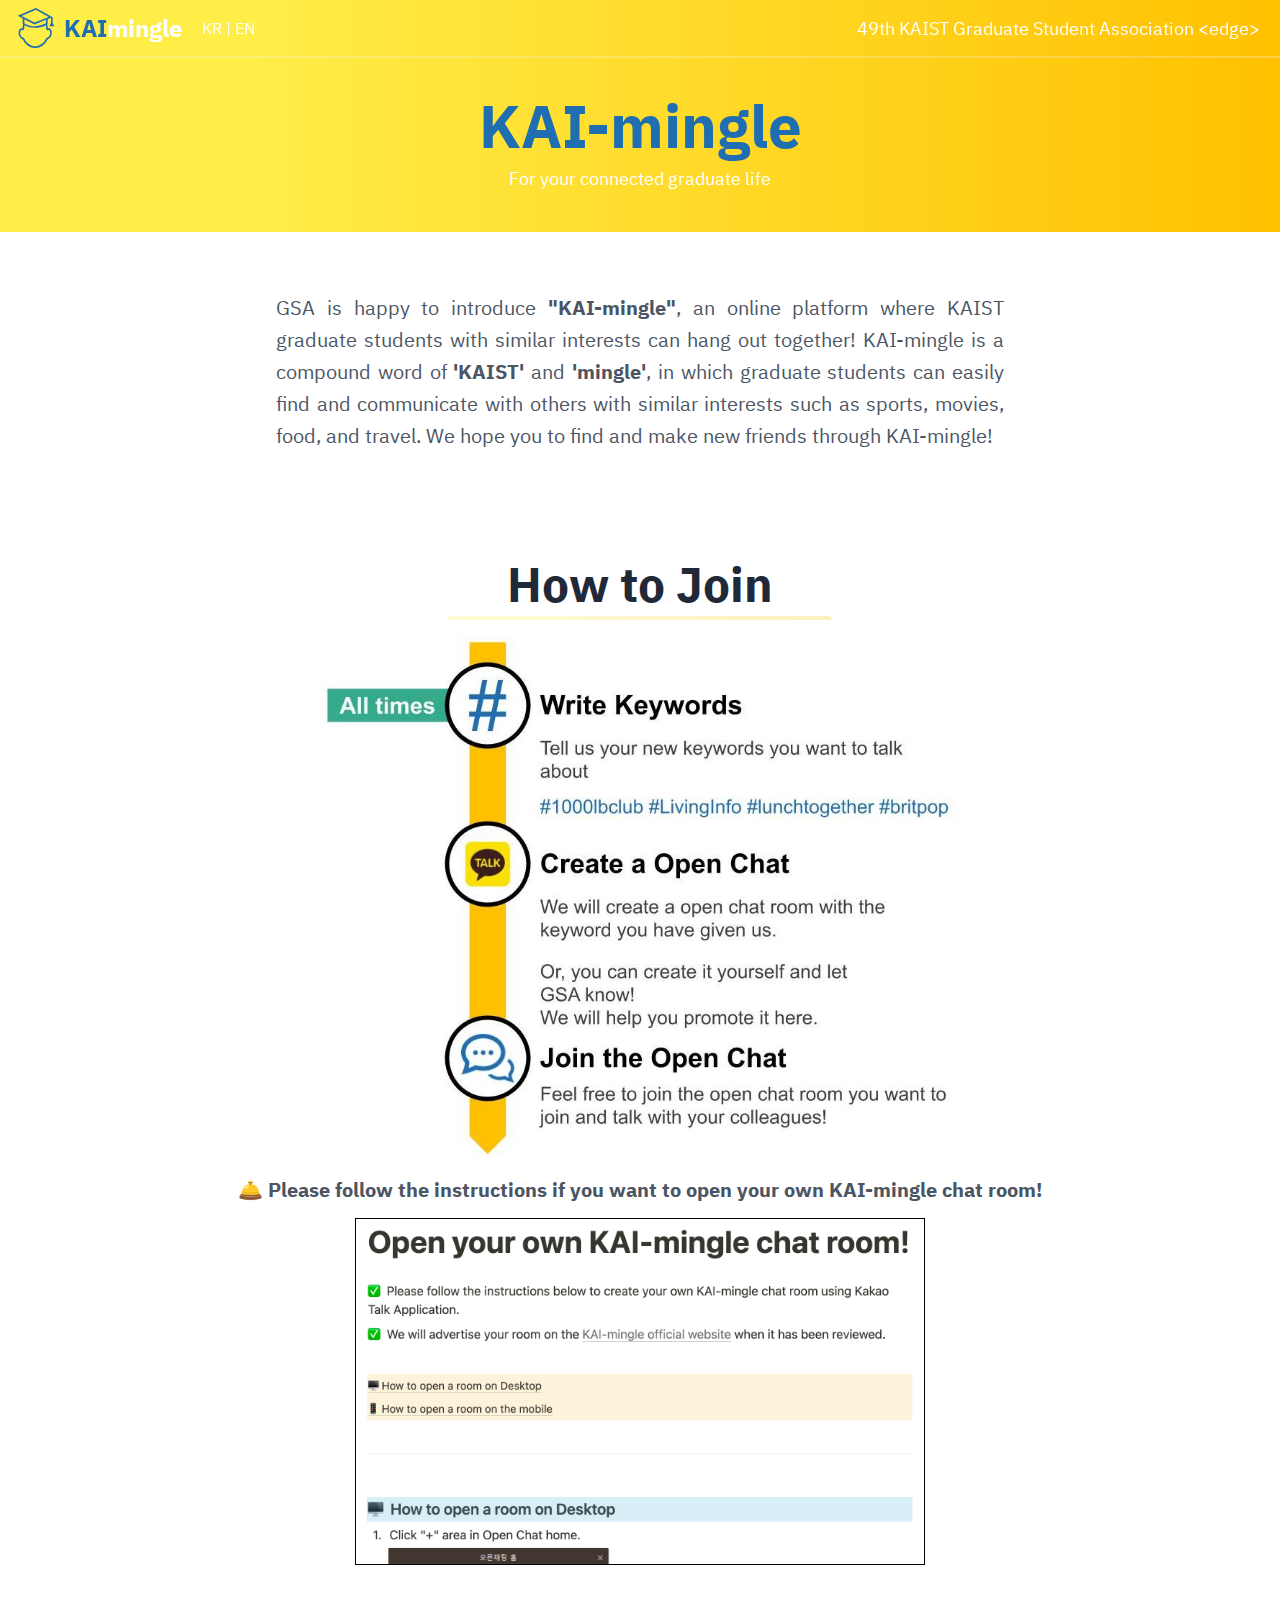
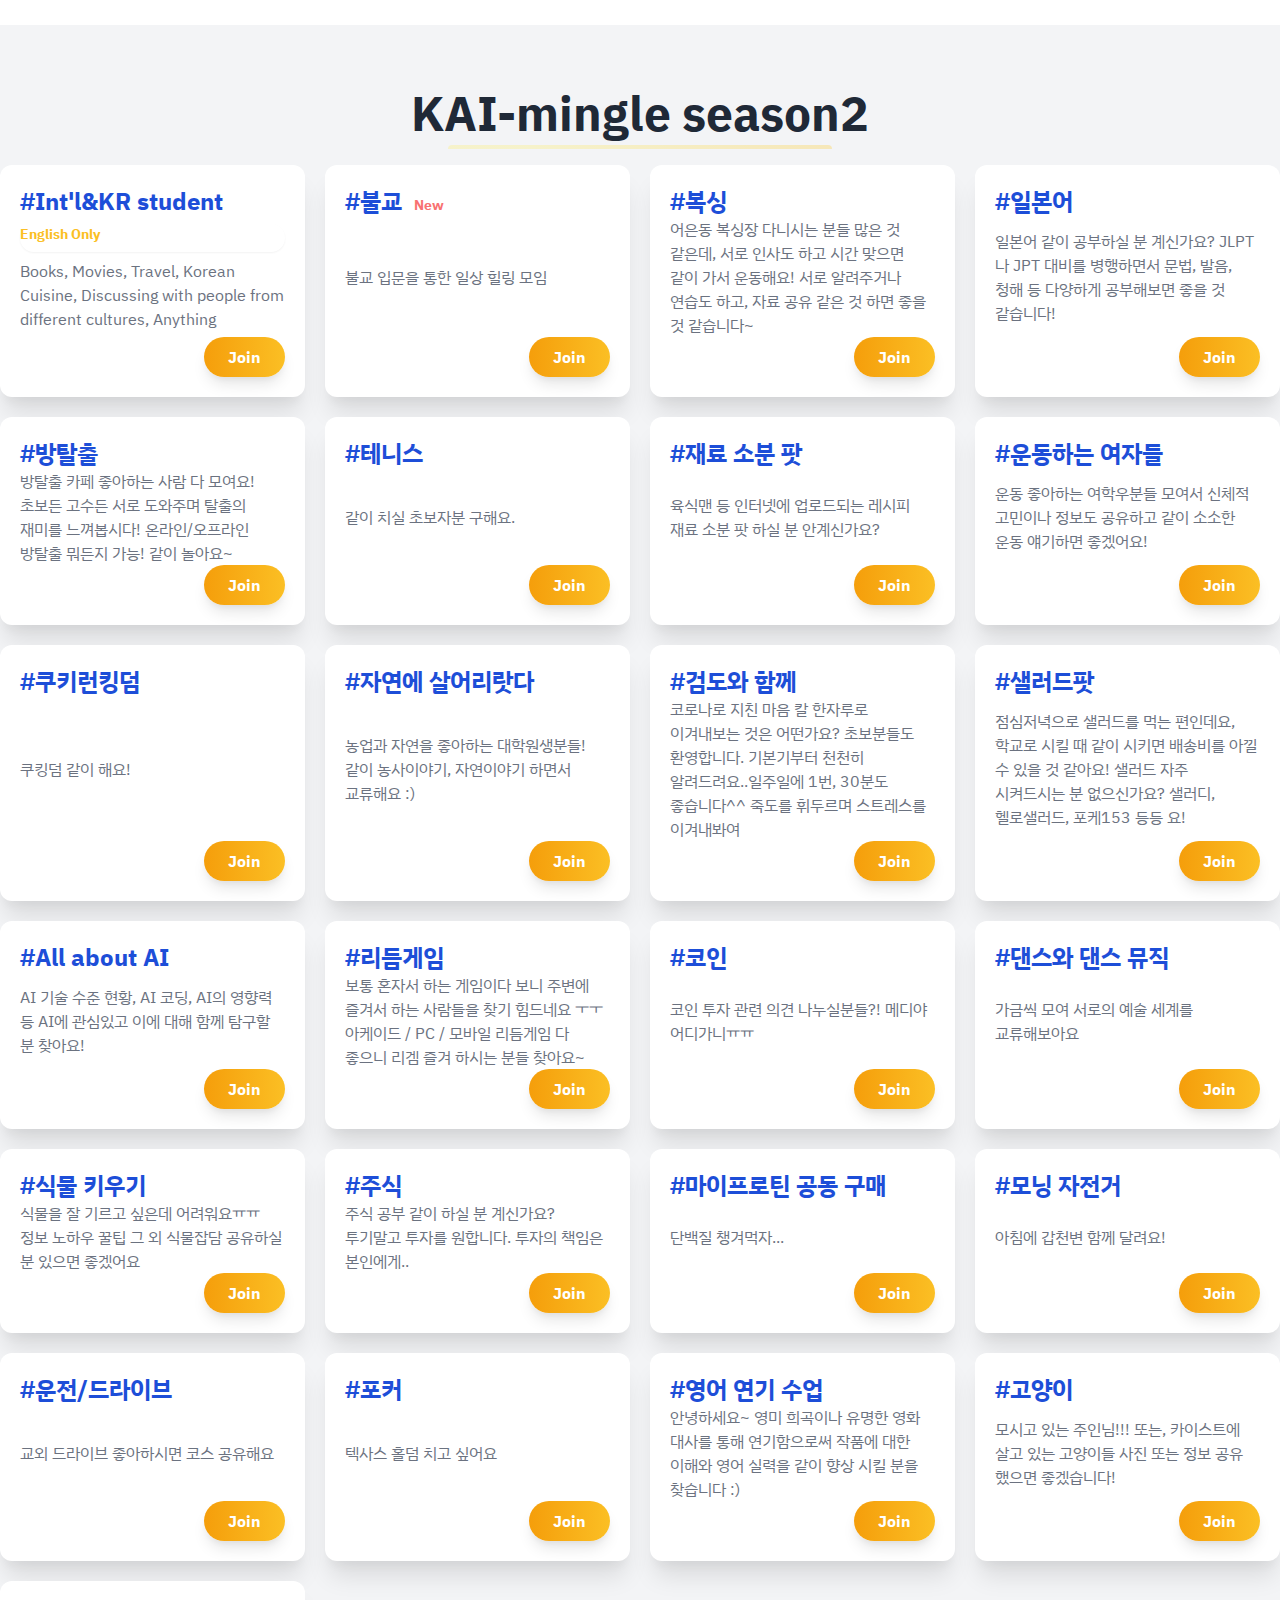
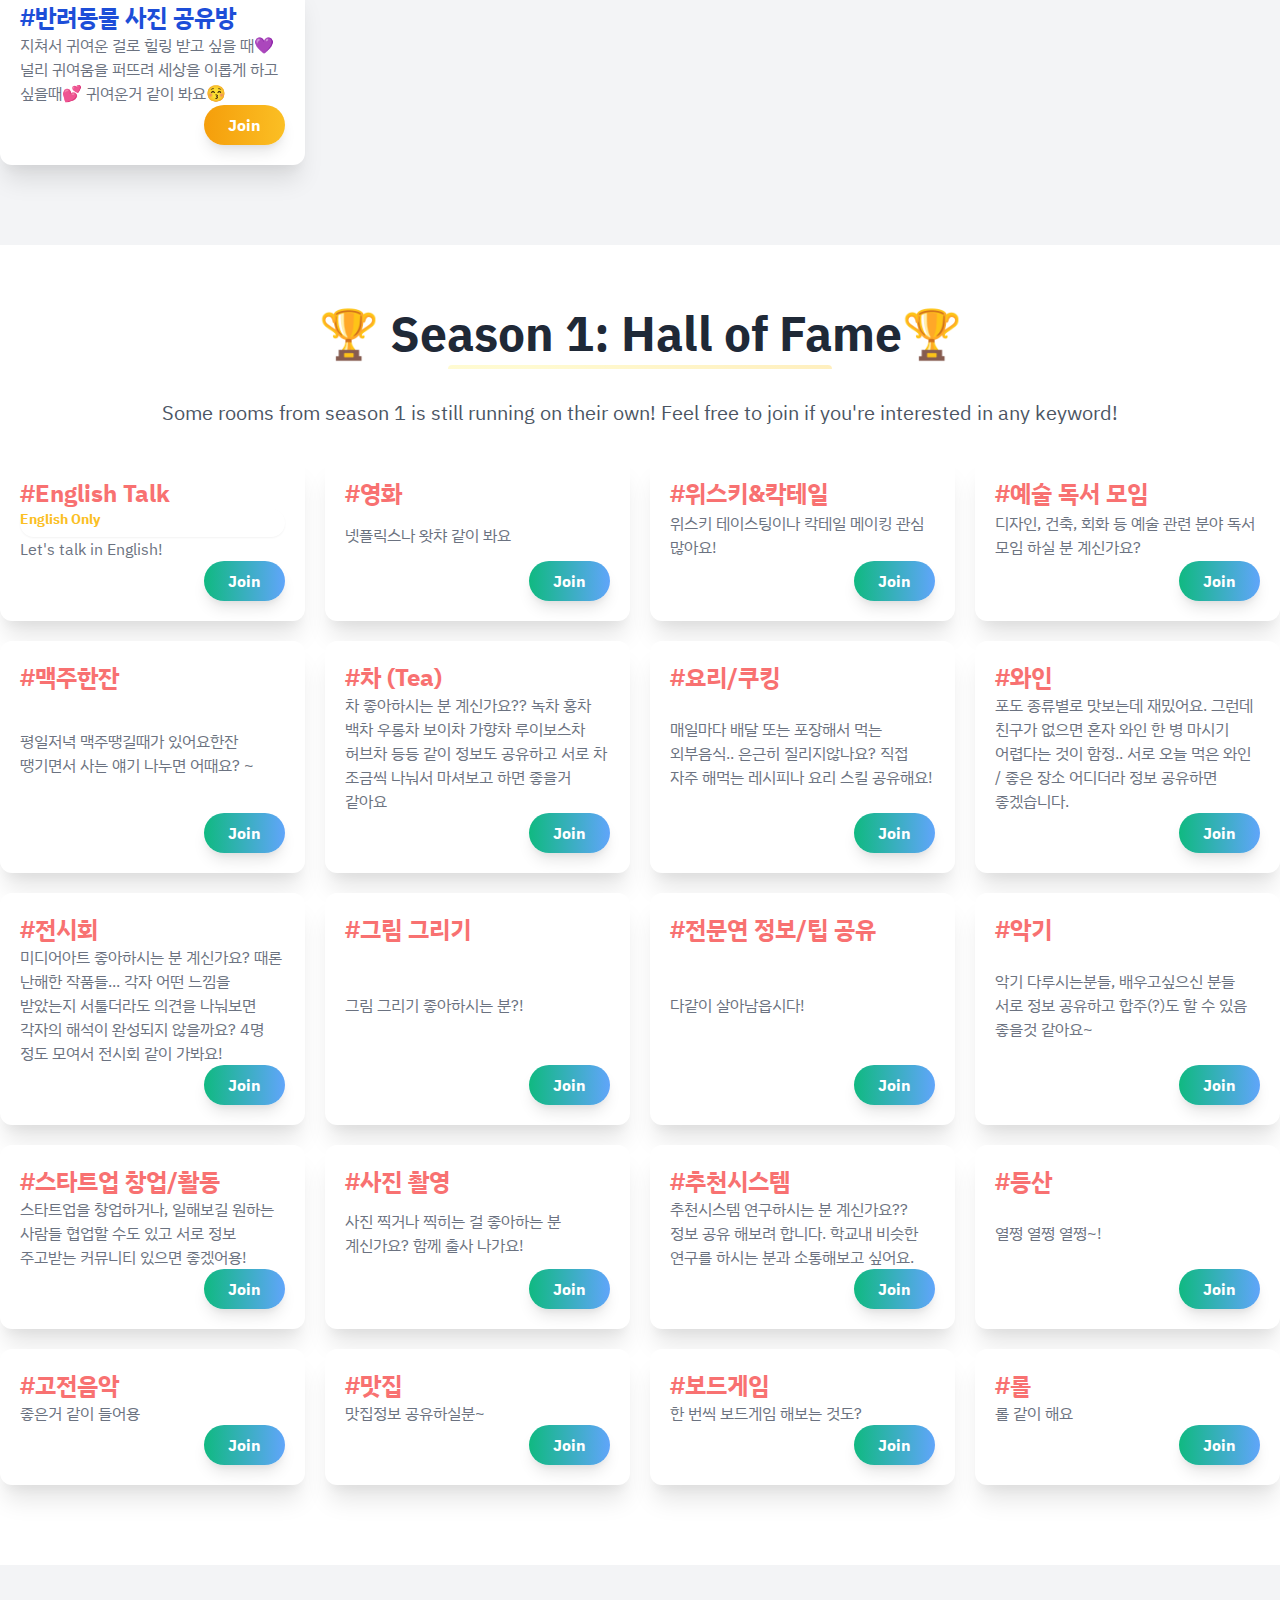
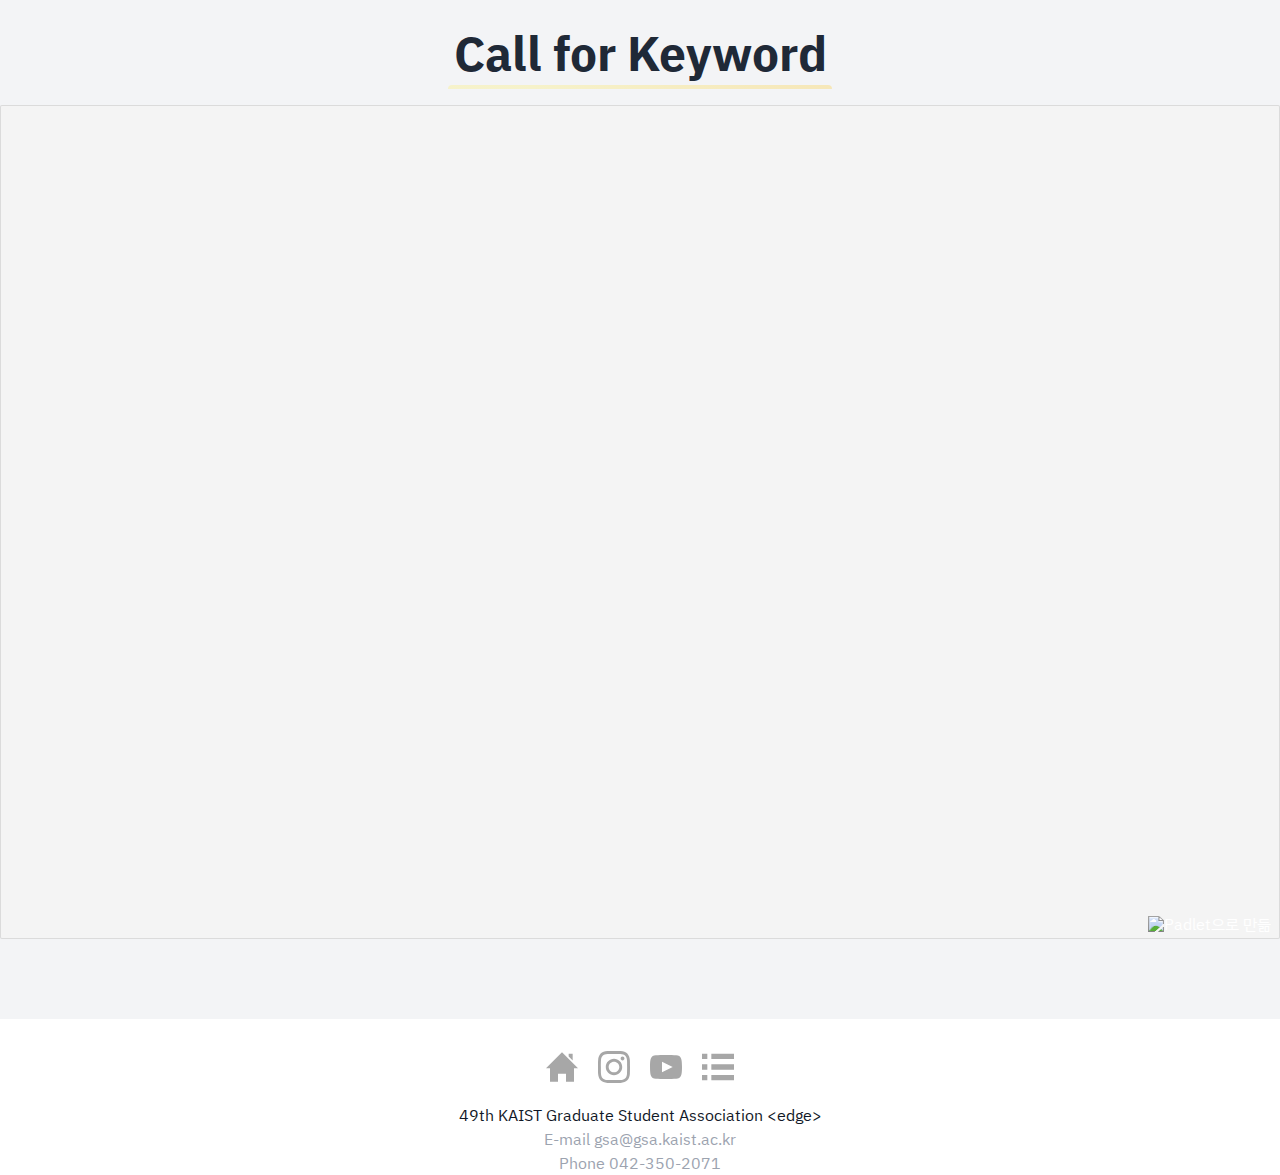
==== web/en/index.html @ 22d8f1b8 "initial commit" ====
<!DOCTYPE html>
<html lang="ko">

<head>
    <meta charset="UTF-8" />
    <meta name="viewport" content="width=device-width, initial-scale=1.0" />
    <meta http-equiv="X-UA-Compatible" content="ie=edge" />
    <title>
        KAI-mingle
    </title>
    <meta name="description" content="" />
    <meta name="keywords" content="" />
    <meta name="author" content="" />

    <meta property="og:url" content="https://gsa.kaist.ac.kr/kai-mingle/en" />
    <meta property="og:title" content="카이밍글" />
    <meta property="og:description" content="여러분의 연결된 대학원 생활을 위하여" />
    <meta property="og:image" content="./static/images/thumb.jpg" />

    <link rel="stylesheet" href="../static/tailwind.min.css" />
    <link href="../static/ibm-plex-sans-kr.min.css" rel="stylesheet" />
    <!-- Define your gradient here - use online tools to find a gradient matching your branding-->
    <style>
        .gradient {
            background: linear-gradient(90deg, #ffed48 20%, #ffc100 100%);
        }
    </style>
</head>

<body class="leading-normal tracking-normal text-white gradient"
    style="font-family: 'IBM Plex Sans KR', 'Helvetica Neue', Arial, sans-serif; word-break: keep-all;">
    <!--Nav-->
    <nav id="header" class="fixed w-full z-30 top-0 text-white">
        <div class="w-full flex flex-wrap items-center justify-between mt-0 py-2">
            <div class="flex flex-row text-center pl-4 items-center">
                <div class="flex items-center">
                    <embed src="../static/images/graduate-icon.svg" type="image/svg+xml" class="mr-2" />
                    <a class="toggleColour text-white no-underline hover:no-underline font-bold text-2xl lg:text-2xl"
                        href="#">
                        <span style="color: #1e6eb1;">KAI</span>mingle
                    </a>
                </div>
                <div class="hidden sm:block toggleColour text-white pl-5">
                    <a href="../">KR</a> | <a href="../en/">EN</a>
                </div>
            </div>
    
            <div class="hidden sm:block pr-5">
                <span class="toggleColour text-white text-lg">
                    49th KAIST Graduate Student Association &lt;edge&gt;
                </span>
            </div>
            <div class="block sm:hidden toggleColour text-white pr-5"><a href="../">KR</a> | <a href="../en/">EN</a></div>
        </div>
        <hr class="border-b border-gray-100 opacity-25 my-0 py-0" />
    </nav>
    <!--Hero-->
    <div class="pt-24">
        <div class="container px-3 mx-auto flex flex-wrap flex-col md:flex-row items-center">
            <!--Left Col-->
            <div class="flex flex-col w-full justify-center items-start text-center">
                <h1 style="color:#1e6eb1;" class="w-full text-3xl sm:text-6xl font-bold leading-tight">KAI-mingle</h1>
                <p class="my-2 text-lg tracking-loose w-full">For your connected graduate life</p>
                <p class="leading-normal text-2xl mb-8"></p>
            </div>
        </div>
    </div>

    <section class="bg-white py-8 sm:py-10">
        <div class="max-w-3xl container mx-auto w-full sm:w-3/4 p-5 justify-center">
            <p class="text-gray-600 text-l sm:text-xl leading-7 sm:leading-8 text-justify">
                GSA is happy to introduce <b>"KAI-mingle"</b>, an online platform where KAIST graduate students with similar interests can hang
                out together! KAI-mingle is a compound word of <b>'KAIST'</b> and <b>'mingle'</b>, in which graduate students can easily find and
                communicate with others with similar interests such as sports, movies, food, and travel. We hope you to find and make
                new friends through KAI-mingle!
            </p>
        </div>
    </section>

    <section class="bg-white py-8 sm:py-10">
        <h1 class="w-full my-2 text-3xl md:text-5xl font-bold leading-tight text-center text-gray-800">
            How to Join
        </h1>
        <div class="w-full mb-4">
            <div class="h-1 mx-auto gradient w-60 md:w-96 opacity-25 my-0 py-0 rounded-t"></div>
        </div>
        <img class="max-w-screen-sm	w-full sm:w-2/3 px-3 sm:px-0 mx-auto" src="../static/images/pipeline-en.jpg">
        <div class="max-w-4xl container mx-auto w-full sm:w-3/4 p-5 justify-center">
            <p class="text-gray-600 font-bold text-sm sm:text-xl leading-7 sm:leading-8 text-center">
                🛎️ Please follow the instructions if you want to open your own KAI-mingle chat room!
            </p>
            <a href="https://kaist-gsa.notion.site/Open-your-own-Kai-mingle-chat-room-e67f838c090e482ca1e36818be905b41">
                <img class="max-w-screen-sm	w-full sm:w-2/3 mx-auto border border-black mt-3 filter drop-shadow-lg"
                    src="../static/images/direct-apply-en.png">
            </a>
            </p>
        </div>
    </section>

    <section class="bg-gray-100 py-8 sm:py-10">
        <div class="container mx-auto flex flex-wrap pt-4 pb-10">
            <h1 class="w-full my-2 text-3xl md:text-5xl font-bold leading-tight text-center text-gray-800">
                KAI-mingle season2
            </h1>
            <div class="w-full mb-4">
                <div class="h-1 mx-auto gradient w-60 md:w-96 opacity-25 my-0 py-0 rounded-t"></div>
            </div>

            <div class="grid grid-cols-1 md:grid-cols-4 w-full mb-4 gap-5 m-5 md:m-0">

                <div class="bg-white rounded-xl p-5 w-full mx-auto shadow-xl text-left flex flex-col justify-between">
                    <h1><span class="text-2xl font-bold text-blue-700 pr-4">#Int'l&KR student</span></h1>
                    <span class=" text-yellow-400 font-bold pb-2 rounded-full shadow-sm text-sm">English Only</span>
                    <blockquote>
                        <p class="text-md text-gray-500">
                            Books, Movies, Travel, Korean Cuisine, Discussing with people from different cultures,
                            Anything
                        </p>
                    </blockquote>
                    <!-- <div class="flex flex-row justify-between items-center"> -->
                        <button formtarget="_blank" onclick='window.open("https://open.kakao.com/o/g4bCooqd");'
                        class="self-end hover:underline bg-gradient-to-r from-yellow-500 to-yellow-400  text-white font-bold text-base rounded-full py-2 px-6 shadow-lg focus:outline-none focus:shadow-outline transform transition hover:scale-105 duration-300 ease-in-out">Join</button>
                    <!-- </div> -->
                </div>

                <div class="bg-white rounded-xl p-5 w-full mx-auto shadow-xl text-left flex flex-col justify-between">
                    <h1><span class="text-2xl font-bold text-blue-700 pr-2">#불교</span>
                    <span class=" text-red-400 font-bold text-sm">New</span>
                    </h1>
                    <blockquote>
                        <p class="text-md text-gray-500">
                            불교 입문을 통한 일상 힐링 모임
                        </p>
                    </blockquote>
                    <button formtarget="_blank" onclick='window.open("https://open.kakao.com/o/g9k6kzwd");'
                        class="self-end hover:underline bg-gradient-to-r from-yellow-500 to-yellow-400  text-white font-bold text-base rounded-full py-2 px-6 shadow-lg focus:outline-none focus:shadow-outline transform transition hover:scale-105 duration-300 ease-in-out">Join</button>
                </div>

                <div class="bg-white rounded-xl p-5 w-full mx-auto shadow-xl text-left flex flex-col justify-between">
                    <h1><span class="text-2xl font-bold text-blue-700 pr-4">#복싱</span></h1>
                    <blockquote>
                        <p class="text-md text-gray-500">
                            어은동 복싱장 다니시는 분들 많은 것 같은데, 서로 인사도 하고 시간 맞으면 같이 가서 운동해요! 서로 알려주거나 연습도 하고, 자료 공유 같은 것 하면 좋을 것
                            같습니다~
                        </p>
                    </blockquote>
                    <button formtarget="_blank" onclick='window.open("https://open.kakao.com/o/ghcCgHpd");'
                        class="self-end hover:underline bg-gradient-to-r from-yellow-500 to-yellow-400  text-white font-bold text-base rounded-full py-2 px-6 shadow-lg focus:outline-none focus:shadow-outline transform transition hover:scale-105 duration-300 ease-in-out">Join</button>
                </div>

                <div class="bg-white rounded-xl p-5 w-full mx-auto shadow-xl text-left flex flex-col justify-between">
                    <h1><span class="text-2xl font-bold text-blue-700 pr-4">#일본어</span></h1>
                    <blockquote>
                        <p class="text-md text-gray-500">
                            일본어 같이 공부하실 분 계신가요? JLPT 나 JPT 대비를 병행하면서 문법, 발음, 청해 등 다양하게 공부해보면 좋을 것 같습니다!
                        </p>
                    </blockquote>
                    <button formtarget="_blank" onclick='window.open("https://open.kakao.com/o/gU9hhHpd");'
                        class="self-end hover:underline bg-gradient-to-r from-yellow-500 to-yellow-400  text-white font-bold text-base rounded-full py-2 px-6 shadow-lg focus:outline-none focus:shadow-outline transform transition hover:scale-105 duration-300 ease-in-out">Join</button>
                </div>

                <div class="bg-white rounded-xl p-5 w-full mx-auto shadow-xl text-left flex flex-col justify-between">
                    <h1><span class="text-2xl font-bold text-blue-700 pr-4">#방탈출</span></h1>
                    <blockquote>
                        <p class="text-md text-gray-500">
                            방탈출 카페 좋아하는 사람 다 모여요! 초보든 고수든 서로 도와주며 탈출의 재미를 느껴봅시다! 온라인/오프라인 방탈출 뭐든지 가능! 같이 놀아요~
                        </p>
                    </blockquote>
                    <button formtarget="_blank" onclick='window.open("https://open.kakao.com/o/gmv2hHpd");'
                        class="self-end hover:underline bg-gradient-to-r from-yellow-500 to-yellow-400  text-white font-bold text-base rounded-full py-2 px-6 shadow-lg focus:outline-none focus:shadow-outline transform transition hover:scale-105 duration-300 ease-in-out">Join</button>
                </div>

                <div class="bg-white rounded-xl p-5 w-full mx-auto shadow-xl text-left flex flex-col justify-between">
                    <h1><span class="text-2xl font-bold text-blue-700 pr-4">#테니스</span></h1>
                    <blockquote>
                        <p class="text-md text-gray-500">
                            같이 치실 초보자분 구해요.
                        </p>
                    </blockquote>
                    <button formtarget="_blank" onclick='window.open("https://open.kakao.com/o/gWGZiHpd");'
                        class="self-end hover:underline bg-gradient-to-r from-yellow-500 to-yellow-400  text-white font-bold text-base rounded-full py-2 px-6 shadow-lg focus:outline-none focus:shadow-outline transform transition hover:scale-105 duration-300 ease-in-out">Join</button>
                </div>

                <div class="bg-white rounded-xl p-5 w-full mx-auto shadow-xl text-left flex flex-col justify-between">
                    <h1><span class="text-2xl font-bold text-blue-700 pr-4">#재료 소분 팟</span></h1>
                    <blockquote>
                        <p class="text-md text-gray-500">
                            육식맨 등 인터넷에 업로드되는 레시피 재료 소분 팟 하실 분 안계신가요?
                        </p>
                    </blockquote>
                    <button formtarget="_blank" onclick='window.open("https://open.kakao.com/o/gRdXjHpd");'
                        class="self-end hover:underline bg-gradient-to-r from-yellow-500 to-yellow-400  text-white font-bold text-base rounded-full py-2 px-6 shadow-lg focus:outline-none focus:shadow-outline transform transition hover:scale-105 duration-300 ease-in-out">Join</button>
                </div>

                <div class="bg-white rounded-xl p-5 w-full mx-auto shadow-xl text-left flex flex-col justify-between">
                    <h1><span class="text-2xl font-bold text-blue-700 pr-4">#운동하는 여자들</span></h1>
                    <blockquote>
                        <p class="text-md text-gray-500">
                            운동 좋아하는 여학우분들 모여서 신체적 고민이나 정보도 공유하고 같이 소소한 운동 얘기하면 좋겠어요!
                        </p>
                    </blockquote>
                    <button formtarget="_blank" onclick='window.open("https://open.kakao.com/o/gUU0kHpd");'
                        class="self-end hover:underline bg-gradient-to-r from-yellow-500 to-yellow-400  text-white font-bold text-base rounded-full py-2 px-6 shadow-lg focus:outline-none focus:shadow-outline transform transition hover:scale-105 duration-300 ease-in-out">Join</button>
                </div>

                <div class="bg-white rounded-xl p-5 w-full mx-auto shadow-xl text-left flex flex-col justify-between">
                    <h1><span class="text-2xl font-bold text-blue-700 pr-4">#쿠키런킹덤</span></h1>
                    <blockquote>
                        <p class="text-md text-gray-500">
                            쿠킹덤 같이 해요!
                        </p>
                    </blockquote>
                    <button formtarget="_blank" onclick='window.open("https://open.kakao.com/o/gyWZDMpd");'
                        class="self-end hover:underline bg-gradient-to-r from-yellow-500 to-yellow-400  text-white font-bold text-base rounded-full py-2 px-6 shadow-lg focus:outline-none focus:shadow-outline transform transition hover:scale-105 duration-300 ease-in-out">Join</button>
                </div>

                <div class="bg-white rounded-xl p-5 w-full mx-auto shadow-xl text-left flex flex-col justify-between">
                    <h1><span class="text-2xl font-bold text-blue-700 pr-4">#자연에 살어리랏다</span></h1>
                    <blockquote>
                        <p class="text-md text-gray-500">
                            농업과 자연을 좋아하는 대학원생분들! 같이 농사이야기, 자연이야기 하면서 교류해요 :)
                        </p>
                    </blockquote>
                    <button formtarget="_blank" onclick='window.open("https://open.kakao.com/o/gXzaEMpd");'
                        class="self-end hover:underline bg-gradient-to-r from-yellow-500 to-yellow-400  text-white font-bold text-base rounded-full py-2 px-6 shadow-lg focus:outline-none focus:shadow-outline transform transition hover:scale-105 duration-300 ease-in-out">Join</button>
                </div>

                <div class="bg-white rounded-xl p-5 w-full mx-auto shadow-xl text-left flex flex-col justify-between">
                    <h1><span class="text-2xl font-bold text-blue-700 pr-4">#검도와 함께</span></h1>
                    <blockquote>
                        <p class="text-md text-gray-500">
                            코로나로 지친 마음 칼 한자루로 이겨내보는 것은 어떤가요? 초보분들도 환영합니다. 기본기부터 천천히 알려드려요..일주일에 1번, 30분도 좋습니다^^ 죽도를 휘두르며
                            스트레스를 이겨내봐여
                        </p>
                    </blockquote>
                    <button formtarget="_blank" onclick='window.open("https://open.kakao.com/o/gs5VMLsd");'
                        class="self-end hover:underline bg-gradient-to-r from-yellow-500 to-yellow-400  text-white font-bold text-base rounded-full py-2 px-6 shadow-lg focus:outline-none focus:shadow-outline transform transition hover:scale-105 duration-300 ease-in-out">Join</button>
                </div>

                <div class="bg-white rounded-xl p-5 w-full mx-auto shadow-xl text-left flex flex-col justify-between">
                    <h1><span class="text-2xl font-bold text-blue-700 pr-4">#샐러드팟</span></h1>
                    <blockquote>
                        <p class="text-md text-gray-500">
                            점심저녁으로 샐러드를 먹는 편인데요, 학교로 시킬 때 같이 시키면 배송비를 아낄 수 있을 것 같아요! 샐러드 자주 시켜드시는 분 없으신가요? 샐러디, 헬로샐러드,
                            포케153 등등 요! 
                        </p>
                    </blockquote>
                    <button formtarget="_blank" onclick='window.open("https://open.kakao.com/o/gLPBEMpd");'
                        class="self-end hover:underline bg-gradient-to-r from-yellow-500 to-yellow-400  text-white font-bold text-base rounded-full py-2 px-6 shadow-lg focus:outline-none focus:shadow-outline transform transition hover:scale-105 duration-300 ease-in-out">Join</button>
                </div>

                <div class="bg-white rounded-xl p-5 w-full mx-auto shadow-xl text-left flex flex-col justify-between">
                    <h1><span class="text-2xl font-bold text-blue-700 pr-4">#All about AI</span></h1>
                    <blockquote>
                        <p class="text-md text-gray-500">
                            AI 기술 수준 현황, AI 코딩, AI의 영향력 등 AI에 관심있고 이에 대해 함께 탐구할 분 찾아요!
                        </p>
                    </blockquote>
                    <button formtarget="_blank" onclick='window.open("https://open.kakao.com/o/gFnlFMpd");'
                        class="self-end hover:underline bg-gradient-to-r from-yellow-500 to-yellow-400  text-white font-bold text-base rounded-full py-2 px-6 shadow-lg focus:outline-none focus:shadow-outline transform transition hover:scale-105 duration-300 ease-in-out">Join</button>
                </div>

                <div class="bg-white rounded-xl p-5 w-full mx-auto shadow-xl text-left flex flex-col justify-between">
                    <h1><span class="text-2xl font-bold text-blue-700 pr-4">#리듬게임</span></h1>
                    <blockquote>
                        <p class="text-md text-gray-500">
                            보통 혼자서 하는 게임이다 보니 주변에 즐겨서 하는 사람들을 찾기 힘드네요 ㅜㅜ 아케이드 / PC / 모바일 리듬게임 다 좋으니 리겜 즐겨 하시는 분들 찾아요~
                        </p>
                    </blockquote>
                    <button formtarget="_blank" onclick='window.open("https://open.kakao.com/o/gthQFMpd");'
                        class="self-end hover:underline bg-gradient-to-r from-yellow-500 to-yellow-400  text-white font-bold text-base rounded-full py-2 px-6 shadow-lg focus:outline-none focus:shadow-outline transform transition hover:scale-105 duration-300 ease-in-out">Join</button>
                </div>

                <div class="bg-white rounded-xl p-5 w-full mx-auto shadow-xl text-left flex flex-col justify-between">
                    <h1><span class="text-2xl font-bold text-blue-700 pr-4">#코인</span></h1>
                    <blockquote>
                        <p class="text-md text-gray-500">
                            코인 투자 관련 의견 나누실분들?! 메디야 어디가니ㅠㅠ
                        </p>
                    </blockquote>
                    <button formtarget="_blank" onclick='window.open("https://open.kakao.com/o/gFahNUpd");'
                        class="self-end hover:underline bg-gradient-to-r from-yellow-500 to-yellow-400  text-white font-bold text-base rounded-full py-2 px-6 shadow-lg focus:outline-none focus:shadow-outline transform transition hover:scale-105 duration-300 ease-in-out">Join</button>
                </div>

                <div class="bg-white rounded-xl p-5 w-full mx-auto shadow-xl text-left flex flex-col justify-between">
                    <h1><span class="text-2xl font-bold text-blue-700 pr-4">#댄스와 댄스 뮤직</span></h1>
                    <blockquote>
                        <p class="text-md text-gray-500">
                            가금씩 모여 서로의 예술 세계를 교류해보아요
                        </p>
                    </blockquote>
                    <button formtarget="_blank" onclick='window.open("https://open.kakao.com/o/g2ryNUpd");'
                        class="self-end hover:underline bg-gradient-to-r from-yellow-500 to-yellow-400  text-white font-bold text-base rounded-full py-2 px-6 shadow-lg focus:outline-none focus:shadow-outline transform transition hover:scale-105 duration-300 ease-in-out">Join</button>
                </div>

                <div class="bg-white rounded-xl p-5 w-full mx-auto shadow-xl text-left flex flex-col justify-between">
                    <h1><span class="text-2xl font-bold text-blue-700 pr-4">#식물 키우기</span></h1>
                    <blockquote>
                        <p class="text-md text-gray-500">
                            식물을 잘 기르고 싶은데 어려워요ㅠㅠ 정보 노하우 꿀팁 그 외 식물잡담 공유하실 분 있으면 좋겠어요
                        </p>
                    </blockquote>
                    <button formtarget="_blank" onclick='window.open("https://open.kakao.com/o/g70GNUpd");'
                        class="self-end hover:underline bg-gradient-to-r from-yellow-500 to-yellow-400  text-white font-bold text-base rounded-full py-2 px-6 shadow-lg focus:outline-none focus:shadow-outline transform transition hover:scale-105 duration-300 ease-in-out">Join</button>
                </div>

                <div class="bg-white rounded-xl p-5 w-full mx-auto shadow-xl text-left flex flex-col justify-between">
                    <h1><span class="text-2xl font-bold text-blue-700 pr-4">#주식</span></h1>
                    <blockquote>
                        <p class="text-md text-gray-500">
                            주식 공부 같이 하실 분 계신가요? 투기말고 투자를 원합니다. 투자의 책임은 본인에게..
                        </p>
                    </blockquote>
                    <button formtarget="_blank" onclick='window.open("https://open.kakao.com/o/gV4WNUpd");'
                        class="self-end hover:underline bg-gradient-to-r from-yellow-500 to-yellow-400  text-white font-bold text-base rounded-full py-2 px-6 shadow-lg focus:outline-none focus:shadow-outline transform transition hover:scale-105 duration-300 ease-in-out">Join</button>
                </div>

                <div class="bg-white rounded-xl p-5 w-full mx-auto shadow-xl text-left flex flex-col justify-between">
                    <h1><span class="text-2xl font-bold text-blue-700 pr-4">#마이프로틴 공동 구매</span></h1>
                    <blockquote>
                        <p class="text-md text-gray-500">
                            단백질 챙겨먹자...
                        </p>
                    </blockquote>
                    <button formtarget="_blank" onclick='window.open("https://open.kakao.com/o/gvU5NUpd");'
                        class="self-end hover:underline bg-gradient-to-r from-yellow-500 to-yellow-400  text-white font-bold text-base rounded-full py-2 px-6 shadow-lg focus:outline-none focus:shadow-outline transform transition hover:scale-105 duration-300 ease-in-out">Join</button>
                </div>

                <div class="bg-white rounded-xl p-5 w-full mx-auto shadow-xl text-left flex flex-col justify-between">
                    <h1><span class="text-2xl font-bold text-blue-700 pr-4">#모닝 자전거</span></h1>
                    <blockquote>
                        <p class="text-md text-gray-500">
                            아침에 갑천변 함께 달려요!
                        </p>
                    </blockquote>
                    <button formtarget="_blank" onclick='window.open("https://open.kakao.com/o/gM1lOUpd");'
                        class="self-end hover:underline bg-gradient-to-r from-yellow-500 to-yellow-400  text-white font-bold text-base rounded-full py-2 px-6 shadow-lg focus:outline-none focus:shadow-outline transform transition hover:scale-105 duration-300 ease-in-out">Join</button>
                </div>

                <div class="bg-white rounded-xl p-5 w-full mx-auto shadow-xl text-left flex flex-col justify-between">
                    <h1><span class="text-2xl font-bold text-blue-700 pr-4">#운전/드라이브</span></h1>
                    <blockquote>
                        <p class="text-md text-gray-500">
                            교외 드라이브 좋아하시면 코스 공유해요
                        </p>
                    </blockquote>
                    <button formtarget="_blank" onclick='window.open("https://open.kakao.com/o/g8dakoqd");'
                        class="self-end hover:underline bg-gradient-to-r from-yellow-500 to-yellow-400  text-white font-bold text-base rounded-full py-2 px-6 shadow-lg focus:outline-none focus:shadow-outline transform transition hover:scale-105 duration-300 ease-in-out">Join</button>
                </div>

                <div class="bg-white rounded-xl p-5 w-full mx-auto shadow-xl text-left flex flex-col justify-between">
                    <h1><span class="text-2xl font-bold text-blue-700 pr-4">#포커</span></h1>
                    <blockquote>
                        <p class="text-md text-gray-500">
                            텍사스 홀덤 치고 싶어요
                        </p>
                    </blockquote>
                    <button formtarget="_blank" onclick='window.open("https://open.kakao.com/o/gYkzloqd");'
                        class="self-end hover:underline bg-gradient-to-r from-yellow-500 to-yellow-400  text-white font-bold text-base rounded-full py-2 px-6 shadow-lg focus:outline-none focus:shadow-outline transform transition hover:scale-105 duration-300 ease-in-out">Join</button>
                </div>

                <div class="bg-white rounded-xl p-5 w-full mx-auto shadow-xl text-left flex flex-col justify-between">
                    <h1><span class="text-2xl font-bold text-blue-700 pr-4">#영어 연기 수업</span></h1>
                    <blockquote>
                        <p class="text-md text-gray-500">
                            안녕하세요~ 영미 희곡이나 유명한 영화 대사를 통해 연기함으로써 작품에 대한 이해와 영어 실력을 같이 향상 시킬 분을 찾습니다 :)
                        </p>
                    </blockquote>
                    <button formtarget="_blank" onclick='window.open("https://open.kakao.com/o/g1lvmoqd");'
                        class="self-end hover:underline bg-gradient-to-r from-yellow-500 to-yellow-400  text-white font-bold text-base rounded-full py-2 px-6 shadow-lg focus:outline-none focus:shadow-outline transform transition hover:scale-105 duration-300 ease-in-out">Join</button>
                </div>

                <div class="bg-white rounded-xl p-5 w-full mx-auto shadow-xl text-left flex flex-col justify-between">
                    <h1><span class="text-2xl font-bold text-blue-700 pr-4">#고양이</span></h1>
                    <blockquote>
                        <p class="text-md text-gray-500">
                            모시고 있는 주인님!!! 또는, 카이스트에 살고 있는 고양이들 사진 또는 정보 공유 했으면 좋겠습니다!
                        </p>
                    </blockquote>
                    <button formtarget="_blank" onclick='window.open("https://open.kakao.com/o/gj45poqd");'
                        class="self-end hover:underline bg-gradient-to-r from-yellow-500 to-yellow-400  text-white font-bold text-base rounded-full py-2 px-6 shadow-lg focus:outline-none focus:shadow-outline transform transition hover:scale-105 duration-300 ease-in-out">Join</button>
                </div>

                <div class="bg-white rounded-xl p-5 w-full mx-auto shadow-xl text-left flex flex-col justify-between">
                    <h1><span class="text-2xl font-bold text-blue-700 pr-4">#반려동물 사진 공유방</span></h1>
                    <blockquote>
                        <p class="text-md text-gray-500">
                            지쳐서 귀여운 걸로 힐링 받고 싶을 때💜 널리 귀여움을 퍼뜨려 세상을 이롭게 하고 싶을때💕 귀여운거 같이 봐요😚
                        </p>
                    </blockquote>
                    <button formtarget="_blank" onclick='window.open("https://open.kakao.com/o/gLgPqoqd");'
                        class="self-end hover:underline bg-gradient-to-r from-yellow-500 to-yellow-400  text-white font-bold text-base rounded-full py-2 px-6 shadow-lg focus:outline-none focus:shadow-outline transform transition hover:scale-105 duration-300 ease-in-out">Join</button>
                </div>

            </div>
        </div>
    </section>


    <section class="bg-white py-8 sm:py-10">
        <div class="container mx-auto flex flex-wrap pt-4 pb-10">
            <h1 class="w-full my-2 text-2xl md:text-5xl font-bold leading-tight text-center text-gray-800">
                🏆 Season 1: Hall of Fame🏆
            </h1>
            <div class="w-full mb-4">
                <div class="h-1 mx-auto gradient w-60 md:w-96 opacity-25 my-0 py-0 rounded-t"></div>
            </div>
            <div class="w-full mx-7 mt-3 mb-7 justify-center">
                <p class="text-gray-600 text-l sm:text-xl leading-7 sm:leading-8 sm:text-center">
                    Some rooms from season 1 is still running on their own! Feel free to join if you're interested in any keyword!
                </p>
            </div>
            <div class="grid grid-cols-1 md:grid-cols-4 w-full mb-4 gap-5 m-5 md:m-0">
                <div class="bg-white rounded-xl p-5 w-full mx-auto shadow-xl text-left flex flex-col justify-between">
                    <h1><span class="text-2xl font-bold text-red-400 pr-4">#English Talk</span></h1>
                    <span class=" text-yellow-400 font-bold pb-2 rounded-full shadow-sm text-sm">English Only</span>
                    <blockquote>
                        <p class="text-md text-gray-500">
                            Let's talk in English!
                        </p>
                    </blockquote>
                    <button onclick='window.open("https://open.kakao.com/o/gdOPpBdd")' formtarget="_blank"
                        class="self-end hover:underline bg-gradient-to-r from-green-500 to-blue-400 text-white font-bold text-base rounded-full py-2 px-6 shadow-lg focus:outline-none focus:shadow-outline transform transition hover:scale-105 duration-300 ease-in-out">Join</button>
                </div>

                <div class="bg-white rounded-xl p-5 w-full mx-auto shadow-xl text-left flex flex-col justify-between">
                    <h1><span class="text-2xl font-bold text-red-400 pr-4">#영화</span></h1>
                    <blockquote>
                        <p class="text-md text-gray-500">
                            넷플릭스나 왓챠 같이 봐요
                        </p>
                    </blockquote>
                    <button onclick='window.open("https://open.kakao.com/o/g3uWoBdd")' formtarget="_blank"
                        class="self-end hover:underline bg-gradient-to-r from-green-500 to-blue-400 text-white font-bold text-base rounded-full py-2 px-6 shadow-lg focus:outline-none focus:shadow-outline transform transition hover:scale-105 duration-300 ease-in-out">Join</button>
                </div>

                <div class="bg-white rounded-xl p-5 w-full mx-auto shadow-xl text-left flex flex-col justify-between">
                    <h1><span class="text-2xl font-bold text-red-400 pr-4">#위스키&칵테일</span></h1>
                    <blockquote>
                        <p class="text-md text-gray-500">
                            위스키 테이스팅이나 칵테일 메이킹 관심 많아요!
                        </p>
                    </blockquote>
                    <button onclick='window.open("https://open.kakao.com/o/gV08oBdd")' formtarget="_blank"
                        class="self-end hover:underline bg-gradient-to-r from-green-500 to-blue-400 text-white font-bold text-base rounded-full py-2 px-6 shadow-lg focus:outline-none focus:shadow-outline transform transition hover:scale-105 duration-300 ease-in-out">Join</button>
                </div>

                <div class="bg-white rounded-xl p-5 w-full mx-auto shadow-xl text-left flex flex-col justify-between">
                    <h1><span class="text-2xl font-bold text-red-400 pr-4">#예술 독서 모임</span></h1>
                    <blockquote>
                        <p class="text-md text-gray-500">
                            디자인, 건축, 회화 등 예술 관련 분야 독서 모임 하실 분 계신가요?
                        </p>
                    </blockquote>
                    <button onclick='window.open("https://open.kakao.com/o/gETmpBdd")' formtarget="_blank"
                        class="self-end hover:underline bg-gradient-to-r from-green-500 to-blue-400 text-white font-bold text-base rounded-full py-2 px-6 shadow-lg focus:outline-none focus:shadow-outline transform transition hover:scale-105 duration-300 ease-in-out">Join</button>
                </div>

                <div class="bg-white rounded-xl p-5 w-full mx-auto shadow-xl text-left flex flex-col justify-between">
                    <h1><span class="text-2xl font-bold text-red-400 pr-4">#맥주한잔</span></h1>
                    <blockquote>
                        <p class="text-md text-gray-500">
                            평일저녁 맥주땡길때가 있어요한잔 땡기면서 사는 얘기 나누면 어때요? ~
                        </p>
                    </blockquote>
                    <button onclick='window.open("https://open.kakao.com/o/gJL1pBdd")' formtarget="_blank"
                        class="self-end hover:underline bg-gradient-to-r from-green-500 to-blue-400 text-white font-bold text-base rounded-full py-2 px-6 shadow-lg focus:outline-none focus:shadow-outline transform transition hover:scale-105 duration-300 ease-in-out">Join</button>
                </div>

                <div class="bg-white rounded-xl p-5 w-full mx-auto shadow-xl text-left flex flex-col justify-between">
                    <h1><span class="text-2xl font-bold text-red-400 pr-4">#차 (Tea)</span></h1>
                    <blockquote>
                        <p class="text-md text-gray-500">
                            차 좋아하시는 분 계신가요?? 녹차 홍차 백차 우롱차 보이차 가향차 루이보스차 허브차 등등 같이 정보도 공유하고 서로 차 조금씩 나눠서 마셔보고 하면 좋을거 같아요
                        </p>
                    </blockquote>
                    <button onclick='window.open("https://open.kakao.com/o/gVRrrBdd")' formtarget="_blank"
                        class="self-end hover:underline bg-gradient-to-r from-green-500 to-blue-400 text-white font-bold text-base rounded-full py-2 px-6 shadow-lg focus:outline-none focus:shadow-outline transform transition hover:scale-105 duration-300 ease-in-out">Join</button>
                </div>

                <div class="bg-white rounded-xl p-5 w-full mx-auto shadow-xl text-left flex flex-col justify-between">
                    <h1><span class="text-2xl font-bold text-red-400 pr-4">#요리/쿠킹</span></h1>
                    <blockquote>
                        <p class="text-md text-gray-500">
                            매일마다 배달 또는 포장해서 먹는 외부음식.. 은근히 질리지않나요? 직접 자주 해먹는 레시피나 요리 스킬 공유해요!
                        </p>
                    </blockquote>
                    <button onclick='window.open("https://open.kakao.com/o/g3CosBdd")' formtarget="_blank"
                        class="self-end hover:underline bg-gradient-to-r from-green-500 to-blue-400 text-white font-bold text-base rounded-full py-2 px-6 shadow-lg focus:outline-none focus:shadow-outline transform transition hover:scale-105 duration-300 ease-in-out">Join</button>
                </div>

                <div class="bg-white rounded-xl p-5 w-full mx-auto shadow-xl text-left flex flex-col justify-between">
                    <h1><span class="text-2xl font-bold text-red-400 pr-4">#와인</span></h1>
                    <blockquote>
                        <p class="text-md text-gray-500">
                            포도 종류별로 맛보는데 재밌어요. 그런데 친구가 없으면 혼자 와인 한 병 마시기 어렵다는 것이 함정.. 서로 오늘 먹은 와인 / 좋은 장소 어디더라 정보 공유하면
                            좋겠습니다.
                        </p>
                    </blockquote>
                    <button onclick='window.open("https://open.kakao.com/o/gNZCsBdd")' formtarget="_blank"
                        class="self-end hover:underline bg-gradient-to-r from-green-500 to-blue-400 text-white font-bold text-base rounded-full py-2 px-6 shadow-lg focus:outline-none focus:shadow-outline transform transition hover:scale-105 duration-300 ease-in-out">Join</button>
                </div>

                <div class="bg-white rounded-xl p-5 w-full mx-auto shadow-xl text-left flex flex-col justify-between">
                    <h1><span class="text-2xl font-bold text-red-400 pr-4">#전시회</span></h1>
                    <blockquote>
                        <p class="text-md text-gray-500">
                            미디어아트 좋아하시는 분 계신가요? 때론 난해한 작품들... 각자 어떤 느낌을 받았는지 서툴더라도 의견을 나눠보면 각자의 해석이 완성되지 않을까요? 4명 정도 모여서
                            전시회
                            같이 가봐요!
                        </p>
                    </blockquote>
                    <button onclick='window.open("https://open.kakao.com/o/g3j4rBdd")' formtarget="_blank"
                        class="self-end hover:underline bg-gradient-to-r from-green-500 to-blue-400 text-white font-bold text-base rounded-full py-2 px-6 shadow-lg focus:outline-none focus:shadow-outline transform transition hover:scale-105 duration-300 ease-in-out">Join</button>
                </div>

                <div class="bg-white rounded-xl p-5 w-full mx-auto shadow-xl text-left flex flex-col justify-between">
                    <h1><span class="text-2xl font-bold text-red-400 pr-4">#그림 그리기</span></h1>
                    <blockquote>
                        <p class="text-md text-gray-500">
                            그림 그리기 좋아하시는 분?!
                        </p>
                    </blockquote>
                    <button onclick='window.open("https://open.kakao.com/o/g7wOeBdd")' formtarget="_blank"
                        class="self-end hover:underline bg-gradient-to-r from-green-500 to-blue-400 text-white font-bold text-base rounded-full py-2 px-6 shadow-lg focus:outline-none focus:shadow-outline transform transition hover:scale-105 duration-300 ease-in-out">Join</button>
                </div>

                <div class="bg-white rounded-xl p-5 w-full mx-auto shadow-xl text-left flex flex-col justify-between">
                    <h1><span class="text-2xl font-bold text-red-400 pr-4">#전문연 정보/팁 공유</span></h1>
                    <blockquote>
                        <p class="text-md text-gray-500">
                            다같이 살아남읍시다!
                        </p>
                    </blockquote>
                    <button onclick='window.open("https://open.kakao.com/o/ggHUbBdd")' formtarget="_blank"
                        class="self-end hover:underline bg-gradient-to-r from-green-500 to-blue-400 text-white font-bold text-base rounded-full py-2 px-6 shadow-lg focus:outline-none focus:shadow-outline transform transition hover:scale-105 duration-300 ease-in-out">Join</button>
                </div>

                <div class="bg-white rounded-xl p-5 w-full mx-auto shadow-xl text-left flex flex-col justify-between">
                    <h1><span class="text-2xl font-bold text-red-400 pr-4">#악기</span></h1>
                    <blockquote>
                        <p class="text-md text-gray-500">
                            악기 다루시는분들, 배우고싶으신 분들 서로 정보 공유하고 합주(?)도 할 수 있음 좋을것 같아요~
                        </p>
                    </blockquote>
                    <button onclick='window.open("https://open.kakao.com/o/gCkQkBdd")' formtarget="_blank"
                        class="self-end hover:underline bg-gradient-to-r from-green-500 to-blue-400 text-white font-bold text-base rounded-full py-2 px-6 shadow-lg focus:outline-none focus:shadow-outline transform transition hover:scale-105 duration-300 ease-in-out">Join</button>
                </div>

                <div class="bg-white rounded-xl p-5 w-full mx-auto shadow-xl text-left flex flex-col justify-between">
                    <h1><span class="text-2xl font-bold text-red-400 pr-4">#스타트업 창업/활동</span></h1>
                    <blockquote>
                        <p class="text-md text-gray-500">
                            스타트업을 창업하거나, 일해보길 원하는 사람들 협업할 수도 있고 서로 정보 주고받는 커뮤니티 있으면 좋겠어용!
                        </p>
                    </blockquote>
                    <button onclick='window.open("https://open.kakao.com/o/gTpxoBdd")' formtarget="_blank"
                        class="self-end hover:underline bg-gradient-to-r from-green-500 to-blue-400 text-white font-bold text-base rounded-full py-2 px-6 shadow-lg focus:outline-none focus:shadow-outline transform transition hover:scale-105 duration-300 ease-in-out">Join</button>
                </div>

                <div class="bg-white rounded-xl p-5 w-full mx-auto shadow-xl text-left flex flex-col justify-between">
                    <h1><span class="text-2xl font-bold text-red-400 pr-4">#사진 촬영</span></h1>
                    <blockquote>
                        <p class="text-md text-gray-500">
                            사진 찍거나 찍히는 걸 좋아하는 분 계신가요? 함께 출사 나가요!
                        </p>
                    </blockquote>
                    <button onclick='window.open("https://open.kakao.com/o/gLLFpCdd")' formtarget="_blank"
                        class="self-end hover:underline bg-gradient-to-r from-green-500 to-blue-400 text-white font-bold text-base rounded-full py-2 px-6 shadow-lg focus:outline-none focus:shadow-outline transform transition hover:scale-105 duration-300 ease-in-out">Join</button>
                </div>

                <div class="bg-white rounded-xl p-5 w-full mx-auto shadow-xl text-left flex flex-col justify-between">
                    <h1><span class="text-2xl font-bold text-red-400 pr-4">#추천시스템</span></h1>
                    <blockquote>
                        <p class="text-md text-gray-500">
                            추천시스템 연구하시는 분 계신가요?? 정보 공유 해보려 합니다. 학교내 비슷한 연구를 하시는 분과 소통해보고 싶어요.
                        </p>
                    </blockquote>
                    <button onclick='window.open("https://open.kakao.com/o/gzO1pCdd")' formtarget="_blank"
                        class="self-end hover:underline bg-gradient-to-r from-green-500 to-blue-400 text-white font-bold text-base rounded-full py-2 px-6 shadow-lg focus:outline-none focus:shadow-outline transform transition hover:scale-105 duration-300 ease-in-out">Join</button>
                </div>

                <div class="bg-white rounded-xl p-5 w-full mx-auto shadow-xl text-left flex flex-col justify-between">
                    <h1><span class="text-2xl font-bold text-red-400 pr-4">#등산</span></h1>
                    <blockquote>
                        <p class="text-md text-gray-500">
                            열쩡 열쩡 열쩡~!
                        </p>
                    </blockquote>
                    <button onclick='window.open("https://open.kakao.com/o/gxA1sCdd")' formtarget="_blank"
                        class="self-end hover:underline bg-gradient-to-r from-green-500 to-blue-400 text-white font-bold text-base rounded-full py-2 px-6 shadow-lg focus:outline-none focus:shadow-outline transform transition hover:scale-105 duration-300 ease-in-out">Join</button>
                </div>

                <div class="bg-white rounded-xl p-5 w-full mx-auto shadow-xl text-left flex flex-col justify-between">
                    <h1><span class="text-2xl font-bold text-red-400 pr-4">#고전음악</span></h1>
                    <blockquote>
                        <p class="text-md text-gray-500">
                            좋은거 같이 들어용
                        </p>
                    </blockquote>
                    <button onclick='window.open("https://open.kakao.com/o/gHmH7Gdd")' formtarget="_blank"
                        class="self-end hover:underline bg-gradient-to-r from-green-500 to-blue-400 text-white font-bold text-base rounded-full py-2 px-6 shadow-lg focus:outline-none focus:shadow-outline transform transition hover:scale-105 duration-300 ease-in-out">Join</button>
                </div>

                <div class="bg-white rounded-xl p-5 w-full mx-auto shadow-xl text-left flex flex-col justify-between">
                    <h1><span class="text-2xl font-bold text-red-400 pr-4">#맛집</span></h1>
                    <blockquote>
                        <p class="text-md text-gray-500">
                            맛집정보 공유하실분~
                        </p>
                    </blockquote>
                    <button onclick='window.open("https://open.kakao.com/o/g8II7Gdd")' formtarget="_blank"
                        class="self-end hover:underline bg-gradient-to-r from-green-500 to-blue-400 text-white font-bold text-base rounded-full py-2 px-6 shadow-lg focus:outline-none focus:shadow-outline transform transition hover:scale-105 duration-300 ease-in-out">Join</button>
                </div>

                <div class="bg-white rounded-xl p-5 w-full mx-auto shadow-xl text-left flex flex-col justify-between">
                    <h1><span class="text-2xl font-bold text-red-400 pr-4">#보드게임</span></h1>
                    <blockquote>
                        <p class="text-md text-gray-500">
                            한 번씩 보드게임 해보는 것도?
                        </p>
                    </blockquote>
                    <button onclick='window.open("https://open.kakao.com/o/g20R7Gdd")' formtarget="_blank"
                        class="self-end hover:underline bg-gradient-to-r from-green-500 to-blue-400 text-white font-bold text-base rounded-full py-2 px-6 shadow-lg focus:outline-none focus:shadow-outline transform transition hover:scale-105 duration-300 ease-in-out">Join</button>
                </div>

                <div class="bg-white rounded-xl p-5 w-full mx-auto shadow-xl text-left flex flex-col justify-between">
                    <h1><span class="text-2xl font-bold text-red-400 pr-4">#롤</span></h1>
                    <blockquote>
                        <p class="text-md text-gray-500">
                            롤 같이 해요
                        </p>
                    </blockquote>
                    <button onclick='window.open("https://open.kakao.com/o/gnZn8Gdd")' formtarget="_blank"
                        class="self-end hover:underline bg-gradient-to-r from-green-500 to-blue-400 text-white font-bold text-base rounded-full py-2 px-6 shadow-lg focus:outline-none focus:shadow-outline transform transition hover:scale-105 duration-300 ease-in-out">Join</button>
                </div>
            </div>
        </div>
    </section>

    <section class="bg-gray-100 py-8 sm:py-10">
        <div class="container mx-auto flex flex-wrap pt-4 pb-10">
            <h1 class="w-full my-2 text-3xl md:text-5xl font-bold leading-tight text-center text-gray-800">
                Call for Keyword 
            </h1>
            <div class="w-full mb-4">
                <div class="h-1 mx-auto gradient w-60 md:w-96 opacity-25 my-0 py-0 rounded-t"></div>
            </div>
            <div class="padlet-embed"
                style="border:1px solid rgba(0,0,0,0.1);border-radius:2px;box-sizing:border-box;overflow:hidden;position:relative;width:100%;background:#F4F4F4">
                <p style="padding:0;margin:0"><iframe src="https://padlet.com/embed/lle91cvau2jmkjur" frameborder="0"
                        allow="camera;microphone;geolocation"
                        style="width:100%;height:800px;display:block;padding:0;margin:0"></iframe></p>
                <div style="padding:8px;text-align:right;margin:0;"><a href="https://padlet.com?ref=embed"
                        style="padding:0;margin:0;border:none;display:block;line-height:1;height:16px"
                        target="_blank"><img src="https://padlet.net/embeds/made_with_padlet.png" width="86" height="16"
                            style="padding:0;margin:0;background:none;border:none;display:inline;box-shadow:none"
                            alt="Padlet으로 만듦"></a>
                </div>
            </div>
        </div>
    </section>

    <footer class="bg-white">
        <div class="container mx-auto px-8 pt-8">
            <div class="flex items-center justify-center">
                <a href="https://gsa.kaist.ac.kr" target="_blank" title="홈페이지" class="pr-5">
                    <img src="../static/images/iconmonstr-home-6.svg" type="image/svg+xml" class="w-8 mx-auto">
                </a>
                <a href="https://instagram.com/kaist_gsa" target="_blank" title="인스타그램" class="pr-5">
                    <img src="../static/images/iconmonstr-instagram-11.svg" type="image/svg+xml" class="w-8 mx-auto">
                </a>
                <a href="https://www.youtube.com/playlist?list=PLVZrYwdsFXF9ns5CWQPYQ_hacVqdglKt4" target="_blank"
                    title="유튜브" class="pr-5">
                    <img src="../static/images/iconmonstr-youtube-6.svg" type="image/svg+xml" class="w-8 mx-auto">
                </a>
                <a href="https://linktr.ee/kaistgsa" target="_blank" title="더 많은 사업 보기">
                    <img src="../static/images/iconmonstr-menu-2.svg" type="image/svg+xml" class="w-8 mx-auto">
                </a>
            </div>

            <div class="flex flex-col items-center justify-center text-center mt-5 text-sm md:text-base">
                <div class="text-gray-900">49th KAIST Graduate Student Association &lt;edge&gt;</div>
                <div class="text-gray-400">E-mail gsa@gsa.kaist.ac.kr</div>
                <div class="text-gray-400">Phone 042-350-2071</div>
            </div>
        </div>
    </footer>

    <script src="../static/jquery.min.js"></script>
    <script>
        var header = document.getElementById("header");
        var brandname = document.getElementById("brandname");
        var toToggle = document.querySelectorAll(".toggleColour");

        function setBarColor(dark) {
            /*Apply classes for slide in bar*/
            if (dark) {
                header.classList.add("bg-white");
                //Use to switch toggleColour colours
                for (var i = 0; i < toToggle.length; i++) {
                    toToggle[i].classList.add("text-gray-500");
                    toToggle[i].classList.remove("text-white");
                }
                header.classList.add("shadow");
            } else {
                header.classList.remove("bg-white");
                //Use to switch toggleColour colours
                for (var i = 0; i < toToggle.length; i++) {
                    toToggle[i].classList.add("text-white");
                    toToggle[i].classList.remove("text-gray-500");
                }
                header.classList.remove("shadow");
            }
        }

        document.addEventListener("scroll", function () {
            var scrollpos = window.scrollY;
            setBarColor(scrollpos > 10);
        });
    </script>
</body>

</html>
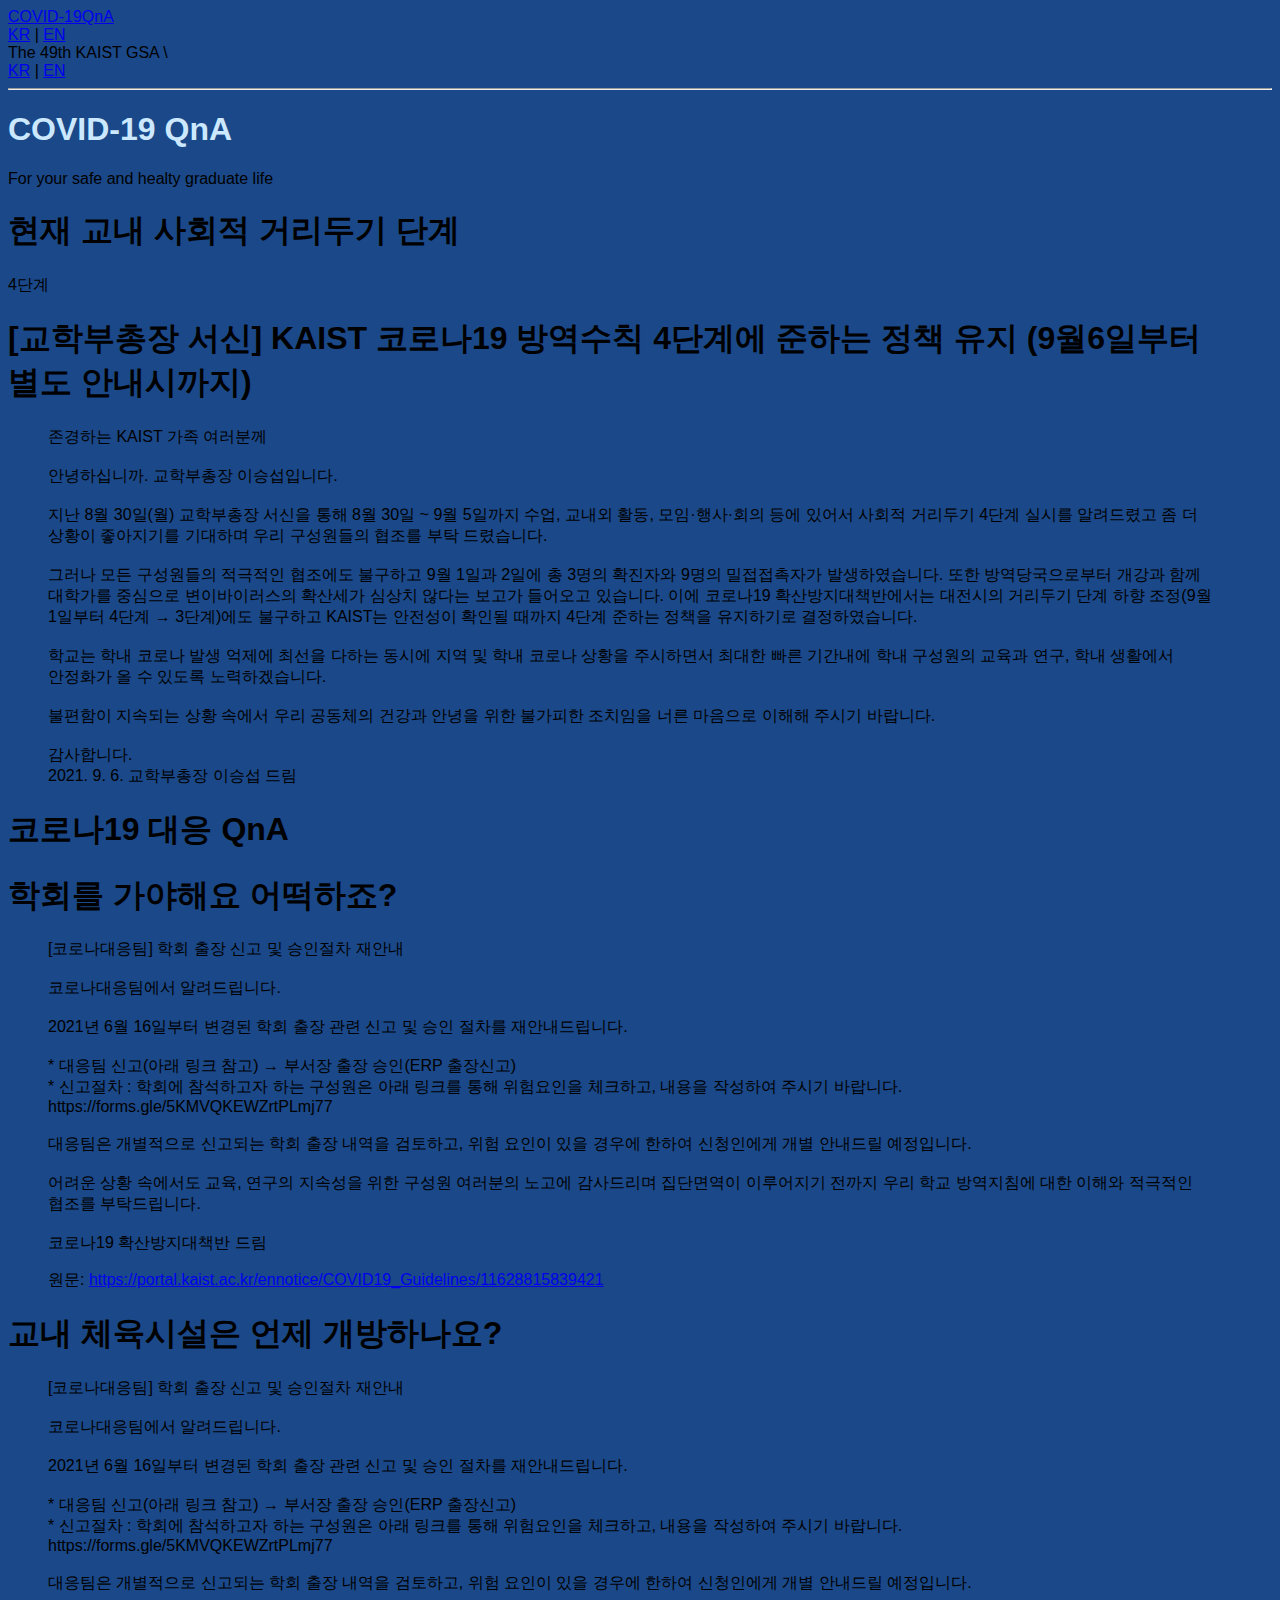
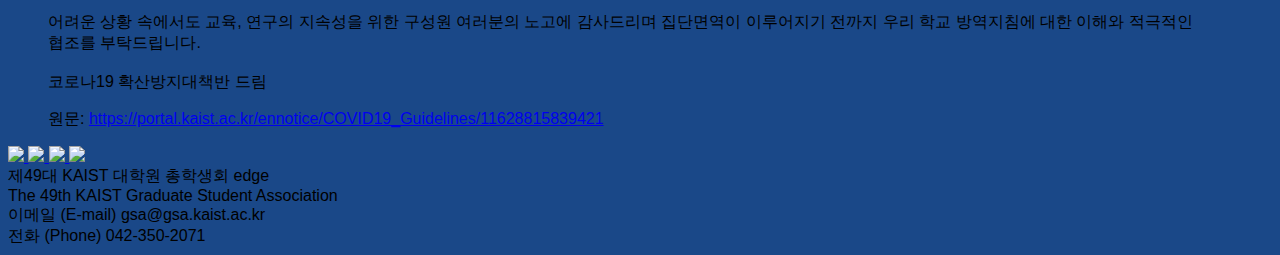
==== commit 114cffbe: "a" ====
--- a/web/en/index.html
+++ b/web/en/index.html
@@ -6,23 +6,24 @@
     <meta name="viewport" content="width=device-width, initial-scale=1.0" />
     <meta http-equiv="X-UA-Compatible" content="ie=edge" />
     <title>
-        KAI-mingle
+        COVID19 QnA
     </title>
     <meta name="description" content="" />
     <meta name="keywords" content="" />
     <meta name="author" content="" />
 
-    <meta property="og:url" content="https://gsa.kaist.ac.kr/kai-mingle/en" />
-    <meta property="og:title" content="카이밍글" />
-    <meta property="og:description" content="여러분의 연결된 대학원 생활을 위하여" />
-    <meta property="og:image" content="./static/images/thumb.jpg" />
-
-    <link rel="stylesheet" href="../static/tailwind.min.css" />
-    <link href="../static/ibm-plex-sans-kr.min.css" rel="stylesheet" />
+    <!-- <meta property="og:url" content="https://gsa.kaist.ac.kr/kai-mingle" /> -->
+    <!-- <meta property="og:title" content="카이밍글" /> -->
+    <!-- <meta property="og:description" content="여러분의 연결된 대학원 생활을 위하여" /> -->
+    <!-- <meta property="og:image" content="./static/images/thumb.jpg" /> -->
+
+    <link rel="stylesheet" href="./static/tailwind.min.css" />
+    <link href="./static/ibm-plex-sans-kr.min.css" rel="stylesheet" />
     <!-- Define your gradient here - use online tools to find a gradient matching your branding-->
     <style>
         .gradient {
-            background: linear-gradient(90deg, #ffed48 20%, #ffc100 100%);
+            /* background: linear-gradient(90deg, #ffed48 20%, #ffc100 100%); */
+            background-color: #1a4888;
         }
     </style>
 </head>
@@ -34,23 +35,23 @@
         <div class="w-full flex flex-wrap items-center justify-between mt-0 py-2">
             <div class="flex flex-row text-center pl-4 items-center">
                 <div class="flex items-center">
-                    <embed src="../static/images/graduate-icon.svg" type="image/svg+xml" class="mr-2" />
+                    <!-- <embed src="./static/images/graduate-icon.svg" type="image/svg+xml" class="mr-2"/> -->
                     <a class="toggleColour text-white no-underline hover:no-underline font-bold text-2xl lg:text-2xl"
                         href="#">
-                        <span style="color: #1e6eb1;">KAI</span>mingle
+                        <span style="color: #acce8ffedbff;">COVID-19</span>QnA
                     </a>
                 </div>
                 <div class="hidden sm:block toggleColour text-white pl-5">
-                    <a href="../">KR</a> | <a href="../en/">EN</a>
+                    <a href="./">KR</a> | <a href="./en/">EN</a>
                 </div>
             </div>
-    
+
             <div class="hidden sm:block pr-5">
                 <span class="toggleColour text-white text-lg">
-                    49th KAIST Graduate Student Association &lt;edge&gt;
+                    The 49th KAIST GSA \<edge\>
                 </span>
             </div>
-            <div class="block sm:hidden toggleColour text-white pr-5"><a href="../">KR</a> | <a href="../en/">EN</a></div>
+            <div class="block sm:hidden toggleColour text-white pr-5"><a href="./">KR</a> | <a href="./en/">EN</a></div>
         </div>
         <hr class="border-b border-gray-100 opacity-25 my-0 py-0" />
     </nav>
@@ -59,605 +60,107 @@
         <div class="container px-3 mx-auto flex flex-wrap flex-col md:flex-row items-center">
             <!--Left Col-->
             <div class="flex flex-col w-full justify-center items-start text-center">
-                <h1 style="color:#1e6eb1;" class="w-full text-3xl sm:text-6xl font-bold leading-tight">KAI-mingle</h1>
-                <p class="my-2 text-lg tracking-loose w-full">For your connected graduate life</p>
+                <h1 style="color:#cce8ff;" class="w-full text-3xl sm:text-6xl font-bold leading-tight">COVID-19 QnA</h1>
+                <p class="my-2 text-lg tracking-loose w-full">For your safe and healty graduate life</p>
                 <p class="leading-normal text-2xl mb-8"></p>
             </div>
         </div>
     </div>
 
     <section class="bg-white py-8 sm:py-10">
-        <div class="max-w-3xl container mx-auto w-full sm:w-3/4 p-5 justify-center">
-            <p class="text-gray-600 text-l sm:text-xl leading-7 sm:leading-8 text-justify">
-                GSA is happy to introduce <b>"KAI-mingle"</b>, an online platform where KAIST graduate students with similar interests can hang
-                out together! KAI-mingle is a compound word of <b>'KAIST'</b> and <b>'mingle'</b>, in which graduate students can easily find and
-                communicate with others with similar interests such as sports, movies, food, and travel. We hope you to find and make
-                new friends through KAI-mingle!
-            </p>
+        <h1 class="w-full my-2 text-3xl md:text-3xl font-bold leading-tight text-center text-gray-800">현재 교내 사회적 거리두기 단계
+        </h1>
+        <div class="w-full mb-4 h-1 mx-auto gradient w-60 md:w-96 opacity-25 my-0 py-0 rounded-t"></div>
+        <p class="w-full mx-auto text-center text-red-600 text-5xl font-bold">4단계</p>
+
+        <div class="max-w-3xl container mx-auto w-full sm:w-3/4 my-4 p-10 bg-yellow-100 rounded-xl shadow-xl text-left">
+            <h1><span class="text-2xl font-bold text-blue-700">[교학부총장 서신] KAIST 코로나19 방역수칙 4단계에 준하는 정책 유지 (9월6일부터 별도
+                    안내시까지)</span></h1>
+            <blockquote class="mt-3">
+                <p class="text-md text-gray-500">
+                    존경하는 KAIST 가족 여러분께<br><br>
+
+                    안녕하십니까. 교학부총장 이승섭입니다.<br><br>
+
+                    지난 8월 30일(월) 교학부총장 서신을 통해 8월 30일 ~ 9월 5일까지 수업, 교내외 활동, 모임·행사·회의 등에 있어서 사회적 거리두기 4단계 실시를 알려드렸고 좀 더
+                    상황이 좋아지기를 기대하며 우리 구성원들의 협조를 부탁 드렸습니다.<br><br>
+
+                    그러나 모든 구성원들의 적극적인 협조에도 불구하고 9월 1일과 2일에 총 3명의 확진자와 9명의 밀접접촉자가 발생하였습니다. 또한 방역당국으로부터 개강과 함께 대학가를 중심으로
+                    변이바이러스의 확산세가 심상치 않다는 보고가 들어오고 있습니다. 이에 코로나19 확산방지대책반에서는 대전시의 거리두기 단계 하향 조정(9월 1일부터 4단계 → 3단계)에도 불구하고
+                    KAIST는 안전성이 확인될 때까지 4단계 준하는 정책을 유지하기로 결정하였습니다.<br><br>
+
+                    학교는 학내 코로나 발생 억제에 최선을 다하는 동시에 지역 및 학내 코로나 상황을 주시하면서 최대한 빠른 기간내에 학내 구성원의 교육과 연구, 학내 생활에서 안정화가 올 수 있도록
+                    노력하겠습니다.<br><br>
+
+                    불편함이 지속되는 상황 속에서 우리 공동체의 건강과 안녕을 위한 불가피한 조치임을 너른 마음으로 이해해 주시기 바랍니다.<br><br>
+
+                    감사합니다.<br>
+                    2021. 9. 6. 교학부총장 이승섭 드림
+                </p>
+            </blockquote>
         </div>
     </section>
 
-    <section class="bg-white py-8 sm:py-10">
-        <h1 class="w-full my-2 text-3xl md:text-5xl font-bold leading-tight text-center text-gray-800">
-            How to Join
-        </h1>
-        <div class="w-full mb-4">
-            <div class="h-1 mx-auto gradient w-60 md:w-96 opacity-25 my-0 py-0 rounded-t"></div>
-        </div>
-        <img class="max-w-screen-sm	w-full sm:w-2/3 px-3 sm:px-0 mx-auto" src="../static/images/pipeline-en.jpg">
-        <div class="max-w-4xl container mx-auto w-full sm:w-3/4 p-5 justify-center">
-            <p class="text-gray-600 font-bold text-sm sm:text-xl leading-7 sm:leading-8 text-center">
-                🛎️ Please follow the instructions if you want to open your own KAI-mingle chat room!
-            </p>
-            <a href="https://kaist-gsa.notion.site/Open-your-own-Kai-mingle-chat-room-e67f838c090e482ca1e36818be905b41">
-                <img class="max-w-screen-sm	w-full sm:w-2/3 mx-auto border border-black mt-3 filter drop-shadow-lg"
-                    src="../static/images/direct-apply-en.png">
-            </a>
-            </p>
-        </div>
-    </section>
-
     <section class="bg-gray-100 py-8 sm:py-10">
-        <div class="container mx-auto flex flex-wrap pt-4 pb-10">
-            <h1 class="w-full my-2 text-3xl md:text-5xl font-bold leading-tight text-center text-gray-800">
-                KAI-mingle season2
+        <h1 class="w-full my-2 text-3xl md:text-3xl font-bold leading-tight text-center text-gray-800">코로나19 대응 QnA</h1>
+        <div class="w-full mb-4 h-1 mx-auto gradient w-60 md:w-96 opacity-25 my-0 py-0 rounded-t"></div>
+
+        <div class="max-w-3xl container mx-auto w-full sm:w-3/4 my-4 p-10 bg-white rounded-xl shadow-xl text-left">
+            <h1><span class="text-2xl font-bold text-blue-700">학회를 가야해요 어떡하죠?</span>
             </h1>
-            <div class="w-full mb-4">
-                <div class="h-1 mx-auto gradient w-60 md:w-96 opacity-25 my-0 py-0 rounded-t"></div>
-            </div>
-
-            <div class="grid grid-cols-1 md:grid-cols-4 w-full mb-4 gap-5 m-5 md:m-0">
-
-                <div class="bg-white rounded-xl p-5 w-full mx-auto shadow-xl text-left flex flex-col justify-between">
-                    <h1><span class="text-2xl font-bold text-blue-700 pr-4">#Int'l&KR student</span></h1>
-                    <span class=" text-yellow-400 font-bold pb-2 rounded-full shadow-sm text-sm">English Only</span>
-                    <blockquote>
-                        <p class="text-md text-gray-500">
-                            Books, Movies, Travel, Korean Cuisine, Discussing with people from different cultures,
-                            Anything
-                        </p>
-                    </blockquote>
-                    <!-- <div class="flex flex-row justify-between items-center"> -->
-                        <button formtarget="_blank" onclick='window.open("https://open.kakao.com/o/g4bCooqd");'
-                        class="self-end hover:underline bg-gradient-to-r from-yellow-500 to-yellow-400  text-white font-bold text-base rounded-full py-2 px-6 shadow-lg focus:outline-none focus:shadow-outline transform transition hover:scale-105 duration-300 ease-in-out">Join</button>
-                    <!-- </div> -->
-                </div>
-
-                <div class="bg-white rounded-xl p-5 w-full mx-auto shadow-xl text-left flex flex-col justify-between">
-                    <h1><span class="text-2xl font-bold text-blue-700 pr-2">#불교</span>
-                    <span class=" text-red-400 font-bold text-sm">New</span>
-                    </h1>
-                    <blockquote>
-                        <p class="text-md text-gray-500">
-                            불교 입문을 통한 일상 힐링 모임
-                        </p>
-                    </blockquote>
-                    <button formtarget="_blank" onclick='window.open("https://open.kakao.com/o/g9k6kzwd");'
-                        class="self-end hover:underline bg-gradient-to-r from-yellow-500 to-yellow-400  text-white font-bold text-base rounded-full py-2 px-6 shadow-lg focus:outline-none focus:shadow-outline transform transition hover:scale-105 duration-300 ease-in-out">Join</button>
-                </div>
-
-                <div class="bg-white rounded-xl p-5 w-full mx-auto shadow-xl text-left flex flex-col justify-between">
-                    <h1><span class="text-2xl font-bold text-blue-700 pr-4">#복싱</span></h1>
-                    <blockquote>
-                        <p class="text-md text-gray-500">
-                            어은동 복싱장 다니시는 분들 많은 것 같은데, 서로 인사도 하고 시간 맞으면 같이 가서 운동해요! 서로 알려주거나 연습도 하고, 자료 공유 같은 것 하면 좋을 것
-                            같습니다~
-                        </p>
-                    </blockquote>
-                    <button formtarget="_blank" onclick='window.open("https://open.kakao.com/o/ghcCgHpd");'
-                        class="self-end hover:underline bg-gradient-to-r from-yellow-500 to-yellow-400  text-white font-bold text-base rounded-full py-2 px-6 shadow-lg focus:outline-none focus:shadow-outline transform transition hover:scale-105 duration-300 ease-in-out">Join</button>
-                </div>
-
-                <div class="bg-white rounded-xl p-5 w-full mx-auto shadow-xl text-left flex flex-col justify-between">
-                    <h1><span class="text-2xl font-bold text-blue-700 pr-4">#일본어</span></h1>
-                    <blockquote>
-                        <p class="text-md text-gray-500">
-                            일본어 같이 공부하실 분 계신가요? JLPT 나 JPT 대비를 병행하면서 문법, 발음, 청해 등 다양하게 공부해보면 좋을 것 같습니다!
-                        </p>
-                    </blockquote>
-                    <button formtarget="_blank" onclick='window.open("https://open.kakao.com/o/gU9hhHpd");'
-                        class="self-end hover:underline bg-gradient-to-r from-yellow-500 to-yellow-400  text-white font-bold text-base rounded-full py-2 px-6 shadow-lg focus:outline-none focus:shadow-outline transform transition hover:scale-105 duration-300 ease-in-out">Join</button>
-                </div>
-
-                <div class="bg-white rounded-xl p-5 w-full mx-auto shadow-xl text-left flex flex-col justify-between">
-                    <h1><span class="text-2xl font-bold text-blue-700 pr-4">#방탈출</span></h1>
-                    <blockquote>
-                        <p class="text-md text-gray-500">
-                            방탈출 카페 좋아하는 사람 다 모여요! 초보든 고수든 서로 도와주며 탈출의 재미를 느껴봅시다! 온라인/오프라인 방탈출 뭐든지 가능! 같이 놀아요~
-                        </p>
-                    </blockquote>
-                    <button formtarget="_blank" onclick='window.open("https://open.kakao.com/o/gmv2hHpd");'
-                        class="self-end hover:underline bg-gradient-to-r from-yellow-500 to-yellow-400  text-white font-bold text-base rounded-full py-2 px-6 shadow-lg focus:outline-none focus:shadow-outline transform transition hover:scale-105 duration-300 ease-in-out">Join</button>
-                </div>
-
-                <div class="bg-white rounded-xl p-5 w-full mx-auto shadow-xl text-left flex flex-col justify-between">
-                    <h1><span class="text-2xl font-bold text-blue-700 pr-4">#테니스</span></h1>
-                    <blockquote>
-                        <p class="text-md text-gray-500">
-                            같이 치실 초보자분 구해요.
-                        </p>
-                    </blockquote>
-                    <button formtarget="_blank" onclick='window.open("https://open.kakao.com/o/gWGZiHpd");'
-                        class="self-end hover:underline bg-gradient-to-r from-yellow-500 to-yellow-400  text-white font-bold text-base rounded-full py-2 px-6 shadow-lg focus:outline-none focus:shadow-outline transform transition hover:scale-105 duration-300 ease-in-out">Join</button>
-                </div>
-
-                <div class="bg-white rounded-xl p-5 w-full mx-auto shadow-xl text-left flex flex-col justify-between">
-                    <h1><span class="text-2xl font-bold text-blue-700 pr-4">#재료 소분 팟</span></h1>
-                    <blockquote>
-                        <p class="text-md text-gray-500">
-                            육식맨 등 인터넷에 업로드되는 레시피 재료 소분 팟 하실 분 안계신가요?
-                        </p>
-                    </blockquote>
-                    <button formtarget="_blank" onclick='window.open("https://open.kakao.com/o/gRdXjHpd");'
-                        class="self-end hover:underline bg-gradient-to-r from-yellow-500 to-yellow-400  text-white font-bold text-base rounded-full py-2 px-6 shadow-lg focus:outline-none focus:shadow-outline transform transition hover:scale-105 duration-300 ease-in-out">Join</button>
-                </div>
-
-                <div class="bg-white rounded-xl p-5 w-full mx-auto shadow-xl text-left flex flex-col justify-between">
-                    <h1><span class="text-2xl font-bold text-blue-700 pr-4">#운동하는 여자들</span></h1>
-                    <blockquote>
-                        <p class="text-md text-gray-500">
-                            운동 좋아하는 여학우분들 모여서 신체적 고민이나 정보도 공유하고 같이 소소한 운동 얘기하면 좋겠어요!
-                        </p>
-                    </blockquote>
-                    <button formtarget="_blank" onclick='window.open("https://open.kakao.com/o/gUU0kHpd");'
-                        class="self-end hover:underline bg-gradient-to-r from-yellow-500 to-yellow-400  text-white font-bold text-base rounded-full py-2 px-6 shadow-lg focus:outline-none focus:shadow-outline transform transition hover:scale-105 duration-300 ease-in-out">Join</button>
-                </div>
-
-                <div class="bg-white rounded-xl p-5 w-full mx-auto shadow-xl text-left flex flex-col justify-between">
-                    <h1><span class="text-2xl font-bold text-blue-700 pr-4">#쿠키런킹덤</span></h1>
-                    <blockquote>
-                        <p class="text-md text-gray-500">
-                            쿠킹덤 같이 해요!
-                        </p>
-                    </blockquote>
-                    <button formtarget="_blank" onclick='window.open("https://open.kakao.com/o/gyWZDMpd");'
-                        class="self-end hover:underline bg-gradient-to-r from-yellow-500 to-yellow-400  text-white font-bold text-base rounded-full py-2 px-6 shadow-lg focus:outline-none focus:shadow-outline transform transition hover:scale-105 duration-300 ease-in-out">Join</button>
-                </div>
-
-                <div class="bg-white rounded-xl p-5 w-full mx-auto shadow-xl text-left flex flex-col justify-between">
-                    <h1><span class="text-2xl font-bold text-blue-700 pr-4">#자연에 살어리랏다</span></h1>
-                    <blockquote>
-                        <p class="text-md text-gray-500">
-                            농업과 자연을 좋아하는 대학원생분들! 같이 농사이야기, 자연이야기 하면서 교류해요 :)
-                        </p>
-                    </blockquote>
-                    <button formtarget="_blank" onclick='window.open("https://open.kakao.com/o/gXzaEMpd");'
-                        class="self-end hover:underline bg-gradient-to-r from-yellow-500 to-yellow-400  text-white font-bold text-base rounded-full py-2 px-6 shadow-lg focus:outline-none focus:shadow-outline transform transition hover:scale-105 duration-300 ease-in-out">Join</button>
-                </div>
-
-                <div class="bg-white rounded-xl p-5 w-full mx-auto shadow-xl text-left flex flex-col justify-between">
-                    <h1><span class="text-2xl font-bold text-blue-700 pr-4">#검도와 함께</span></h1>
-                    <blockquote>
-                        <p class="text-md text-gray-500">
-                            코로나로 지친 마음 칼 한자루로 이겨내보는 것은 어떤가요? 초보분들도 환영합니다. 기본기부터 천천히 알려드려요..일주일에 1번, 30분도 좋습니다^^ 죽도를 휘두르며
-                            스트레스를 이겨내봐여
-                        </p>
-                    </blockquote>
-                    <button formtarget="_blank" onclick='window.open("https://open.kakao.com/o/gs5VMLsd");'
-                        class="self-end hover:underline bg-gradient-to-r from-yellow-500 to-yellow-400  text-white font-bold text-base rounded-full py-2 px-6 shadow-lg focus:outline-none focus:shadow-outline transform transition hover:scale-105 duration-300 ease-in-out">Join</button>
-                </div>
-
-                <div class="bg-white rounded-xl p-5 w-full mx-auto shadow-xl text-left flex flex-col justify-between">
-                    <h1><span class="text-2xl font-bold text-blue-700 pr-4">#샐러드팟</span></h1>
-                    <blockquote>
-                        <p class="text-md text-gray-500">
-                            점심저녁으로 샐러드를 먹는 편인데요, 학교로 시킬 때 같이 시키면 배송비를 아낄 수 있을 것 같아요! 샐러드 자주 시켜드시는 분 없으신가요? 샐러디, 헬로샐러드,
-                            포케153 등등 요! 
-                        </p>
-                    </blockquote>
-                    <button formtarget="_blank" onclick='window.open("https://open.kakao.com/o/gLPBEMpd");'
-                        class="self-end hover:underline bg-gradient-to-r from-yellow-500 to-yellow-400  text-white font-bold text-base rounded-full py-2 px-6 shadow-lg focus:outline-none focus:shadow-outline transform transition hover:scale-105 duration-300 ease-in-out">Join</button>
-                </div>
-
-                <div class="bg-white rounded-xl p-5 w-full mx-auto shadow-xl text-left flex flex-col justify-between">
-                    <h1><span class="text-2xl font-bold text-blue-700 pr-4">#All about AI</span></h1>
-                    <blockquote>
-                        <p class="text-md text-gray-500">
-                            AI 기술 수준 현황, AI 코딩, AI의 영향력 등 AI에 관심있고 이에 대해 함께 탐구할 분 찾아요!
-                        </p>
-                    </blockquote>
-                    <button formtarget="_blank" onclick='window.open("https://open.kakao.com/o/gFnlFMpd");'
-                        class="self-end hover:underline bg-gradient-to-r from-yellow-500 to-yellow-400  text-white font-bold text-base rounded-full py-2 px-6 shadow-lg focus:outline-none focus:shadow-outline transform transition hover:scale-105 duration-300 ease-in-out">Join</button>
-                </div>
-
-                <div class="bg-white rounded-xl p-5 w-full mx-auto shadow-xl text-left flex flex-col justify-between">
-                    <h1><span class="text-2xl font-bold text-blue-700 pr-4">#리듬게임</span></h1>
-                    <blockquote>
-                        <p class="text-md text-gray-500">
-                            보통 혼자서 하는 게임이다 보니 주변에 즐겨서 하는 사람들을 찾기 힘드네요 ㅜㅜ 아케이드 / PC / 모바일 리듬게임 다 좋으니 리겜 즐겨 하시는 분들 찾아요~
-                        </p>
-                    </blockquote>
-                    <button formtarget="_blank" onclick='window.open("https://open.kakao.com/o/gthQFMpd");'
-                        class="self-end hover:underline bg-gradient-to-r from-yellow-500 to-yellow-400  text-white font-bold text-base rounded-full py-2 px-6 shadow-lg focus:outline-none focus:shadow-outline transform transition hover:scale-105 duration-300 ease-in-out">Join</button>
-                </div>
-
-                <div class="bg-white rounded-xl p-5 w-full mx-auto shadow-xl text-left flex flex-col justify-between">
-                    <h1><span class="text-2xl font-bold text-blue-700 pr-4">#코인</span></h1>
-                    <blockquote>
-                        <p class="text-md text-gray-500">
-                            코인 투자 관련 의견 나누실분들?! 메디야 어디가니ㅠㅠ
-                        </p>
-                    </blockquote>
-                    <button formtarget="_blank" onclick='window.open("https://open.kakao.com/o/gFahNUpd");'
-                        class="self-end hover:underline bg-gradient-to-r from-yellow-500 to-yellow-400  text-white font-bold text-base rounded-full py-2 px-6 shadow-lg focus:outline-none focus:shadow-outline transform transition hover:scale-105 duration-300 ease-in-out">Join</button>
-                </div>
-
-                <div class="bg-white rounded-xl p-5 w-full mx-auto shadow-xl text-left flex flex-col justify-between">
-                    <h1><span class="text-2xl font-bold text-blue-700 pr-4">#댄스와 댄스 뮤직</span></h1>
-                    <blockquote>
-                        <p class="text-md text-gray-500">
-                            가금씩 모여 서로의 예술 세계를 교류해보아요
-                        </p>
-                    </blockquote>
-                    <button formtarget="_blank" onclick='window.open("https://open.kakao.com/o/g2ryNUpd");'
-                        class="self-end hover:underline bg-gradient-to-r from-yellow-500 to-yellow-400  text-white font-bold text-base rounded-full py-2 px-6 shadow-lg focus:outline-none focus:shadow-outline transform transition hover:scale-105 duration-300 ease-in-out">Join</button>
-                </div>
-
-                <div class="bg-white rounded-xl p-5 w-full mx-auto shadow-xl text-left flex flex-col justify-between">
-                    <h1><span class="text-2xl font-bold text-blue-700 pr-4">#식물 키우기</span></h1>
-                    <blockquote>
-                        <p class="text-md text-gray-500">
-                            식물을 잘 기르고 싶은데 어려워요ㅠㅠ 정보 노하우 꿀팁 그 외 식물잡담 공유하실 분 있으면 좋겠어요
-                        </p>
-                    </blockquote>
-                    <button formtarget="_blank" onclick='window.open("https://open.kakao.com/o/g70GNUpd");'
-                        class="self-end hover:underline bg-gradient-to-r from-yellow-500 to-yellow-400  text-white font-bold text-base rounded-full py-2 px-6 shadow-lg focus:outline-none focus:shadow-outline transform transition hover:scale-105 duration-300 ease-in-out">Join</button>
-                </div>
-
-                <div class="bg-white rounded-xl p-5 w-full mx-auto shadow-xl text-left flex flex-col justify-between">
-                    <h1><span class="text-2xl font-bold text-blue-700 pr-4">#주식</span></h1>
-                    <blockquote>
-                        <p class="text-md text-gray-500">
-                            주식 공부 같이 하실 분 계신가요? 투기말고 투자를 원합니다. 투자의 책임은 본인에게..
-                        </p>
-                    </blockquote>
-                    <button formtarget="_blank" onclick='window.open("https://open.kakao.com/o/gV4WNUpd");'
-                        class="self-end hover:underline bg-gradient-to-r from-yellow-500 to-yellow-400  text-white font-bold text-base rounded-full py-2 px-6 shadow-lg focus:outline-none focus:shadow-outline transform transition hover:scale-105 duration-300 ease-in-out">Join</button>
-                </div>
-
-                <div class="bg-white rounded-xl p-5 w-full mx-auto shadow-xl text-left flex flex-col justify-between">
-                    <h1><span class="text-2xl font-bold text-blue-700 pr-4">#마이프로틴 공동 구매</span></h1>
-                    <blockquote>
-                        <p class="text-md text-gray-500">
-                            단백질 챙겨먹자...
-                        </p>
-                    </blockquote>
-                    <button formtarget="_blank" onclick='window.open("https://open.kakao.com/o/gvU5NUpd");'
-                        class="self-end hover:underline bg-gradient-to-r from-yellow-500 to-yellow-400  text-white font-bold text-base rounded-full py-2 px-6 shadow-lg focus:outline-none focus:shadow-outline transform transition hover:scale-105 duration-300 ease-in-out">Join</button>
-                </div>
-
-                <div class="bg-white rounded-xl p-5 w-full mx-auto shadow-xl text-left flex flex-col justify-between">
-                    <h1><span class="text-2xl font-bold text-blue-700 pr-4">#모닝 자전거</span></h1>
-                    <blockquote>
-                        <p class="text-md text-gray-500">
-                            아침에 갑천변 함께 달려요!
-                        </p>
-                    </blockquote>
-                    <button formtarget="_blank" onclick='window.open("https://open.kakao.com/o/gM1lOUpd");'
-                        class="self-end hover:underline bg-gradient-to-r from-yellow-500 to-yellow-400  text-white font-bold text-base rounded-full py-2 px-6 shadow-lg focus:outline-none focus:shadow-outline transform transition hover:scale-105 duration-300 ease-in-out">Join</button>
-                </div>
-
-                <div class="bg-white rounded-xl p-5 w-full mx-auto shadow-xl text-left flex flex-col justify-between">
-                    <h1><span class="text-2xl font-bold text-blue-700 pr-4">#운전/드라이브</span></h1>
-                    <blockquote>
-                        <p class="text-md text-gray-500">
-                            교외 드라이브 좋아하시면 코스 공유해요
-                        </p>
-                    </blockquote>
-                    <button formtarget="_blank" onclick='window.open("https://open.kakao.com/o/g8dakoqd");'
-                        class="self-end hover:underline bg-gradient-to-r from-yellow-500 to-yellow-400  text-white font-bold text-base rounded-full py-2 px-6 shadow-lg focus:outline-none focus:shadow-outline transform transition hover:scale-105 duration-300 ease-in-out">Join</button>
-                </div>
-
-                <div class="bg-white rounded-xl p-5 w-full mx-auto shadow-xl text-left flex flex-col justify-between">
-                    <h1><span class="text-2xl font-bold text-blue-700 pr-4">#포커</span></h1>
-                    <blockquote>
-                        <p class="text-md text-gray-500">
-                            텍사스 홀덤 치고 싶어요
-                        </p>
-                    </blockquote>
-                    <button formtarget="_blank" onclick='window.open("https://open.kakao.com/o/gYkzloqd");'
-                        class="self-end hover:underline bg-gradient-to-r from-yellow-500 to-yellow-400  text-white font-bold text-base rounded-full py-2 px-6 shadow-lg focus:outline-none focus:shadow-outline transform transition hover:scale-105 duration-300 ease-in-out">Join</button>
-                </div>
-
-                <div class="bg-white rounded-xl p-5 w-full mx-auto shadow-xl text-left flex flex-col justify-between">
-                    <h1><span class="text-2xl font-bold text-blue-700 pr-4">#영어 연기 수업</span></h1>
-                    <blockquote>
-                        <p class="text-md text-gray-500">
-                            안녕하세요~ 영미 희곡이나 유명한 영화 대사를 통해 연기함으로써 작품에 대한 이해와 영어 실력을 같이 향상 시킬 분을 찾습니다 :)
-                        </p>
-                    </blockquote>
-                    <button formtarget="_blank" onclick='window.open("https://open.kakao.com/o/g1lvmoqd");'
-                        class="self-end hover:underline bg-gradient-to-r from-yellow-500 to-yellow-400  text-white font-bold text-base rounded-full py-2 px-6 shadow-lg focus:outline-none focus:shadow-outline transform transition hover:scale-105 duration-300 ease-in-out">Join</button>
-                </div>
-
-                <div class="bg-white rounded-xl p-5 w-full mx-auto shadow-xl text-left flex flex-col justify-between">
-                    <h1><span class="text-2xl font-bold text-blue-700 pr-4">#고양이</span></h1>
-                    <blockquote>
-                        <p class="text-md text-gray-500">
-                            모시고 있는 주인님!!! 또는, 카이스트에 살고 있는 고양이들 사진 또는 정보 공유 했으면 좋겠습니다!
-                        </p>
-                    </blockquote>
-                    <button formtarget="_blank" onclick='window.open("https://open.kakao.com/o/gj45poqd");'
-                        class="self-end hover:underline bg-gradient-to-r from-yellow-500 to-yellow-400  text-white font-bold text-base rounded-full py-2 px-6 shadow-lg focus:outline-none focus:shadow-outline transform transition hover:scale-105 duration-300 ease-in-out">Join</button>
-                </div>
-
-                <div class="bg-white rounded-xl p-5 w-full mx-auto shadow-xl text-left flex flex-col justify-between">
-                    <h1><span class="text-2xl font-bold text-blue-700 pr-4">#반려동물 사진 공유방</span></h1>
-                    <blockquote>
-                        <p class="text-md text-gray-500">
-                            지쳐서 귀여운 걸로 힐링 받고 싶을 때💜 널리 귀여움을 퍼뜨려 세상을 이롭게 하고 싶을때💕 귀여운거 같이 봐요😚
-                        </p>
-                    </blockquote>
-                    <button formtarget="_blank" onclick='window.open("https://open.kakao.com/o/gLgPqoqd");'
-                        class="self-end hover:underline bg-gradient-to-r from-yellow-500 to-yellow-400  text-white font-bold text-base rounded-full py-2 px-6 shadow-lg focus:outline-none focus:shadow-outline transform transition hover:scale-105 duration-300 ease-in-out">Join</button>
-                </div>
-
-            </div>
-        </div>
-    </section>
-
-
-    <section class="bg-white py-8 sm:py-10">
-        <div class="container mx-auto flex flex-wrap pt-4 pb-10">
-            <h1 class="w-full my-2 text-2xl md:text-5xl font-bold leading-tight text-center text-gray-800">
-                🏆 Season 1: Hall of Fame🏆
+            <blockquote class="mt-3">
+                <p class="text-md text-gray-500">
+                    [코로나대응팀] 학회 출장 신고 및 승인절차 재안내<br><br>
+
+                    코로나대응팀에서 알려드립니다.<br><br>
+
+                    2021년 6월 16일부터 변경된 학회 출장 관련 신고 및 승인 절차를 재안내드립니다.<br><br>
+
+                    * 대응팀 신고(아래 링크 참고) → 부서장 출장 승인(ERP 출장신고) <br>
+                    * 신고절차 : 학회에 참석하고자 하는 구성원은 아래 링크를 통해 위험요인을 체크하고, 내용을 작성하여 주시기 바랍니다.<br>
+                    https://forms.gle/5KMVQKEWZrtPLmj77<br><br>
+
+                    대응팀은 개별적으로 신고되는 학회 출장 내역을 검토하고, 위험 요인이 있을 경우에 한하여 신청인에게 개별 안내드릴 예정입니다.<br><br>
+
+                    어려운 상황 속에서도 교육, 연구의 지속성을 위한 구성원 여러분의 노고에 감사드리며 집단면역이 이루어지기 전까지 우리 학교 방역지침에 대한 이해와 적극적인 협조를
+                    부탁드립니다.<br><br>
+
+                    코로나19 확산방지대책반 드림<br>
+                </p>
+                <p class="text-sm text-gray-300">
+                    원문: <a
+                        href="https://portal.kaist.ac.kr/ennotice/COVID19_Guidelines/11628815839421">https://portal.kaist.ac.kr/ennotice/COVID19_Guidelines/11628815839421</a>
+                </p>
+            </blockquote>
+        </div>
+
+        <div class="max-w-3xl container mx-auto w-full sm:w-3/4 my-4 p-10 bg-white rounded-xl shadow-xl text-left">
+            <h1><span class="text-2xl font-bold text-blue-700">교내 체육시설은 언제 개방하나요?</span>
             </h1>
-            <div class="w-full mb-4">
-                <div class="h-1 mx-auto gradient w-60 md:w-96 opacity-25 my-0 py-0 rounded-t"></div>
-            </div>
-            <div class="w-full mx-7 mt-3 mb-7 justify-center">
-                <p class="text-gray-600 text-l sm:text-xl leading-7 sm:leading-8 sm:text-center">
-                    Some rooms from season 1 is still running on their own! Feel free to join if you're interested in any keyword!
-                </p>
-            </div>
-            <div class="grid grid-cols-1 md:grid-cols-4 w-full mb-4 gap-5 m-5 md:m-0">
-                <div class="bg-white rounded-xl p-5 w-full mx-auto shadow-xl text-left flex flex-col justify-between">
-                    <h1><span class="text-2xl font-bold text-red-400 pr-4">#English Talk</span></h1>
-                    <span class=" text-yellow-400 font-bold pb-2 rounded-full shadow-sm text-sm">English Only</span>
-                    <blockquote>
-                        <p class="text-md text-gray-500">
-                            Let's talk in English!
-                        </p>
-                    </blockquote>
-                    <button onclick='window.open("https://open.kakao.com/o/gdOPpBdd")' formtarget="_blank"
-                        class="self-end hover:underline bg-gradient-to-r from-green-500 to-blue-400 text-white font-bold text-base rounded-full py-2 px-6 shadow-lg focus:outline-none focus:shadow-outline transform transition hover:scale-105 duration-300 ease-in-out">Join</button>
-                </div>
-
-                <div class="bg-white rounded-xl p-5 w-full mx-auto shadow-xl text-left flex flex-col justify-between">
-                    <h1><span class="text-2xl font-bold text-red-400 pr-4">#영화</span></h1>
-                    <blockquote>
-                        <p class="text-md text-gray-500">
-                            넷플릭스나 왓챠 같이 봐요
-                        </p>
-                    </blockquote>
-                    <button onclick='window.open("https://open.kakao.com/o/g3uWoBdd")' formtarget="_blank"
-                        class="self-end hover:underline bg-gradient-to-r from-green-500 to-blue-400 text-white font-bold text-base rounded-full py-2 px-6 shadow-lg focus:outline-none focus:shadow-outline transform transition hover:scale-105 duration-300 ease-in-out">Join</button>
-                </div>
-
-                <div class="bg-white rounded-xl p-5 w-full mx-auto shadow-xl text-left flex flex-col justify-between">
-                    <h1><span class="text-2xl font-bold text-red-400 pr-4">#위스키&칵테일</span></h1>
-                    <blockquote>
-                        <p class="text-md text-gray-500">
-                            위스키 테이스팅이나 칵테일 메이킹 관심 많아요!
-                        </p>
-                    </blockquote>
-                    <button onclick='window.open("https://open.kakao.com/o/gV08oBdd")' formtarget="_blank"
-                        class="self-end hover:underline bg-gradient-to-r from-green-500 to-blue-400 text-white font-bold text-base rounded-full py-2 px-6 shadow-lg focus:outline-none focus:shadow-outline transform transition hover:scale-105 duration-300 ease-in-out">Join</button>
-                </div>
-
-                <div class="bg-white rounded-xl p-5 w-full mx-auto shadow-xl text-left flex flex-col justify-between">
-                    <h1><span class="text-2xl font-bold text-red-400 pr-4">#예술 독서 모임</span></h1>
-                    <blockquote>
-                        <p class="text-md text-gray-500">
-                            디자인, 건축, 회화 등 예술 관련 분야 독서 모임 하실 분 계신가요?
-                        </p>
-                    </blockquote>
-                    <button onclick='window.open("https://open.kakao.com/o/gETmpBdd")' formtarget="_blank"
-                        class="self-end hover:underline bg-gradient-to-r from-green-500 to-blue-400 text-white font-bold text-base rounded-full py-2 px-6 shadow-lg focus:outline-none focus:shadow-outline transform transition hover:scale-105 duration-300 ease-in-out">Join</button>
-                </div>
-
-                <div class="bg-white rounded-xl p-5 w-full mx-auto shadow-xl text-left flex flex-col justify-between">
-                    <h1><span class="text-2xl font-bold text-red-400 pr-4">#맥주한잔</span></h1>
-                    <blockquote>
-                        <p class="text-md text-gray-500">
-                            평일저녁 맥주땡길때가 있어요한잔 땡기면서 사는 얘기 나누면 어때요? ~
-                        </p>
-                    </blockquote>
-                    <button onclick='window.open("https://open.kakao.com/o/gJL1pBdd")' formtarget="_blank"
-                        class="self-end hover:underline bg-gradient-to-r from-green-500 to-blue-400 text-white font-bold text-base rounded-full py-2 px-6 shadow-lg focus:outline-none focus:shadow-outline transform transition hover:scale-105 duration-300 ease-in-out">Join</button>
-                </div>
-
-                <div class="bg-white rounded-xl p-5 w-full mx-auto shadow-xl text-left flex flex-col justify-between">
-                    <h1><span class="text-2xl font-bold text-red-400 pr-4">#차 (Tea)</span></h1>
-                    <blockquote>
-                        <p class="text-md text-gray-500">
-                            차 좋아하시는 분 계신가요?? 녹차 홍차 백차 우롱차 보이차 가향차 루이보스차 허브차 등등 같이 정보도 공유하고 서로 차 조금씩 나눠서 마셔보고 하면 좋을거 같아요
-                        </p>
-                    </blockquote>
-                    <button onclick='window.open("https://open.kakao.com/o/gVRrrBdd")' formtarget="_blank"
-                        class="self-end hover:underline bg-gradient-to-r from-green-500 to-blue-400 text-white font-bold text-base rounded-full py-2 px-6 shadow-lg focus:outline-none focus:shadow-outline transform transition hover:scale-105 duration-300 ease-in-out">Join</button>
-                </div>
-
-                <div class="bg-white rounded-xl p-5 w-full mx-auto shadow-xl text-left flex flex-col justify-between">
-                    <h1><span class="text-2xl font-bold text-red-400 pr-4">#요리/쿠킹</span></h1>
-                    <blockquote>
-                        <p class="text-md text-gray-500">
-                            매일마다 배달 또는 포장해서 먹는 외부음식.. 은근히 질리지않나요? 직접 자주 해먹는 레시피나 요리 스킬 공유해요!
-                        </p>
-                    </blockquote>
-                    <button onclick='window.open("https://open.kakao.com/o/g3CosBdd")' formtarget="_blank"
-                        class="self-end hover:underline bg-gradient-to-r from-green-500 to-blue-400 text-white font-bold text-base rounded-full py-2 px-6 shadow-lg focus:outline-none focus:shadow-outline transform transition hover:scale-105 duration-300 ease-in-out">Join</button>
-                </div>
-
-                <div class="bg-white rounded-xl p-5 w-full mx-auto shadow-xl text-left flex flex-col justify-between">
-                    <h1><span class="text-2xl font-bold text-red-400 pr-4">#와인</span></h1>
-                    <blockquote>
-                        <p class="text-md text-gray-500">
-                            포도 종류별로 맛보는데 재밌어요. 그런데 친구가 없으면 혼자 와인 한 병 마시기 어렵다는 것이 함정.. 서로 오늘 먹은 와인 / 좋은 장소 어디더라 정보 공유하면
-                            좋겠습니다.
-                        </p>
-                    </blockquote>
-                    <button onclick='window.open("https://open.kakao.com/o/gNZCsBdd")' formtarget="_blank"
-                        class="self-end hover:underline bg-gradient-to-r from-green-500 to-blue-400 text-white font-bold text-base rounded-full py-2 px-6 shadow-lg focus:outline-none focus:shadow-outline transform transition hover:scale-105 duration-300 ease-in-out">Join</button>
-                </div>
-
-                <div class="bg-white rounded-xl p-5 w-full mx-auto shadow-xl text-left flex flex-col justify-between">
-                    <h1><span class="text-2xl font-bold text-red-400 pr-4">#전시회</span></h1>
-                    <blockquote>
-                        <p class="text-md text-gray-500">
-                            미디어아트 좋아하시는 분 계신가요? 때론 난해한 작품들... 각자 어떤 느낌을 받았는지 서툴더라도 의견을 나눠보면 각자의 해석이 완성되지 않을까요? 4명 정도 모여서
-                            전시회
-                            같이 가봐요!
-                        </p>
-                    </blockquote>
-                    <button onclick='window.open("https://open.kakao.com/o/g3j4rBdd")' formtarget="_blank"
-                        class="self-end hover:underline bg-gradient-to-r from-green-500 to-blue-400 text-white font-bold text-base rounded-full py-2 px-6 shadow-lg focus:outline-none focus:shadow-outline transform transition hover:scale-105 duration-300 ease-in-out">Join</button>
-                </div>
-
-                <div class="bg-white rounded-xl p-5 w-full mx-auto shadow-xl text-left flex flex-col justify-between">
-                    <h1><span class="text-2xl font-bold text-red-400 pr-4">#그림 그리기</span></h1>
-                    <blockquote>
-                        <p class="text-md text-gray-500">
-                            그림 그리기 좋아하시는 분?!
-                        </p>
-                    </blockquote>
-                    <button onclick='window.open("https://open.kakao.com/o/g7wOeBdd")' formtarget="_blank"
-                        class="self-end hover:underline bg-gradient-to-r from-green-500 to-blue-400 text-white font-bold text-base rounded-full py-2 px-6 shadow-lg focus:outline-none focus:shadow-outline transform transition hover:scale-105 duration-300 ease-in-out">Join</button>
-                </div>
-
-                <div class="bg-white rounded-xl p-5 w-full mx-auto shadow-xl text-left flex flex-col justify-between">
-                    <h1><span class="text-2xl font-bold text-red-400 pr-4">#전문연 정보/팁 공유</span></h1>
-                    <blockquote>
-                        <p class="text-md text-gray-500">
-                            다같이 살아남읍시다!
-                        </p>
-                    </blockquote>
-                    <button onclick='window.open("https://open.kakao.com/o/ggHUbBdd")' formtarget="_blank"
-                        class="self-end hover:underline bg-gradient-to-r from-green-500 to-blue-400 text-white font-bold text-base rounded-full py-2 px-6 shadow-lg focus:outline-none focus:shadow-outline transform transition hover:scale-105 duration-300 ease-in-out">Join</button>
-                </div>
-
-                <div class="bg-white rounded-xl p-5 w-full mx-auto shadow-xl text-left flex flex-col justify-between">
-                    <h1><span class="text-2xl font-bold text-red-400 pr-4">#악기</span></h1>
-                    <blockquote>
-                        <p class="text-md text-gray-500">
-                            악기 다루시는분들, 배우고싶으신 분들 서로 정보 공유하고 합주(?)도 할 수 있음 좋을것 같아요~
-                        </p>
-                    </blockquote>
-                    <button onclick='window.open("https://open.kakao.com/o/gCkQkBdd")' formtarget="_blank"
-                        class="self-end hover:underline bg-gradient-to-r from-green-500 to-blue-400 text-white font-bold text-base rounded-full py-2 px-6 shadow-lg focus:outline-none focus:shadow-outline transform transition hover:scale-105 duration-300 ease-in-out">Join</button>
-                </div>
-
-                <div class="bg-white rounded-xl p-5 w-full mx-auto shadow-xl text-left flex flex-col justify-between">
-                    <h1><span class="text-2xl font-bold text-red-400 pr-4">#스타트업 창업/활동</span></h1>
-                    <blockquote>
-                        <p class="text-md text-gray-500">
-                            스타트업을 창업하거나, 일해보길 원하는 사람들 협업할 수도 있고 서로 정보 주고받는 커뮤니티 있으면 좋겠어용!
-                        </p>
-                    </blockquote>
-                    <button onclick='window.open("https://open.kakao.com/o/gTpxoBdd")' formtarget="_blank"
-                        class="self-end hover:underline bg-gradient-to-r from-green-500 to-blue-400 text-white font-bold text-base rounded-full py-2 px-6 shadow-lg focus:outline-none focus:shadow-outline transform transition hover:scale-105 duration-300 ease-in-out">Join</button>
-                </div>
-
-                <div class="bg-white rounded-xl p-5 w-full mx-auto shadow-xl text-left flex flex-col justify-between">
-                    <h1><span class="text-2xl font-bold text-red-400 pr-4">#사진 촬영</span></h1>
-                    <blockquote>
-                        <p class="text-md text-gray-500">
-                            사진 찍거나 찍히는 걸 좋아하는 분 계신가요? 함께 출사 나가요!
-                        </p>
-                    </blockquote>
-                    <button onclick='window.open("https://open.kakao.com/o/gLLFpCdd")' formtarget="_blank"
-                        class="self-end hover:underline bg-gradient-to-r from-green-500 to-blue-400 text-white font-bold text-base rounded-full py-2 px-6 shadow-lg focus:outline-none focus:shadow-outline transform transition hover:scale-105 duration-300 ease-in-out">Join</button>
-                </div>
-
-                <div class="bg-white rounded-xl p-5 w-full mx-auto shadow-xl text-left flex flex-col justify-between">
-                    <h1><span class="text-2xl font-bold text-red-400 pr-4">#추천시스템</span></h1>
-                    <blockquote>
-                        <p class="text-md text-gray-500">
-                            추천시스템 연구하시는 분 계신가요?? 정보 공유 해보려 합니다. 학교내 비슷한 연구를 하시는 분과 소통해보고 싶어요.
-                        </p>
-                    </blockquote>
-                    <button onclick='window.open("https://open.kakao.com/o/gzO1pCdd")' formtarget="_blank"
-                        class="self-end hover:underline bg-gradient-to-r from-green-500 to-blue-400 text-white font-bold text-base rounded-full py-2 px-6 shadow-lg focus:outline-none focus:shadow-outline transform transition hover:scale-105 duration-300 ease-in-out">Join</button>
-                </div>
-
-                <div class="bg-white rounded-xl p-5 w-full mx-auto shadow-xl text-left flex flex-col justify-between">
-                    <h1><span class="text-2xl font-bold text-red-400 pr-4">#등산</span></h1>
-                    <blockquote>
-                        <p class="text-md text-gray-500">
-                            열쩡 열쩡 열쩡~!
-                        </p>
-                    </blockquote>
-                    <button onclick='window.open("https://open.kakao.com/o/gxA1sCdd")' formtarget="_blank"
-                        class="self-end hover:underline bg-gradient-to-r from-green-500 to-blue-400 text-white font-bold text-base rounded-full py-2 px-6 shadow-lg focus:outline-none focus:shadow-outline transform transition hover:scale-105 duration-300 ease-in-out">Join</button>
-                </div>
-
-                <div class="bg-white rounded-xl p-5 w-full mx-auto shadow-xl text-left flex flex-col justify-between">
-                    <h1><span class="text-2xl font-bold text-red-400 pr-4">#고전음악</span></h1>
-                    <blockquote>
-                        <p class="text-md text-gray-500">
-                            좋은거 같이 들어용
-                        </p>
-                    </blockquote>
-                    <button onclick='window.open("https://open.kakao.com/o/gHmH7Gdd")' formtarget="_blank"
-                        class="self-end hover:underline bg-gradient-to-r from-green-500 to-blue-400 text-white font-bold text-base rounded-full py-2 px-6 shadow-lg focus:outline-none focus:shadow-outline transform transition hover:scale-105 duration-300 ease-in-out">Join</button>
-                </div>
-
-                <div class="bg-white rounded-xl p-5 w-full mx-auto shadow-xl text-left flex flex-col justify-between">
-                    <h1><span class="text-2xl font-bold text-red-400 pr-4">#맛집</span></h1>
-                    <blockquote>
-                        <p class="text-md text-gray-500">
-                            맛집정보 공유하실분~
-                        </p>
-                    </blockquote>
-                    <button onclick='window.open("https://open.kakao.com/o/g8II7Gdd")' formtarget="_blank"
-                        class="self-end hover:underline bg-gradient-to-r from-green-500 to-blue-400 text-white font-bold text-base rounded-full py-2 px-6 shadow-lg focus:outline-none focus:shadow-outline transform transition hover:scale-105 duration-300 ease-in-out">Join</button>
-                </div>
-
-                <div class="bg-white rounded-xl p-5 w-full mx-auto shadow-xl text-left flex flex-col justify-between">
-                    <h1><span class="text-2xl font-bold text-red-400 pr-4">#보드게임</span></h1>
-                    <blockquote>
-                        <p class="text-md text-gray-500">
-                            한 번씩 보드게임 해보는 것도?
-                        </p>
-                    </blockquote>
-                    <button onclick='window.open("https://open.kakao.com/o/g20R7Gdd")' formtarget="_blank"
-                        class="self-end hover:underline bg-gradient-to-r from-green-500 to-blue-400 text-white font-bold text-base rounded-full py-2 px-6 shadow-lg focus:outline-none focus:shadow-outline transform transition hover:scale-105 duration-300 ease-in-out">Join</button>
-                </div>
-
-                <div class="bg-white rounded-xl p-5 w-full mx-auto shadow-xl text-left flex flex-col justify-between">
-                    <h1><span class="text-2xl font-bold text-red-400 pr-4">#롤</span></h1>
-                    <blockquote>
-                        <p class="text-md text-gray-500">
-                            롤 같이 해요
-                        </p>
-                    </blockquote>
-                    <button onclick='window.open("https://open.kakao.com/o/gnZn8Gdd")' formtarget="_blank"
-                        class="self-end hover:underline bg-gradient-to-r from-green-500 to-blue-400 text-white font-bold text-base rounded-full py-2 px-6 shadow-lg focus:outline-none focus:shadow-outline transform transition hover:scale-105 duration-300 ease-in-out">Join</button>
-                </div>
-            </div>
-        </div>
-    </section>
-
-    <section class="bg-gray-100 py-8 sm:py-10">
-        <div class="container mx-auto flex flex-wrap pt-4 pb-10">
-            <h1 class="w-full my-2 text-3xl md:text-5xl font-bold leading-tight text-center text-gray-800">
-                Call for Keyword 
-            </h1>
-            <div class="w-full mb-4">
-                <div class="h-1 mx-auto gradient w-60 md:w-96 opacity-25 my-0 py-0 rounded-t"></div>
-            </div>
-            <div class="padlet-embed"
-                style="border:1px solid rgba(0,0,0,0.1);border-radius:2px;box-sizing:border-box;overflow:hidden;position:relative;width:100%;background:#F4F4F4">
-                <p style="padding:0;margin:0"><iframe src="https://padlet.com/embed/lle91cvau2jmkjur" frameborder="0"
-                        allow="camera;microphone;geolocation"
-                        style="width:100%;height:800px;display:block;padding:0;margin:0"></iframe></p>
-                <div style="padding:8px;text-align:right;margin:0;"><a href="https://padlet.com?ref=embed"
-                        style="padding:0;margin:0;border:none;display:block;line-height:1;height:16px"
-                        target="_blank"><img src="https://padlet.net/embeds/made_with_padlet.png" width="86" height="16"
-                            style="padding:0;margin:0;background:none;border:none;display:inline;box-shadow:none"
-                            alt="Padlet으로 만듦"></a>
-                </div>
-            </div>
+            <blockquote class="mt-3">
+                <p class="text-md text-gray-500">
+                    [코로나대응팀] 학회 출장 신고 및 승인절차 재안내<br><br>
+
+                    코로나대응팀에서 알려드립니다.<br><br>
+
+                    2021년 6월 16일부터 변경된 학회 출장 관련 신고 및 승인 절차를 재안내드립니다.<br><br>
+
+                    * 대응팀 신고(아래 링크 참고) → 부서장 출장 승인(ERP 출장신고) <br>
+                    * 신고절차 : 학회에 참석하고자 하는 구성원은 아래 링크를 통해 위험요인을 체크하고, 내용을 작성하여 주시기 바랍니다.<br>
+                    https://forms.gle/5KMVQKEWZrtPLmj77<br><br>
+
+                    대응팀은 개별적으로 신고되는 학회 출장 내역을 검토하고, 위험 요인이 있을 경우에 한하여 신청인에게 개별 안내드릴 예정입니다.<br><br>
+
+                    어려운 상황 속에서도 교육, 연구의 지속성을 위한 구성원 여러분의 노고에 감사드리며 집단면역이 이루어지기 전까지 우리 학교 방역지침에 대한 이해와 적극적인 협조를
+                    부탁드립니다.<br><br>
+
+                    코로나19 확산방지대책반 드림<br>
+                </p>
+                <p class="text-sm text-gray-300">
+                    원문: <a
+                        href="https://portal.kaist.ac.kr/ennotice/COVID19_Guidelines/11628815839421">https://portal.kaist.ac.kr/ennotice/COVID19_Guidelines/11628815839421</a>
+                </p>
+            </blockquote>
         </div>
     </section>
 
@@ -665,29 +168,30 @@
         <div class="container mx-auto px-8 pt-8">
             <div class="flex items-center justify-center">
                 <a href="https://gsa.kaist.ac.kr" target="_blank" title="홈페이지" class="pr-5">
-                    <img src="../static/images/iconmonstr-home-6.svg" type="image/svg+xml" class="w-8 mx-auto">
+                    <img src="./static/images/iconmonstr-home-6.svg" type="image/svg+xml" class="w-8 mx-auto">
                 </a>
                 <a href="https://instagram.com/kaist_gsa" target="_blank" title="인스타그램" class="pr-5">
-                    <img src="../static/images/iconmonstr-instagram-11.svg" type="image/svg+xml" class="w-8 mx-auto">
+                    <img src="./static/images/iconmonstr-instagram-11.svg" type="image/svg+xml" class="w-8 mx-auto">
                 </a>
                 <a href="https://www.youtube.com/playlist?list=PLVZrYwdsFXF9ns5CWQPYQ_hacVqdglKt4" target="_blank"
                     title="유튜브" class="pr-5">
-                    <img src="../static/images/iconmonstr-youtube-6.svg" type="image/svg+xml" class="w-8 mx-auto">
+                    <img src="./static/images/iconmonstr-youtube-6.svg" type="image/svg+xml" class="w-8 mx-auto">
                 </a>
                 <a href="https://linktr.ee/kaistgsa" target="_blank" title="더 많은 사업 보기">
-                    <img src="../static/images/iconmonstr-menu-2.svg" type="image/svg+xml" class="w-8 mx-auto">
+                    <img src="./static/images/iconmonstr-menu-2.svg" type="image/svg+xml" class="w-8 mx-auto">
                 </a>
             </div>
 
             <div class="flex flex-col items-center justify-center text-center mt-5 text-sm md:text-base">
-                <div class="text-gray-900">49th KAIST Graduate Student Association &lt;edge&gt;</div>
-                <div class="text-gray-400">E-mail gsa@gsa.kaist.ac.kr</div>
-                <div class="text-gray-400">Phone 042-350-2071</div>
+                <div class="text-gray-900">제49대 KAIST 대학원 총학생회 edge</div>
+                <div class="text-gray-900">The 49th KAIST Graduate Student Association</div>
+                <div class="text-gray-400">이메일 (E-mail) gsa@gsa.kaist.ac.kr</div>
+                <div class="text-gray-400">전화 (Phone) 042-350-2071</div>
             </div>
         </div>
     </footer>
 
-    <script src="../static/jquery.min.js"></script>
+    <script src="./static/jquery.min.js"></script>
     <script>
         var header = document.getElementById("header");
         var brandname = document.getElementById("brandname");
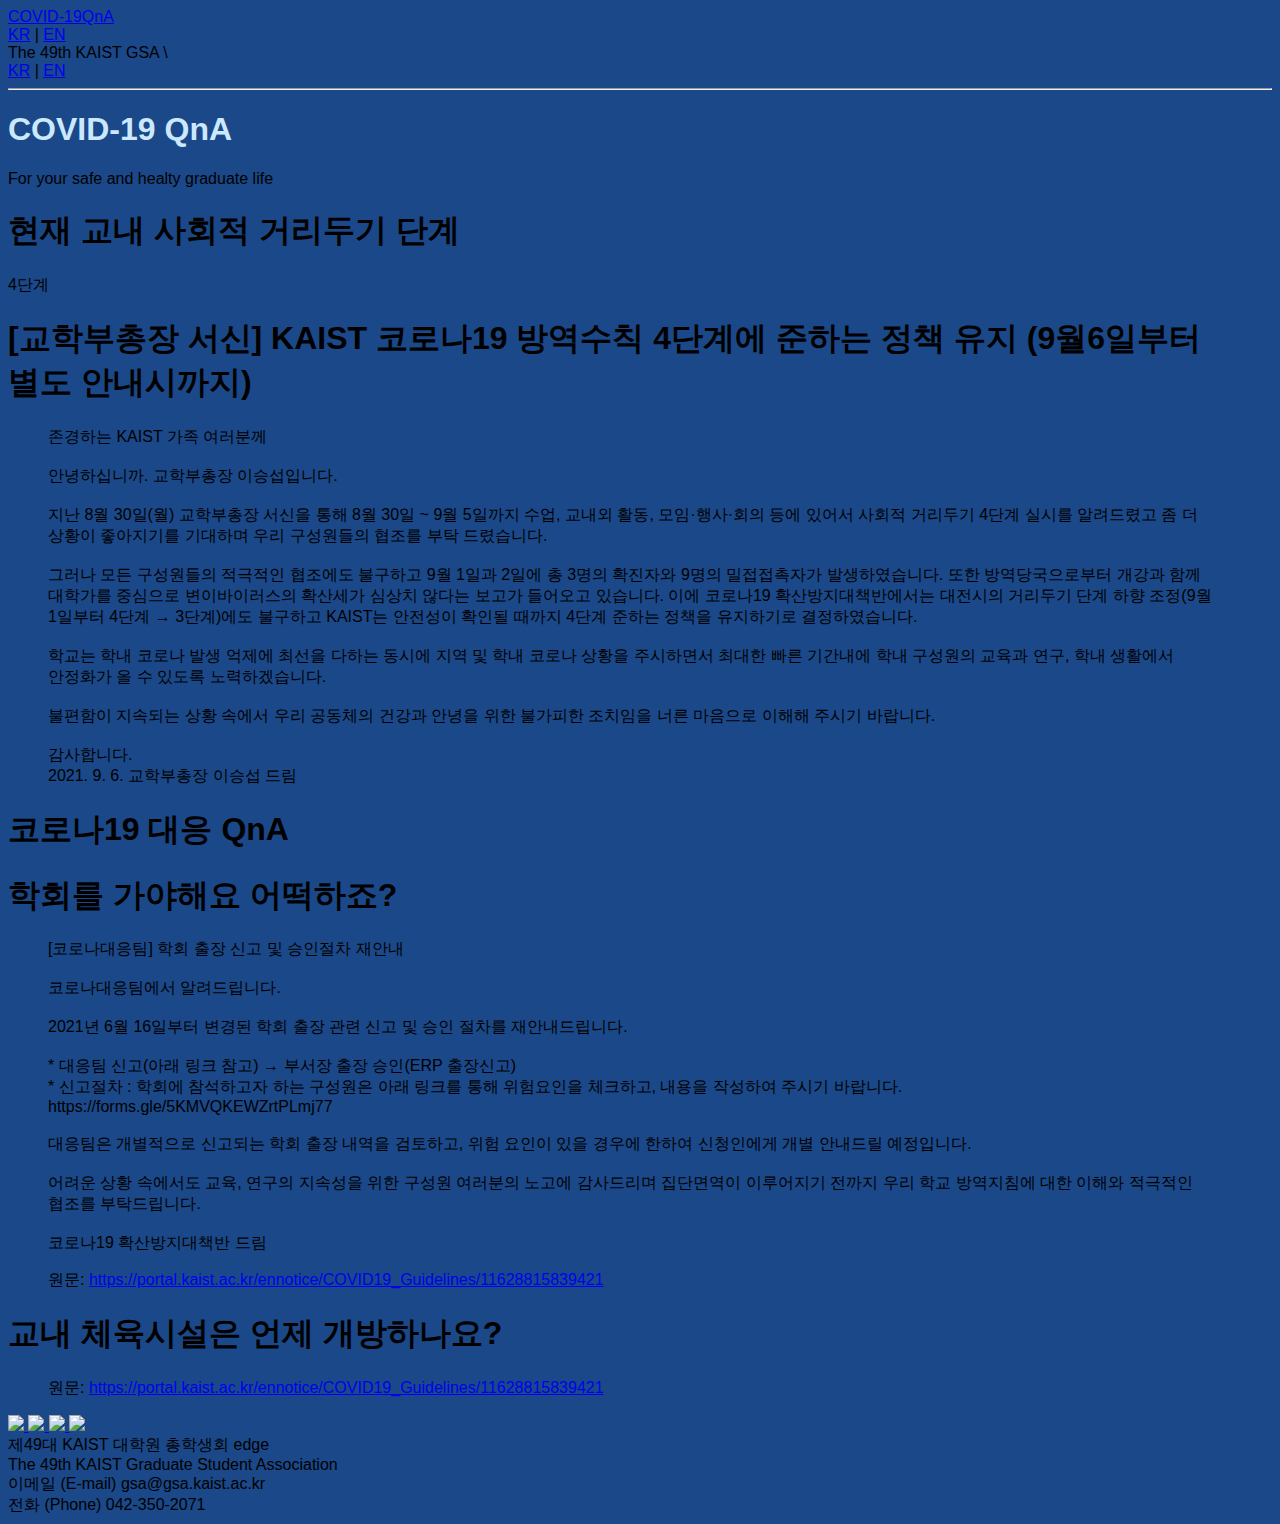
==== commit a281722d: "체육시설" ====
--- a/web/en/index.html
+++ b/web/en/index.html
@@ -139,22 +139,7 @@
             </h1>
             <blockquote class="mt-3">
                 <p class="text-md text-gray-500">
-                    [코로나대응팀] 학회 출장 신고 및 승인절차 재안내<br><br>
-
-                    코로나대응팀에서 알려드립니다.<br><br>
-
-                    2021년 6월 16일부터 변경된 학회 출장 관련 신고 및 승인 절차를 재안내드립니다.<br><br>
-
-                    * 대응팀 신고(아래 링크 참고) → 부서장 출장 승인(ERP 출장신고) <br>
-                    * 신고절차 : 학회에 참석하고자 하는 구성원은 아래 링크를 통해 위험요인을 체크하고, 내용을 작성하여 주시기 바랍니다.<br>
-                    https://forms.gle/5KMVQKEWZrtPLmj77<br><br>
-
-                    대응팀은 개별적으로 신고되는 학회 출장 내역을 검토하고, 위험 요인이 있을 경우에 한하여 신청인에게 개별 안내드릴 예정입니다.<br><br>
-
-                    어려운 상황 속에서도 교육, 연구의 지속성을 위한 구성원 여러분의 노고에 감사드리며 집단면역이 이루어지기 전까지 우리 학교 방역지침에 대한 이해와 적극적인 협조를
-                    부탁드립니다.<br><br>
-
-                    코로나19 확산방지대책반 드림<br>
+                    
                 </p>
                 <p class="text-sm text-gray-300">
                     원문: <a
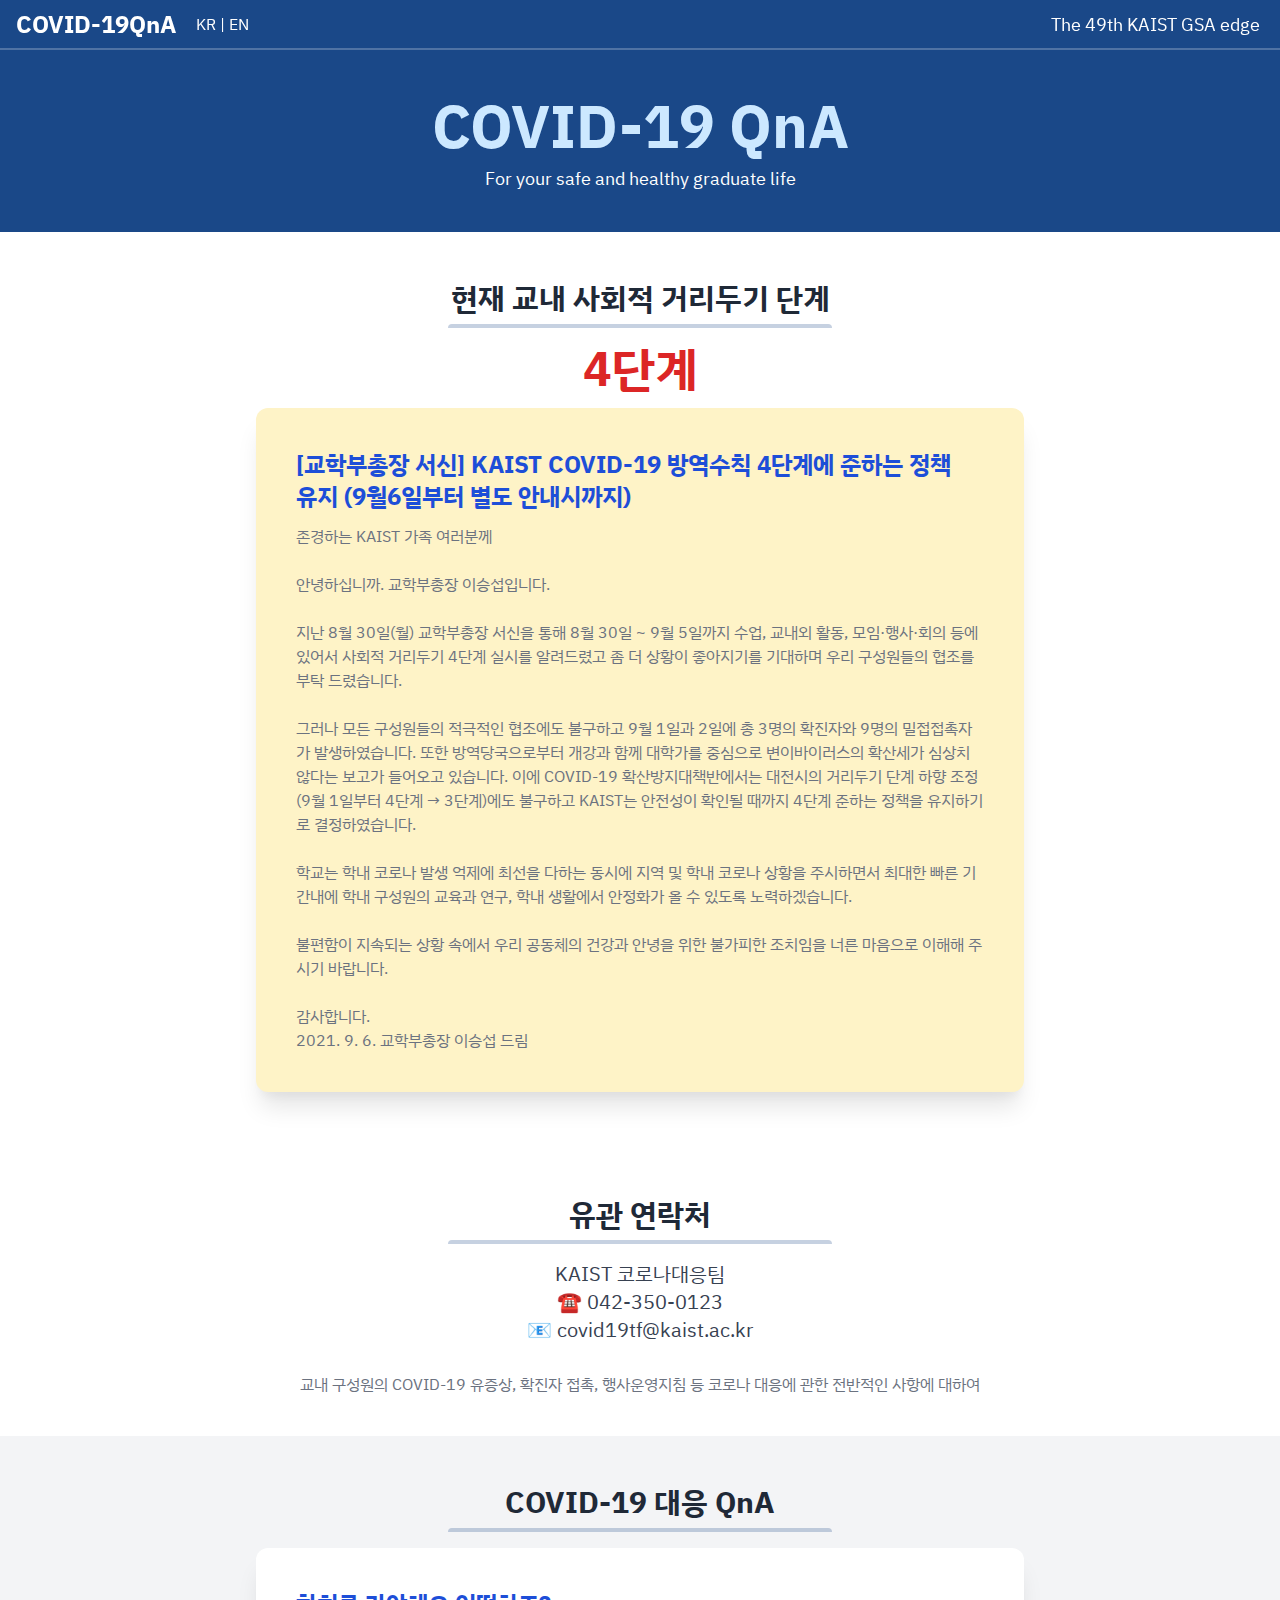
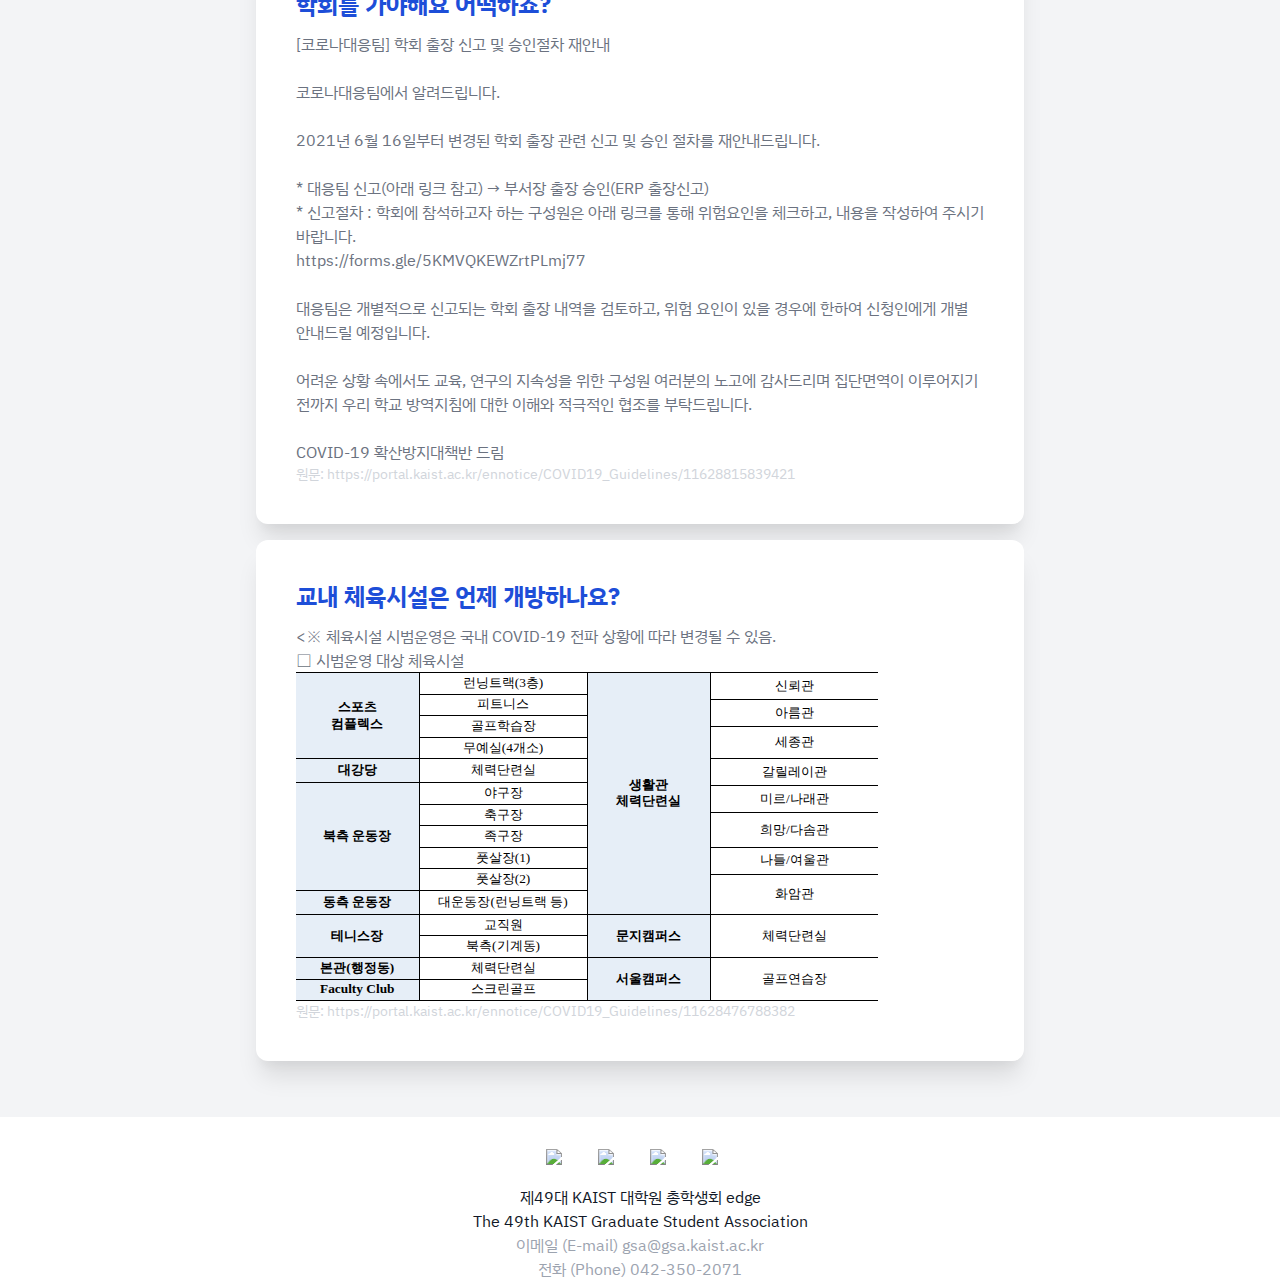
==== commit 86da758e: "k" ====
--- a/web/en/index.html
+++ b/web/en/index.html
@@ -6,7 +6,7 @@
     <meta name="viewport" content="width=device-width, initial-scale=1.0" />
     <meta http-equiv="X-UA-Compatible" content="ie=edge" />
     <title>
-        COVID19 QnA
+        COVID-19 QnA
     </title>
     <meta name="description" content="" />
     <meta name="keywords" content="" />
@@ -17,8 +17,8 @@
     <!-- <meta property="og:description" content="여러분의 연결된 대학원 생활을 위하여" /> -->
     <!-- <meta property="og:image" content="./static/images/thumb.jpg" /> -->
 
-    <link rel="stylesheet" href="./static/tailwind.min.css" />
-    <link href="./static/ibm-plex-sans-kr.min.css" rel="stylesheet" />
+    <link rel="stylesheet" href="../static/tailwind.min.css" />
+    <link href="../static/ibm-plex-sans-kr.min.css" rel="stylesheet" />
     <!-- Define your gradient here - use online tools to find a gradient matching your branding-->
     <style>
         .gradient {
@@ -42,13 +42,13 @@
                     </a>
                 </div>
                 <div class="hidden sm:block toggleColour text-white pl-5">
-                    <a href="./">KR</a> | <a href="./en/">EN</a>
+                    <a href="../">KR</a> | <a href="./">EN</a>
                 </div>
             </div>
 
             <div class="hidden sm:block pr-5">
                 <span class="toggleColour text-white text-lg">
-                    The 49th KAIST GSA \<edge\>
+                    The 49th KAIST GSA edge
                 </span>
             </div>
             <div class="block sm:hidden toggleColour text-white pr-5"><a href="./">KR</a> | <a href="./en/">EN</a></div>
@@ -61,7 +61,7 @@
             <!--Left Col-->
             <div class="flex flex-col w-full justify-center items-start text-center">
                 <h1 style="color:#cce8ff;" class="w-full text-3xl sm:text-6xl font-bold leading-tight">COVID-19 QnA</h1>
-                <p class="my-2 text-lg tracking-loose w-full">For your safe and healty graduate life</p>
+                <p class="my-2 text-lg tracking-loose w-full">For your safe and healthy graduate life</p>
                 <p class="leading-normal text-2xl mb-8"></p>
             </div>
         </div>
@@ -74,9 +74,9 @@
         <p class="w-full mx-auto text-center text-red-600 text-5xl font-bold">4단계</p>
 
         <div class="max-w-3xl container mx-auto w-full sm:w-3/4 my-4 p-10 bg-yellow-100 rounded-xl shadow-xl text-left">
-            <h1><span class="text-2xl font-bold text-blue-700">[교학부총장 서신] KAIST 코로나19 방역수칙 4단계에 준하는 정책 유지 (9월6일부터 별도
+            <h1><span class="text-2xl font-bold text-blue-700">[교학부총장 서신] KAIST COVID-19 방역수칙 4단계에 준하는 정책 유지 (9월6일부터 별도
                     안내시까지)</span></h1>
-            <blockquote class="mt-3">
+            <blockquote class="mt-3 break-all">
                 <p class="text-md text-gray-500">
                     존경하는 KAIST 가족 여러분께<br><br>
 
@@ -86,7 +86,7 @@
                     상황이 좋아지기를 기대하며 우리 구성원들의 협조를 부탁 드렸습니다.<br><br>
 
                     그러나 모든 구성원들의 적극적인 협조에도 불구하고 9월 1일과 2일에 총 3명의 확진자와 9명의 밀접접촉자가 발생하였습니다. 또한 방역당국으로부터 개강과 함께 대학가를 중심으로
-                    변이바이러스의 확산세가 심상치 않다는 보고가 들어오고 있습니다. 이에 코로나19 확산방지대책반에서는 대전시의 거리두기 단계 하향 조정(9월 1일부터 4단계 → 3단계)에도 불구하고
+                    변이바이러스의 확산세가 심상치 않다는 보고가 들어오고 있습니다. 이에 COVID-19 확산방지대책반에서는 대전시의 거리두기 단계 하향 조정(9월 1일부터 4단계 → 3단계)에도 불구하고
                     KAIST는 안전성이 확인될 때까지 4단계 준하는 정책을 유지하기로 결정하였습니다.<br><br>
 
                     학교는 학내 코로나 발생 억제에 최선을 다하는 동시에 지역 및 학내 코로나 상황을 주시하면서 최대한 빠른 기간내에 학내 구성원의 교육과 연구, 학내 생활에서 안정화가 올 수 있도록
@@ -101,14 +101,29 @@
         </div>
     </section>
 
+    <section class="bg-white py-8 sm:py-10">
+        <h1 class="w-full my-2 text-3xl md:text-3xl font-bold leading-tight text-center text-gray-800">유관 연락처</h1>
+        <div class="w-full mb-4 h-1 mx-auto gradient w-60 md:w-96 opacity-25 my-0 py-0 rounded-t"></div>
+        <p class="w-full mx-auto text-center text-xl text-gray-700">
+            KAIST 코로나대응팀<br>
+            ☎️ 042-350-0123<br>
+            📧 covid19tf@kaist.ac.kr<br><br>
+        </p>
+        <p class="w-full mx-auto text-center text-md text-gray-500">
+            교내 구성원의 COVID-19 유증상, 확진자 접촉, 행사운영지침 등 코로나 대응에 관한 전반적인 사항에 대하여
+        </p>
+
+        </div>
+    </section>
+
     <section class="bg-gray-100 py-8 sm:py-10">
-        <h1 class="w-full my-2 text-3xl md:text-3xl font-bold leading-tight text-center text-gray-800">코로나19 대응 QnA</h1>
+        <h1 class="w-full my-2 text-3xl md:text-3xl font-bold leading-tight text-center text-gray-800">COVID-19 대응 QnA</h1>
         <div class="w-full mb-4 h-1 mx-auto gradient w-60 md:w-96 opacity-25 my-0 py-0 rounded-t"></div>
 
         <div class="max-w-3xl container mx-auto w-full sm:w-3/4 my-4 p-10 bg-white rounded-xl shadow-xl text-left">
             <h1><span class="text-2xl font-bold text-blue-700">학회를 가야해요 어떡하죠?</span>
             </h1>
-            <blockquote class="mt-3">
+            <blockquote class="mt-3 break-all">
                 <p class="text-md text-gray-500">
                     [코로나대응팀] 학회 출장 신고 및 승인절차 재안내<br><br>
 
@@ -125,7 +140,7 @@
                     어려운 상황 속에서도 교육, 연구의 지속성을 위한 구성원 여러분의 노고에 감사드리며 집단면역이 이루어지기 전까지 우리 학교 방역지침에 대한 이해와 적극적인 협조를
                     부탁드립니다.<br><br>
 
-                    코로나19 확산방지대책반 드림<br>
+                    COVID-19 확산방지대책반 드림<br>
                 </p>
                 <p class="text-sm text-gray-300">
                     원문: <a
@@ -137,13 +152,442 @@
         <div class="max-w-3xl container mx-auto w-full sm:w-3/4 my-4 p-10 bg-white rounded-xl shadow-xl text-left">
             <h1><span class="text-2xl font-bold text-blue-700">교내 체육시설은 언제 개방하나요?</span>
             </h1>
-            <blockquote class="mt-3">
+
+            <blockquote class="mt-3 break-all">
                 <p class="text-md text-gray-500">
-                    
+                    <※ 체육시설 시범운영은 국내 COVID-19 전파 상황에 따라 변경될 수 있음.<br>
+
+                        □ 시범운영 대상 체육시설<br>
                 </p>
+                <table
+                    style="margin: 0px; padding: 0px; border: none; border-spacing: 0px; table-layout: fixed; word-break: break-all; font-size: 12px; border-collapse: collapse; color: rgb(84, 84, 84); font-family: 돋움, Dotum; background-color: rgb(255, 255, 255);">
+                    <tbody>
+                        <tr>
+                            <td rowspan="6" valign="middle"
+                                style="margin: 0px; padding: 1.41pt 5.1pt; border-top: 1px solid rgb(0, 0, 0); border-right: 1px solid rgb(0, 0, 0); border-bottom: 1px solid rgb(0, 0, 0); border-left: none; border-image: initial; border-spacing: 0px; table-layout: fixed; word-break: break-all; border-collapse: collapse; height: 80px; line-height: 20px; width: 123px; background: rgb(230, 238, 247);">
+                                <p class="0"
+                                    style="margin-right: 0px; margin-left: 0px; padding: 0px; line-height: 16.8px; text-align: center; word-break: keep-all; font-weight: bold; vertical-align: super;">
+                                    <span
+                                        style="margin: 0px; padding: 0px; vertical-align: bottom; font-family: 돋움; font-size: 10pt;"><span
+                                            style="margin: 0px; padding: 0px; vertical-align: bottom; font-size: 10pt; font-family: &quot;맑은 고딕&quot;; color: black;">스포츠</span></span>
+                                </p>
+                                <p class="0"
+                                    style="margin-right: 0px; margin-left: 0px; padding: 0px; line-height: 16.8px; text-align: center; word-break: keep-all; font-weight: bold; vertical-align: super;">
+                                    <span
+                                        style="margin: 0px; padding: 0px; vertical-align: bottom; font-family: 돋움; font-size: 10pt;"><span
+                                            style="margin: 0px; padding: 0px; vertical-align: bottom; font-size: 10pt; font-family: &quot;맑은 고딕&quot;; color: black;">컴플렉스</span></span>
+                                </p>
+                            </td>
+                            <td valign="middle"
+                                style="margin: 0px; padding: 1.41pt 5.1pt; border: 1px solid rgb(0, 0, 0); border-spacing: 0px; table-layout: fixed; word-break: break-all; border-collapse: collapse; height: 21px; line-height: 20px; width: 168px;">
+                                <p class="0"
+                                    style="margin-right: 0px; margin-left: 0px; padding: 0px; line-height: 16.8px; text-align: center; word-break: keep-all;">
+                                    <span
+                                        style="margin: 0px; padding: 0px; vertical-align: bottom; font-family: 돋움; font-size: 10pt;"><span
+                                            style="margin: 0px; padding: 0px; vertical-align: bottom; font-size: 10pt; font-family: &quot;맑은 고딕&quot;; color: black;">런닝트랙</span></span><span
+                                        style="margin: 0px; padding: 0px; vertical-align: bottom; font-family: 돋움; letter-spacing: 0pt; font-size: 10pt;"><span
+                                            style="margin: 0px; padding: 0px; vertical-align: bottom; font-size: 10pt; font-family: &quot;맑은 고딕&quot;; color: black;">(3</span></span><span
+                                        style="margin: 0px; padding: 0px; vertical-align: bottom; font-family: 돋움; font-size: 10pt;"><span
+                                            style="margin: 0px; padding: 0px; vertical-align: bottom; font-size: 10pt; font-family: &quot;맑은 고딕&quot;; color: black;">층</span></span><span
+                                        style="margin: 0px; padding: 0px; vertical-align: bottom; font-family: 돋움; letter-spacing: 0pt; font-size: 10pt;"><span
+                                            style="margin: 0px; padding: 0px; vertical-align: bottom; font-size: 10pt; font-family: &quot;맑은 고딕&quot;; color: black;">)</span></span>
+                                </p>
+                            </td>
+                            <td rowspan="18" valign="middle"
+                                style="margin: 0px; padding: 1.41pt 5.1pt; border: 1px solid rgb(0, 0, 0); border-spacing: 0px; table-layout: fixed; word-break: break-all; border-collapse: collapse; height: 214px; line-height: 20px; width: 123px; background: rgb(230, 238, 247);">
+                                <p class="0"
+                                    style="margin-right: 0px; margin-left: 0px; padding: 0px; line-height: 16.8px; text-align: center; word-break: keep-all;">
+                                    <span
+                                        style="margin: 0px; padding: 0px; vertical-align: bottom; font-family: 돋움; font-weight: bold; font-size: 10pt;"><span
+                                            style="margin: 0px; padding: 0px; vertical-align: bottom; font-size: 10pt; font-family: &quot;맑은 고딕&quot;; color: black;">생활관</span></span>
+                                </p>
+                                <p class="0"
+                                    style="margin-right: 0px; margin-left: 0px; padding: 0px; line-height: 16.8px; text-align: center; word-break: keep-all;">
+                                    <span
+                                        style="margin: 0px; padding: 0px; vertical-align: bottom; font-family: 돋움; font-weight: bold; font-size: 10pt;"><span
+                                            style="margin: 0px; padding: 0px; vertical-align: bottom; font-size: 10pt; font-family: &quot;맑은 고딕&quot;; color: black;">체력단련실</span></span>
+                                </p>
+                            </td>
+                            <td rowspan="2" valign="middle"
+                                style="margin: 0px; padding: 1.41pt 5.1pt; border-top: 1px solid rgb(0, 0, 0); border-right: none; border-bottom: 1px solid rgb(0, 0, 0); border-left: 1px solid rgb(0, 0, 0); border-image: initial; border-spacing: 0px; table-layout: fixed; word-break: break-all; border-collapse: collapse; height: 27px; line-height: 20px; width: 168px;">
+                                <p class="0"
+                                    style="margin-right: 0px; margin-left: 0px; padding: 0px; line-height: 16.8px; text-align: center; word-break: keep-all;">
+                                    <span
+                                        style="margin: 0px; padding: 0px; vertical-align: bottom; font-family: 돋움; font-size: 10pt;"><span
+                                            style="margin: 0px; padding: 0px; vertical-align: bottom; font-size: 10pt; font-family: &quot;맑은 고딕&quot;; color: black;">신뢰관</span></span>
+                                </p>
+                            </td>
+                        </tr>
+                        <tr>
+                            <td rowspan="2" valign="middle"
+                                style="margin: 0px; padding: 1.41pt 5.1pt; border: 1px solid rgb(0, 0, 0); border-spacing: 0px; table-layout: fixed; word-break: break-all; border-collapse: collapse; height: 21px; line-height: 20px; width: 168px;">
+                                <p class="0"
+                                    style="margin-right: 0px; margin-left: 0px; padding: 0px; line-height: 16.8px; text-align: center; word-break: keep-all; vertical-align: super;">
+                                    <span
+                                        style="margin: 0px; padding: 0px; vertical-align: bottom; font-family: 돋움; font-size: 10pt;"><span
+                                            style="margin: 0px; padding: 0px; vertical-align: bottom; font-size: 10pt; font-family: &quot;맑은 고딕&quot;; color: black;">피트니스</span></span>
+                                </p>
+                            </td>
+                        </tr>
+                        <tr>
+                            <td rowspan="2" valign="middle"
+                                style="margin: 0px; padding: 1.41pt 5.1pt; border-top: 1px solid rgb(0, 0, 0); border-right: none; border-bottom: 1px solid rgb(0, 0, 0); border-left: 1px solid rgb(0, 0, 0); border-image: initial; border-spacing: 0px; table-layout: fixed; word-break: break-all; border-collapse: collapse; height: 27px; line-height: 20px; width: 168px;">
+                                <p class="0"
+                                    style="margin-right: 0px; margin-left: 0px; padding: 0px; line-height: 16.8px; text-align: center; word-break: keep-all;">
+                                    <span
+                                        style="margin: 0px; padding: 0px; vertical-align: bottom; font-family: 돋움; font-size: 10pt;"><span
+                                            style="margin: 0px; padding: 0px; vertical-align: bottom; font-size: 10pt; font-family: &quot;맑은 고딕&quot;; color: black;">아름관</span></span>
+                                </p>
+                            </td>
+                        </tr>
+                        <tr>
+                            <td rowspan="2" valign="middle"
+                                style="margin: 0px; padding: 1.41pt 5.1pt; border: 1px solid rgb(0, 0, 0); border-spacing: 0px; table-layout: fixed; word-break: break-all; border-collapse: collapse; height: 17px; line-height: 20px; width: 168px;">
+                                <p class="0"
+                                    style="margin-right: 0px; margin-left: 0px; padding: 0px; line-height: 16.8px; text-align: center; word-break: keep-all;">
+                                    <span
+                                        style="margin: 0px; padding: 0px; vertical-align: bottom; font-family: 돋움; font-size: 10pt;"><span
+                                            style="margin: 0px; padding: 0px; vertical-align: bottom; font-size: 10pt; font-family: &quot;맑은 고딕&quot;; color: black;">골프학습장</span></span>
+                                </p>
+                            </td>
+                        </tr>
+                        <tr>
+                            <td rowspan="3" valign="middle"
+                                style="margin: 0px; padding: 1.41pt 5.1pt; border-top: 1px solid rgb(0, 0, 0); border-right: none; border-bottom: 1px solid rgb(0, 0, 0); border-left: 1px solid rgb(0, 0, 0); border-image: initial; border-spacing: 0px; table-layout: fixed; word-break: break-all; border-collapse: collapse; height: 28px; line-height: 20px; width: 168px;">
+                                <p class="0"
+                                    style="margin-right: 0px; margin-left: 0px; padding: 0px; line-height: 16.8px; text-align: center; word-break: keep-all;">
+                                    <span
+                                        style="margin: 0px; padding: 0px; vertical-align: bottom; font-family: 돋움; font-size: 10pt;"><span
+                                            style="margin: 0px; padding: 0px; vertical-align: bottom; font-size: 10pt; font-family: &quot;맑은 고딕&quot;; color: black;">세종관</span></span>
+                                </p>
+                            </td>
+                        </tr>
+                        <tr>
+                            <td valign="middle"
+                                style="margin: 0px; padding: 1.41pt 5.1pt; border: 1px solid rgb(0, 0, 0); border-spacing: 0px; table-layout: fixed; word-break: break-all; border-collapse: collapse; height: 21px; line-height: 20px; width: 168px;">
+                                <p class="0"
+                                    style="margin-right: 0px; margin-left: 0px; padding: 0px; line-height: 16.8px; text-align: center; word-break: keep-all;">
+                                    <span
+                                        style="margin: 0px; padding: 0px; vertical-align: bottom; font-family: 돋움; font-size: 10pt;"><span
+                                            style="margin: 0px; padding: 0px; vertical-align: bottom; font-size: 10pt; font-family: &quot;맑은 고딕&quot;; color: black;">무예실</span></span><span
+                                        style="margin: 0px; padding: 0px; vertical-align: bottom; font-family: 돋움; letter-spacing: 0pt; font-size: 10pt;"><span
+                                            style="margin: 0px; padding: 0px; vertical-align: bottom; font-size: 10pt; font-family: &quot;맑은 고딕&quot;; color: black;">(4</span></span><span
+                                        style="margin: 0px; padding: 0px; vertical-align: bottom; font-family: 돋움; font-size: 10pt;"><span
+                                            style="margin: 0px; padding: 0px; vertical-align: bottom; font-size: 10pt; font-family: &quot;맑은 고딕&quot;; color: black;">개소</span></span><span
+                                        style="margin: 0px; padding: 0px; vertical-align: bottom; font-family: 돋움; letter-spacing: 0pt; font-size: 10pt;"><span
+                                            style="margin: 0px; padding: 0px; vertical-align: bottom; font-size: 10pt; font-family: &quot;맑은 고딕&quot;; color: black;">)</span></span>
+                                </p>
+                            </td>
+                        </tr>
+                        <tr>
+                            <td rowspan="2" valign="middle"
+                                style="margin: 0px; padding: 1.41pt 5.1pt; border-top: 1px solid rgb(0, 0, 0); border-right: 1px solid rgb(0, 0, 0); border-bottom: 1px solid rgb(0, 0, 0); border-left: none; border-image: initial; border-spacing: 0px; table-layout: fixed; word-break: break-all; border-collapse: collapse; height: 24px; line-height: 20px; width: 123px; background: rgb(230, 238, 247);">
+                                <p class="0"
+                                    style="margin-right: 0px; margin-left: 0px; padding: 0px; line-height: 16.8px; text-align: center; word-break: keep-all; font-weight: bold; vertical-align: super;">
+                                    <span
+                                        style="margin: 0px; padding: 0px; vertical-align: bottom; font-family: 돋움; font-size: 10pt;"><span
+                                            style="margin: 0px; padding: 0px; vertical-align: bottom; font-size: 10pt; font-family: &quot;맑은 고딕&quot;; color: black;">대강당</span></span>
+                                </p>
+                            </td>
+                            <td rowspan="2" valign="middle"
+                                style="margin: 0px; padding: 1.41pt 5.1pt; border: 1px solid rgb(0, 0, 0); border-spacing: 0px; table-layout: fixed; word-break: break-all; border-collapse: collapse; height: 24px; line-height: 20px; width: 168px;">
+                                <p class="0"
+                                    style="margin-right: 0px; margin-left: 0px; padding: 0px; line-height: 16.8px; text-align: center; word-break: keep-all;">
+                                    <span
+                                        style="margin: 0px; padding: 0px; vertical-align: bottom; font-family: 돋움; font-size: 10pt;"><span
+                                            style="margin: 0px; padding: 0px; vertical-align: bottom; font-size: 10pt; font-family: &quot;맑은 고딕&quot;; color: black;">체력단련실</span></span>
+                                </p>
+                            </td>
+                        </tr>
+                        <tr>
+                            <td rowspan="2" valign="middle"
+                                style="margin: 0px; padding: 1.41pt 5.1pt; border-top: 1px solid rgb(0, 0, 0); border-right: none; border-bottom: 1px solid rgb(0, 0, 0); border-left: 1px solid rgb(0, 0, 0); border-image: initial; border-spacing: 0px; table-layout: fixed; word-break: break-all; border-collapse: collapse; height: 27px; line-height: 20px; width: 168px;">
+                                <p class="0"
+                                    style="margin-right: 0px; margin-left: 0px; padding: 0px; line-height: 16.8px; text-align: center; word-break: keep-all;">
+                                    <span
+                                        style="margin: 0px; padding: 0px; vertical-align: bottom; font-family: 돋움; font-size: 10pt;"><span
+                                            style="margin: 0px; padding: 0px; vertical-align: bottom; font-size: 10pt; font-family: &quot;맑은 고딕&quot;; color: black;">갈릴레이관</span></span>
+                                </p>
+                            </td>
+                        </tr>
+                        <tr>
+                            <td rowspan="9" valign="middle"
+                                style="margin: 0px; padding: 1.41pt 5.1pt; border-top: 1px solid rgb(0, 0, 0); border-right: 1px solid rgb(0, 0, 0); border-bottom: 1px solid rgb(0, 0, 0); border-left: none; border-image: initial; border-spacing: 0px; table-layout: fixed; word-break: break-all; border-collapse: collapse; height: 86px; line-height: 20px; width: 123px; background: rgb(230, 238, 247);">
+                                <p class="0"
+                                    style="margin-right: 0px; margin-left: 0px; padding: 0px; line-height: 16.8px; text-align: center; word-break: keep-all; font-weight: bold; vertical-align: super;">
+                                    <span
+                                        style="margin: 0px; padding: 0px; vertical-align: bottom; font-family: 돋움; font-size: 10pt;"><span
+                                            style="margin: 0px; padding: 0px; vertical-align: bottom; font-size: 10pt; font-family: &quot;맑은 고딕&quot;; color: black;">북측
+                                            운동장</span></span>
+                                </p>
+                            </td>
+                            <td rowspan="2" valign="middle"
+                                style="margin: 0px; padding: 1.41pt 5.1pt; border: 1px solid rgb(0, 0, 0); border-spacing: 0px; table-layout: fixed; word-break: break-all; border-collapse: collapse; height: 17px; line-height: 20px; width: 168px;">
+                                <p class="0"
+                                    style="margin-right: 0px; margin-left: 0px; padding: 0px; line-height: 16.8px; text-align: center; word-break: keep-all;">
+                                    <span
+                                        style="margin: 0px; padding: 0px; vertical-align: bottom; font-family: 돋움; font-size: 10pt;"><span
+                                            style="margin: 0px; padding: 0px; vertical-align: bottom; font-size: 10pt; font-family: &quot;맑은 고딕&quot;; color: black;">야구장</span></span>
+                                </p>
+                            </td>
+                        </tr>
+                        <tr>
+                            <td rowspan="2" valign="middle"
+                                style="margin: 0px; padding: 1.41pt 5.1pt; border-top: 1px solid rgb(0, 0, 0); border-right: none; border-bottom: 1px solid rgb(0, 0, 0); border-left: 1px solid rgb(0, 0, 0); border-image: initial; border-spacing: 0px; table-layout: fixed; word-break: break-all; border-collapse: collapse; height: 27px; line-height: 20px; width: 168px;">
+                                <p class="0"
+                                    style="margin-right: 0px; margin-left: 0px; padding: 0px; line-height: 16.8px; text-align: center; word-break: keep-all;">
+                                    <span
+                                        style="margin: 0px; padding: 0px; vertical-align: bottom; font-family: 돋움; font-size: 10pt;"><span
+                                            style="margin: 0px; padding: 0px; vertical-align: bottom; font-size: 10pt; font-family: &quot;맑은 고딕&quot;; color: black;">미르</span></span><span
+                                        style="margin: 0px; padding: 0px; vertical-align: bottom; font-family: 돋움; letter-spacing: 0pt; font-size: 10pt;"><span
+                                            style="margin: 0px; padding: 0px; vertical-align: bottom; font-size: 10pt; font-family: &quot;맑은 고딕&quot;; color: black;">/</span></span><span
+                                        style="margin: 0px; padding: 0px; vertical-align: bottom; font-family: 돋움; font-size: 10pt;"><span
+                                            style="margin: 0px; padding: 0px; vertical-align: bottom; font-size: 10pt; font-family: &quot;맑은 고딕&quot;; color: black;">나래관</span></span>
+                                </p>
+                            </td>
+                        </tr>
+                        <tr>
+                            <td rowspan="2" valign="middle"
+                                style="margin: 0px; padding: 1.41pt 5.1pt; border: 1px solid rgb(0, 0, 0); border-spacing: 0px; table-layout: fixed; word-break: break-all; border-collapse: collapse; height: 17px; line-height: 20px; width: 168px;">
+                                <p class="0"
+                                    style="margin-right: 0px; margin-left: 0px; padding: 0px; line-height: 16.8px; text-align: center; word-break: keep-all;">
+                                    <span
+                                        style="margin: 0px; padding: 0px; vertical-align: bottom; font-family: 돋움; font-size: 10pt;"><span
+                                            style="margin: 0px; padding: 0px; vertical-align: bottom; font-size: 10pt; font-family: &quot;맑은 고딕&quot;; color: black;">축구장</span></span>
+                                </p>
+                            </td>
+                        </tr>
+                        <tr>
+                            <td rowspan="3" valign="middle"
+                                style="margin: 0px; padding: 1.41pt 5.1pt; border-top: 1px solid rgb(0, 0, 0); border-right: none; border-bottom: 1px solid rgb(0, 0, 0); border-left: 1px solid rgb(0, 0, 0); border-image: initial; border-spacing: 0px; table-layout: fixed; word-break: break-all; border-collapse: collapse; height: 27px; line-height: 20px; width: 168px;">
+                                <p class="0"
+                                    style="margin-right: 0px; margin-left: 0px; padding: 0px; line-height: 16.8px; text-align: center; word-break: keep-all;">
+                                    <span
+                                        style="margin: 0px; padding: 0px; vertical-align: bottom; font-family: 돋움; font-size: 10pt;"><span
+                                            style="margin: 0px; padding: 0px; vertical-align: bottom; font-size: 10pt; font-family: &quot;맑은 고딕&quot;; color: black;">희망</span></span><span
+                                        style="margin: 0px; padding: 0px; vertical-align: bottom; font-family: 돋움; letter-spacing: 0pt; font-size: 10pt;"><span
+                                            style="margin: 0px; padding: 0px; vertical-align: bottom; font-size: 10pt; font-family: &quot;맑은 고딕&quot;; color: black;">/</span></span><span
+                                        style="margin: 0px; padding: 0px; vertical-align: bottom; font-family: 돋움; font-size: 10pt;"><span
+                                            style="margin: 0px; padding: 0px; vertical-align: bottom; font-size: 10pt; font-family: &quot;맑은 고딕&quot;; color: black;">다솜관</span></span>
+                                </p>
+                            </td>
+                        </tr>
+                        <tr>
+                            <td valign="middle"
+                                style="margin: 0px; padding: 1.41pt 5.1pt; border: 1px solid rgb(0, 0, 0); border-spacing: 0px; table-layout: fixed; word-break: break-all; border-collapse: collapse; height: 17px; line-height: 20px; width: 168px;">
+                                <p class="0"
+                                    style="margin-right: 0px; margin-left: 0px; padding: 0px; line-height: 16.8px; text-align: center; word-break: keep-all;">
+                                    <span
+                                        style="margin: 0px; padding: 0px; vertical-align: bottom; font-family: 돋움; font-size: 10pt;"><span
+                                            style="margin: 0px; padding: 0px; vertical-align: bottom; font-size: 10pt; font-family: &quot;맑은 고딕&quot;; color: black;">족구장</span></span>
+                                </p>
+                            </td>
+                        </tr>
+                        <tr>
+                            <td rowspan="2" valign="middle"
+                                style="margin: 0px; padding: 1.41pt 5.1pt; border: 1px solid rgb(0, 0, 0); border-spacing: 0px; table-layout: fixed; word-break: break-all; border-collapse: collapse; height: 17px; line-height: 20px; width: 168px;">
+                                <p class="0"
+                                    style="margin-right: 0px; margin-left: 0px; padding: 0px; line-height: 16.8px; text-align: center; word-break: keep-all;">
+                                    <span
+                                        style="margin: 0px; padding: 0px; vertical-align: bottom; font-family: 돋움; font-size: 10pt;"><span
+                                            style="margin: 0px; padding: 0px; vertical-align: bottom; font-size: 10pt; font-family: &quot;맑은 고딕&quot;; color: black;">풋살장</span></span><span
+                                        style="margin: 0px; padding: 0px; vertical-align: bottom; font-family: 돋움; letter-spacing: 0pt; font-size: 10pt;"><span
+                                            style="margin: 0px; padding: 0px; vertical-align: bottom; font-size: 10pt; font-family: &quot;맑은 고딕&quot;; color: black;">(1)</span></span>
+                                </p>
+                            </td>
+                        </tr>
+                        <tr>
+                            <td rowspan="2" valign="middle"
+                                style="margin: 0px; padding: 1.41pt 5.1pt; border-top: 1px solid rgb(0, 0, 0); border-right: none; border-bottom: 1px solid rgb(0, 0, 0); border-left: 1px solid rgb(0, 0, 0); border-image: initial; border-spacing: 0px; table-layout: fixed; word-break: break-all; border-collapse: collapse; height: 27px; line-height: 20px; width: 168px;">
+                                <p class="0"
+                                    style="margin-right: 0px; margin-left: 0px; padding: 0px; line-height: 16.8px; text-align: center; word-break: keep-all;">
+                                    <span
+                                        style="margin: 0px; padding: 0px; vertical-align: bottom; font-family: 돋움; font-size: 10pt;"><span
+                                            style="margin: 0px; padding: 0px; vertical-align: bottom; font-size: 10pt; font-family: &quot;맑은 고딕&quot;; color: black;">나들</span></span><span
+                                        style="margin: 0px; padding: 0px; vertical-align: bottom; font-family: 돋움; letter-spacing: 0pt; font-size: 10pt;"><span
+                                            style="margin: 0px; padding: 0px; vertical-align: bottom; font-size: 10pt; font-family: &quot;맑은 고딕&quot;; color: black;">/</span></span><span
+                                        style="margin: 0px; padding: 0px; vertical-align: bottom; font-family: 돋움; font-size: 10pt;"><span
+                                            style="margin: 0px; padding: 0px; vertical-align: bottom; font-size: 10pt; font-family: &quot;맑은 고딕&quot;; color: black;">여울관</span></span>
+                                </p>
+                            </td>
+                        </tr>
+                        <tr>
+                            <td rowspan="2" valign="middle"
+                                style="margin: 0px; padding: 1.41pt 5.1pt; border: 1px solid rgb(0, 0, 0); border-spacing: 0px; table-layout: fixed; word-break: break-all; border-collapse: collapse; height: 18px; line-height: 20px; width: 168px;">
+                                <p class="0"
+                                    style="margin-right: 0px; margin-left: 0px; padding: 0px; line-height: 16.8px; text-align: center; word-break: keep-all;">
+                                    <span
+                                        style="margin: 0px; padding: 0px; vertical-align: bottom; font-family: 돋움; font-size: 10pt;"><span
+                                            style="margin: 0px; padding: 0px; vertical-align: bottom; font-size: 10pt; font-family: &quot;맑은 고딕&quot;; color: black;">풋살장</span></span><span
+                                        style="margin: 0px; padding: 0px; vertical-align: bottom; font-family: 돋움; letter-spacing: 0pt; font-size: 10pt;"><span
+                                            style="margin: 0px; padding: 0px; vertical-align: bottom; font-size: 10pt; font-family: &quot;맑은 고딕&quot;; color: black;">(2)</span></span>
+                                </p>
+                            </td>
+                        </tr>
+                        <tr>
+                            <td rowspan="2" valign="middle"
+                                style="margin: 0px; padding: 1.41pt 5.1pt; border-top: 1px solid rgb(0, 0, 0); border-right: none; border-bottom: 1px solid rgb(0, 0, 0); border-left: 1px solid rgb(0, 0, 0); border-image: initial; border-spacing: 0px; table-layout: fixed; word-break: break-all; border-collapse: collapse; height: 25px; line-height: 20px; width: 168px;">
+                                <p class="0"
+                                    style="margin-right: 0px; margin-left: 0px; padding: 0px; line-height: 16.8px; text-align: center; word-break: keep-all;">
+                                    <span
+                                        style="margin: 0px; padding: 0px; vertical-align: bottom; font-family: 돋움; font-size: 10pt;"><span
+                                            style="margin: 0px; padding: 0px; vertical-align: bottom; font-size: 10pt; font-family: &quot;맑은 고딕&quot;; color: black;">화암관</span></span>
+                                </p>
+                            </td>
+                        </tr>
+                        <tr>
+                            <td valign="middle"
+                                style="margin: 0px; padding: 1.41pt 5.1pt; border-top: 1px solid rgb(0, 0, 0); border-right: 1px solid rgb(0, 0, 0); border-bottom: 1px solid rgb(0, 0, 0); border-left: none; border-image: initial; border-spacing: 0px; table-layout: fixed; word-break: break-all; border-collapse: collapse; height: 24px; line-height: 20px; width: 123px; background: rgb(230, 238, 247);">
+                                <p class="0"
+                                    style="margin-right: 0px; margin-left: 0px; padding: 0px; line-height: 16.8px; text-align: center; word-break: keep-all; font-weight: bold; vertical-align: super;">
+                                    <span
+                                        style="margin: 0px; padding: 0px; vertical-align: bottom; font-family: 돋움; font-size: 10pt;"><span
+                                            style="margin: 0px; padding: 0px; vertical-align: bottom; font-size: 10pt; font-family: &quot;맑은 고딕&quot;; color: black;">동측
+                                            운동장</span></span>
+                                </p>
+                            </td>
+                            <td valign="middle"
+                                style="margin: 0px; padding: 1.41pt 5.1pt; border: 1px solid rgb(0, 0, 0); border-spacing: 0px; table-layout: fixed; word-break: break-all; border-collapse: collapse; height: 24px; line-height: 20px; width: 168px;">
+                                <p class="0"
+                                    style="margin-right: 0px; margin-left: 0px; padding: 0px; line-height: 16.8px; text-align: center; word-break: keep-all;">
+                                    <span
+                                        style="margin: 0px; padding: 0px; vertical-align: bottom; font-family: 돋움; font-size: 10pt;"><span
+                                            style="margin: 0px; padding: 0px; vertical-align: bottom; font-size: 10pt; font-family: &quot;맑은 고딕&quot;; color: black;">대운동장</span></span><span
+                                        style="margin: 0px; padding: 0px; vertical-align: bottom; font-family: 돋움; letter-spacing: 0pt; font-size: 10pt;"><span
+                                            style="margin: 0px; padding: 0px; vertical-align: bottom; font-size: 10pt; font-family: &quot;맑은 고딕&quot;; color: black;">(</span></span><span
+                                        style="margin: 0px; padding: 0px; vertical-align: bottom; font-family: 돋움; font-size: 10pt;"><span
+                                            style="margin: 0px; padding: 0px; vertical-align: bottom; font-size: 10pt; font-family: &quot;맑은 고딕&quot;; color: black;">런닝트랙
+                                            등</span></span><span
+                                        style="margin: 0px; padding: 0px; vertical-align: bottom; font-family: 돋움; letter-spacing: 0pt; font-size: 10pt;"><span
+                                            style="margin: 0px; padding: 0px; vertical-align: bottom; font-size: 10pt; font-family: &quot;맑은 고딕&quot;; color: black;">)</span></span>
+                                </p>
+                            </td>
+                        </tr>
+                        <tr>
+                            <td rowspan="2" valign="middle"
+                                style="margin: 0px; padding: 1.41pt 5.1pt; border-top: 1px solid rgb(0, 0, 0); border-right: 1px solid rgb(0, 0, 0); border-bottom: 1px solid rgb(0, 0, 0); border-left: none; border-image: initial; border-spacing: 0px; table-layout: fixed; word-break: break-all; border-collapse: collapse; height: 34px; line-height: 20px; width: 123px; background: rgb(230, 238, 247);">
+                                <p class="0"
+                                    style="margin-right: 0px; margin-left: 0px; padding: 0px; line-height: 16.8px; text-align: center; word-break: keep-all; font-weight: bold; vertical-align: super;">
+                                    <span
+                                        style="margin: 0px; padding: 0px; vertical-align: bottom; font-family: 돋움; font-size: 10pt;"><span
+                                            style="margin: 0px; padding: 0px; vertical-align: bottom; font-size: 10pt; font-family: &quot;맑은 고딕&quot;; color: black;">테니스장</span></span>
+                                </p>
+                            </td>
+                            <td valign="middle"
+                                style="margin: 0px; padding: 1.41pt 5.1pt; border: 1px solid rgb(0, 0, 0); border-spacing: 0px; table-layout: fixed; word-break: break-all; border-collapse: collapse; height: 17px; line-height: 20px; width: 168px;">
+                                <p class="0"
+                                    style="margin-right: 0px; margin-left: 0px; padding: 0px; line-height: 16.8px; text-align: center; word-break: keep-all;">
+                                    <span
+                                        style="margin: 0px; padding: 0px; vertical-align: bottom; font-family: 돋움; font-size: 10pt;"><span
+                                            style="margin: 0px; padding: 0px; vertical-align: bottom; font-size: 10pt; font-family: &quot;맑은 고딕&quot;; color: black;">교직원</span></span>
+                                </p>
+                            </td>
+                            <td rowspan="2" valign="middle"
+                                style="margin: 0px; padding: 1.41pt 5.1pt; border: 1px solid rgb(0, 0, 0); border-spacing: 0px; table-layout: fixed; word-break: break-all; border-collapse: collapse; height: 34px; line-height: 20px; width: 123px; background: rgb(230, 238, 247);">
+                                <p class="0"
+                                    style="margin-right: 0px; margin-left: 0px; padding: 0px; line-height: 16.8px; text-align: center; word-break: keep-all;">
+                                    <span
+                                        style="margin: 0px; padding: 0px; vertical-align: bottom; font-family: 돋움; font-weight: bold; font-size: 10pt;"><span
+                                            style="margin: 0px; padding: 0px; vertical-align: bottom; font-size: 10pt; font-family: &quot;맑은 고딕&quot;; color: black;">문지캠퍼스</span></span>
+                                </p>
+                            </td>
+                            <td rowspan="2" valign="middle"
+                                style="margin: 0px; padding: 1.41pt 5.1pt; border-top: 1px solid rgb(0, 0, 0); border-right: none; border-bottom: 1px solid rgb(0, 0, 0); border-left: 1px solid rgb(0, 0, 0); border-image: initial; border-spacing: 0px; table-layout: fixed; word-break: break-all; border-collapse: collapse; height: 34px; line-height: 20px; width: 168px;">
+                                <p class="0"
+                                    style="margin-right: 0px; margin-left: 0px; padding: 0px; line-height: 16.8px; text-align: center; word-break: keep-all;">
+                                    <span
+                                        style="margin: 0px; padding: 0px; vertical-align: bottom; font-family: 돋움; font-size: 10pt;"><span
+                                            style="margin: 0px; padding: 0px; vertical-align: bottom; font-size: 10pt; font-family: &quot;맑은 고딕&quot;; color: black;">체력단련실</span></span>
+                                </p>
+                            </td>
+                        </tr>
+                        <tr>
+                            <td valign="middle"
+                                style="margin: 0px; padding: 1.41pt 5.1pt; border: 1px solid rgb(0, 0, 0); border-spacing: 0px; table-layout: fixed; word-break: break-all; border-collapse: collapse; height: 17px; line-height: 20px; width: 168px;">
+                                <p class="0"
+                                    style="margin-right: 0px; margin-left: 0px; padding: 0px; line-height: 16.8px; text-align: center; word-break: keep-all;">
+                                    <span
+                                        style="margin: 0px; padding: 0px; vertical-align: bottom; font-family: 돋움; font-size: 10pt;"><span
+                                            style="margin: 0px; padding: 0px; vertical-align: bottom; font-size: 10pt; font-family: &quot;맑은 고딕&quot;; color: black;">북측</span></span><span
+                                        style="margin: 0px; padding: 0px; vertical-align: bottom; font-family: 돋움; letter-spacing: 0pt; font-size: 10pt;"><span
+                                            style="margin: 0px; padding: 0px; vertical-align: bottom; font-size: 10pt; font-family: &quot;맑은 고딕&quot;; color: black;">(</span></span><span
+                                        style="margin: 0px; padding: 0px; vertical-align: bottom; font-family: 돋움; font-size: 10pt;"><span
+                                            style="margin: 0px; padding: 0px; vertical-align: bottom; font-size: 10pt; font-family: &quot;맑은 고딕&quot;; color: black;">기계동</span></span><span
+                                        style="margin: 0px; padding: 0px; vertical-align: bottom; font-family: 돋움; letter-spacing: 0pt; font-size: 10pt;"><span
+                                            style="margin: 0px; padding: 0px; vertical-align: bottom; font-size: 10pt; font-family: &quot;맑은 고딕&quot;; color: black;">)</span></span>
+                                </p>
+                            </td>
+                        </tr>
+                        <tr>
+                            <td valign="middle"
+                                style="margin: 0px; padding: 1.41pt 5.1pt; border-top: 1px solid rgb(0, 0, 0); border-right: 1px solid rgb(0, 0, 0); border-bottom: 1px solid rgb(0, 0, 0); border-left: none; border-image: initial; border-spacing: 0px; table-layout: fixed; word-break: break-all; border-collapse: collapse; height: 17px; line-height: 20px; width: 123px; background: rgb(230, 238, 247);">
+                                <p class="0"
+                                    style="margin-right: 0px; margin-left: 0px; padding: 0px; line-height: 16.8px; text-align: center; word-break: keep-all;">
+                                    <span
+                                        style="margin: 0px; padding: 0px; vertical-align: bottom; font-family: 돋움; font-weight: bold; font-size: 10pt;"><span
+                                            style="margin: 0px; padding: 0px; vertical-align: bottom; font-size: 10pt; font-family: &quot;맑은 고딕&quot;; color: black;">본관</span></span><span
+                                        style="margin: 0px; padding: 0px; vertical-align: bottom; font-family: 돋움; letter-spacing: 0pt; font-weight: bold; font-size: 10pt;"><span
+                                            style="margin: 0px; padding: 0px; vertical-align: bottom; font-size: 10pt; font-family: &quot;맑은 고딕&quot;; color: black;">(</span></span><span
+                                        style="margin: 0px; padding: 0px; vertical-align: bottom; font-family: 돋움; font-weight: bold; font-size: 10pt;"><span
+                                            style="margin: 0px; padding: 0px; vertical-align: bottom; font-size: 10pt; font-family: &quot;맑은 고딕&quot;; color: black;">행정동</span></span><span
+                                        style="margin: 0px; padding: 0px; vertical-align: bottom; font-family: 돋움; letter-spacing: 0pt; font-weight: bold; font-size: 10pt;"><span
+                                            style="margin: 0px; padding: 0px; vertical-align: bottom; font-size: 10pt; font-family: &quot;맑은 고딕&quot;; color: black;">)</span></span>
+                                </p>
+                            </td>
+                            <td valign="middle"
+                                style="margin: 0px; padding: 1.41pt 5.1pt; border: 1px solid rgb(0, 0, 0); border-spacing: 0px; table-layout: fixed; word-break: break-all; border-collapse: collapse; height: 17px; line-height: 20px; width: 168px;">
+                                <p class="0"
+                                    style="margin-right: 0px; margin-left: 0px; padding: 0px; line-height: 16.8px; text-align: center; word-break: keep-all;">
+                                    <span
+                                        style="margin: 0px; padding: 0px; vertical-align: bottom; font-family: 돋움; font-size: 10pt;"><span
+                                            style="margin: 0px; padding: 0px; vertical-align: bottom; font-size: 10pt; font-family: &quot;맑은 고딕&quot;; color: black;">체력단련실</span></span>
+                                </p>
+                            </td>
+                            <td rowspan="2" valign="middle"
+                                style="margin: 0px; padding: 1.41pt 5.1pt; border: 1px solid rgb(0, 0, 0); border-spacing: 0px; table-layout: fixed; word-break: break-all; border-collapse: collapse; height: 34px; line-height: 20px; width: 123px; background: rgb(230, 238, 247);">
+                                <p class="0"
+                                    style="margin-right: 0px; margin-left: 0px; padding: 0px; line-height: 16.8px; text-align: center; word-break: keep-all;">
+                                    <span
+                                        style="margin: 0px; padding: 0px; vertical-align: bottom; font-family: 돋움; font-weight: bold; font-size: 10pt;"><span
+                                            style="margin: 0px; padding: 0px; vertical-align: bottom; font-size: 10pt; font-family: &quot;맑은 고딕&quot;; color: black;">서울캠퍼스</span></span>
+                                </p>
+                            </td>
+                            <td rowspan="2" valign="middle"
+                                style="margin: 0px; padding: 1.41pt 5.1pt; border-top: 1px solid rgb(0, 0, 0); border-right: none; border-bottom: 1px solid rgb(0, 0, 0); border-left: 1px solid rgb(0, 0, 0); border-image: initial; border-spacing: 0px; table-layout: fixed; word-break: break-all; border-collapse: collapse; height: 34px; line-height: 20px; width: 168px;">
+                                <p class="0"
+                                    style="margin-right: 0px; margin-left: 0px; padding: 0px; line-height: 16.8px; text-align: center; word-break: keep-all;">
+                                    <span
+                                        style="margin: 0px; padding: 0px; vertical-align: bottom; font-family: 돋움; font-size: 10pt;"><span
+                                            style="margin: 0px; padding: 0px; vertical-align: bottom; font-size: 10pt; font-family: &quot;맑은 고딕&quot;; color: black;">골프연습장</span></span>
+                                </p>
+                            </td>
+                        </tr>
+                        <tr>
+                            <td valign="middle"
+                                style="margin: 0px; padding: 1.41pt 5.1pt; border-top: 1px solid rgb(0, 0, 0); border-right: 1px solid rgb(0, 0, 0); border-bottom: 1px solid rgb(0, 0, 0); border-left: none; border-image: initial; border-spacing: 0px; table-layout: fixed; word-break: break-all; border-collapse: collapse; height: 17px; line-height: 20px; width: 123px; background: rgb(230, 238, 247);">
+                                <p class="0"
+                                    style="margin-right: 0px; margin-left: 0px; padding: 0px; line-height: 16.8px; text-align: center; word-break: keep-all;">
+                                    <span
+                                        style="margin: 0px; padding: 0px; vertical-align: bottom; font-family: 돋움; letter-spacing: 0pt; font-weight: bold; font-size: 10pt;"><span
+                                            style="margin: 0px; padding: 0px; vertical-align: bottom; font-size: 10pt; font-family: &quot;맑은 고딕&quot;; color: black;">Faculty
+                                            Club</span></span>
+                                </p>
+                            </td>
+                            <td valign="middle"
+                                style="margin: 0px; padding: 1.41pt 5.1pt; border: 1px solid rgb(0, 0, 0); border-spacing: 0px; table-layout: fixed; word-break: break-all; border-collapse: collapse; height: 17px; line-height: 20px; width: 168px;">
+                                <p class="0"
+                                    style="margin-right: 0px; margin-left: 0px; padding: 0px; line-height: 16.8px; text-align: center; word-break: keep-all;">
+                                    <span
+                                        style="margin: 0px; padding: 0px; vertical-align: bottom; font-family: 돋움; font-size: 10pt;"><span
+                                            style="margin: 0px; padding: 0px; vertical-align: bottom; font-size: 10pt; font-family: &quot;맑은 고딕&quot;; color: black;">스크린골프</span></span>
+                                </p>
+                            </td>
+                        </tr>
+                    </tbody>
+                </table>
                 <p class="text-sm text-gray-300">
                     원문: <a
-                        href="https://portal.kaist.ac.kr/ennotice/COVID19_Guidelines/11628815839421">https://portal.kaist.ac.kr/ennotice/COVID19_Guidelines/11628815839421</a>
+                        href="https://portal.kaist.ac.kr/ennotice/COVID19_Guidelines/11628476788382">https://portal.kaist.ac.kr/ennotice/COVID19_Guidelines/11628476788382</a>
                 </p>
             </blockquote>
         </div>
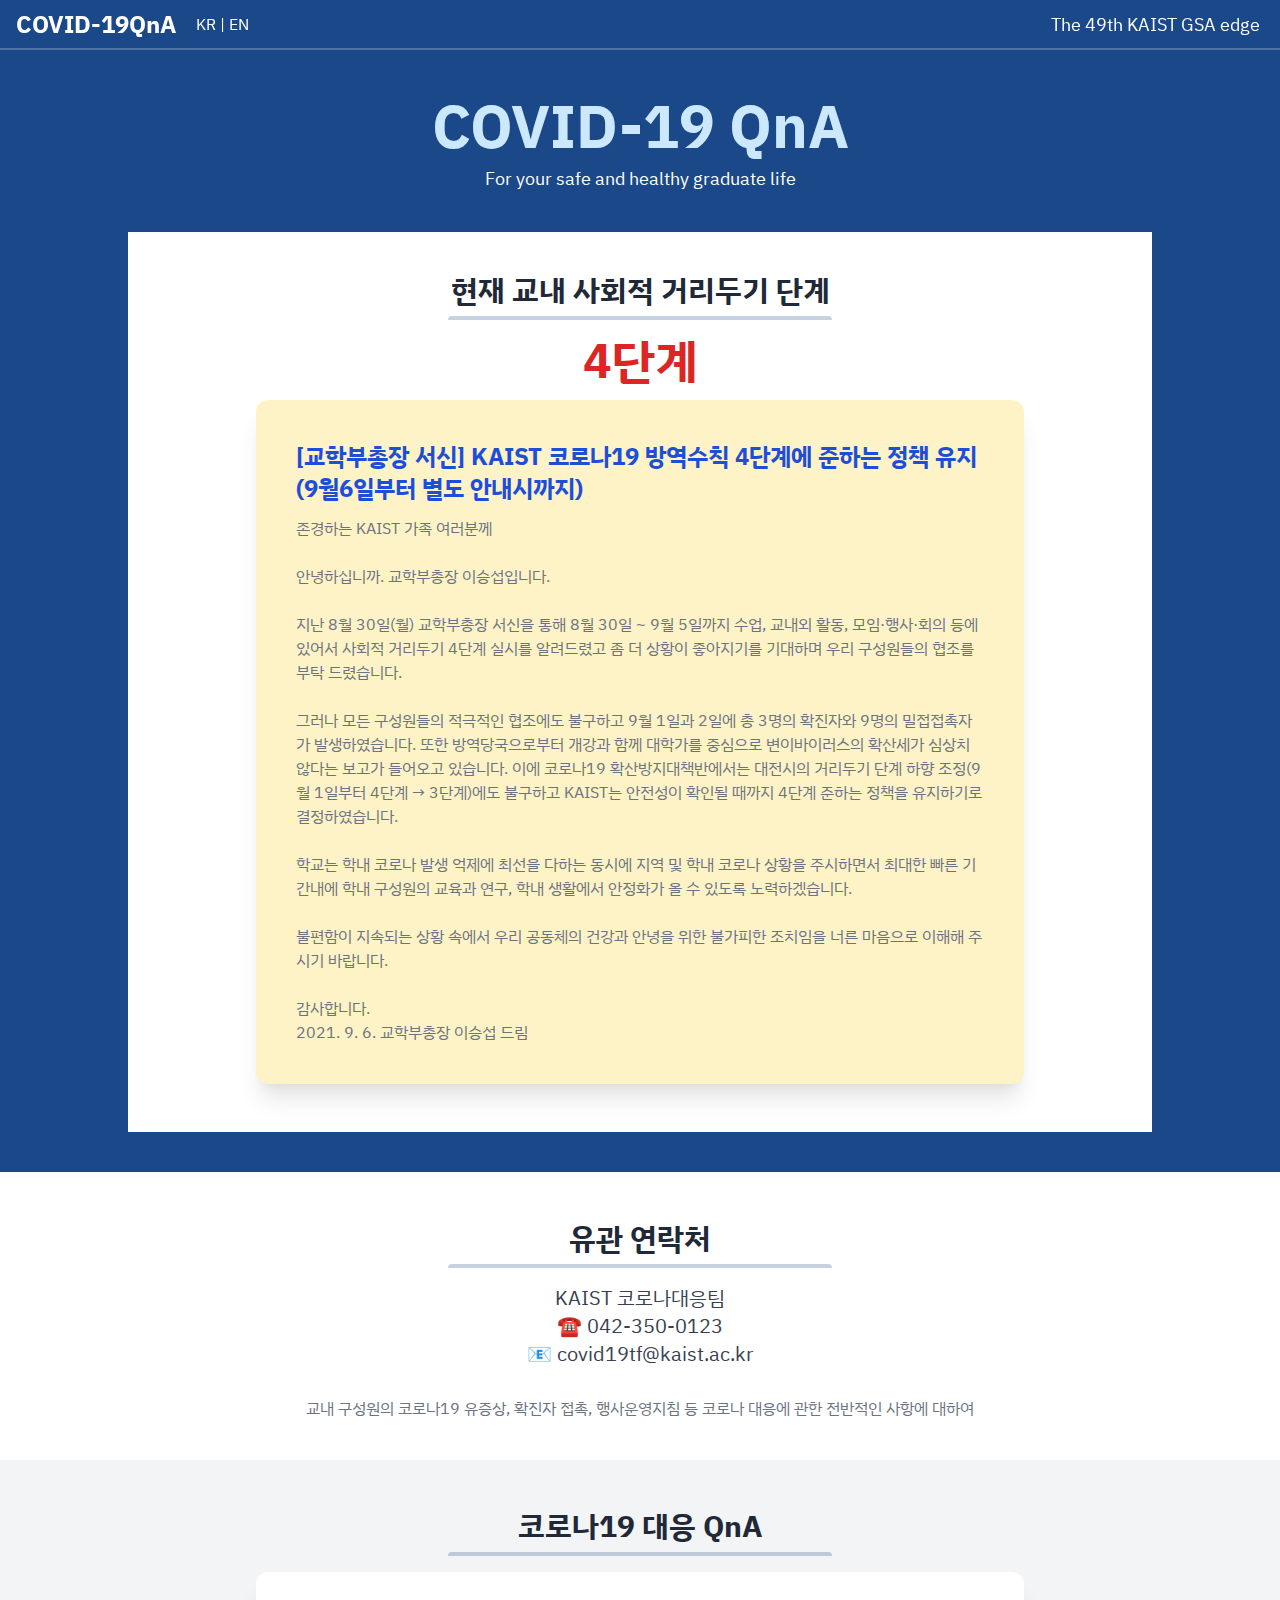
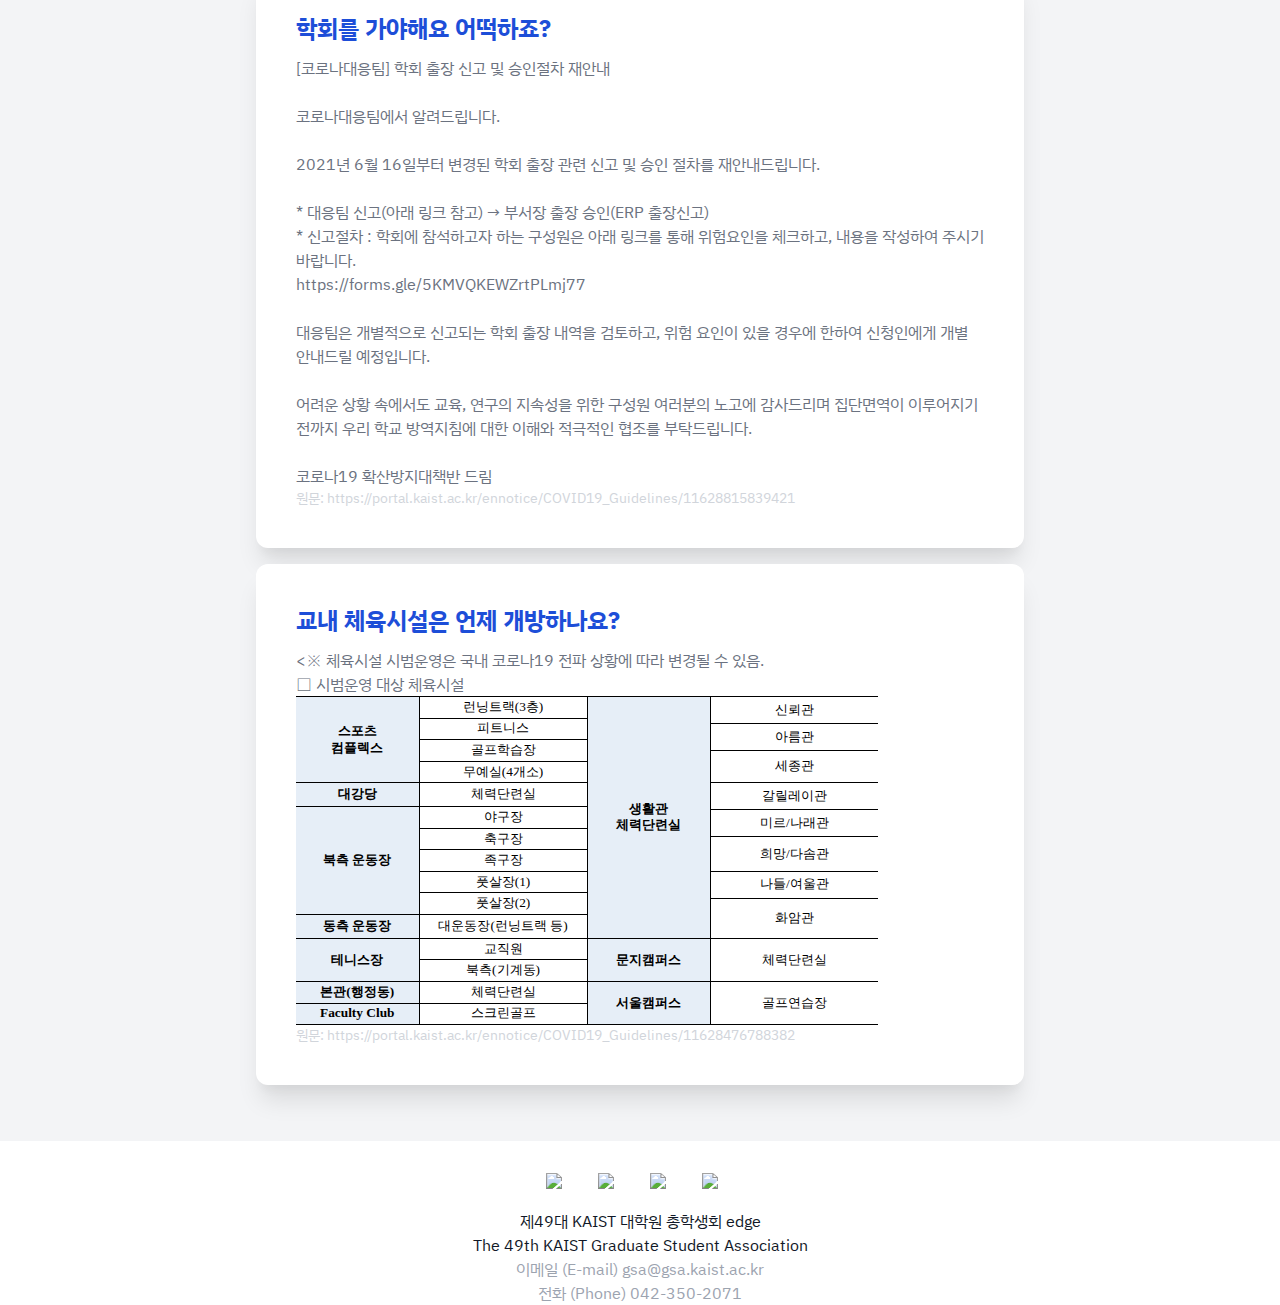
==== commit e1ab3832: "t" ====
--- a/web/en/index.html
+++ b/web/en/index.html
@@ -51,7 +51,7 @@
                     The 49th KAIST GSA edge
                 </span>
             </div>
-            <div class="block sm:hidden toggleColour text-white pr-5"><a href="./">KR</a> | <a href="./en/">EN</a></div>
+            <div class="block sm:hidden toggleColour text-white pr-5"><a href="../">KR</a> | <a href="./">EN</a></div>
         </div>
         <hr class="border-b border-gray-100 opacity-25 my-0 py-0" />
     </nav>
@@ -67,591 +67,591 @@
         </div>
     </div>
 
-    <section class="bg-white py-8 sm:py-10">
-        <h1 class="w-full my-2 text-3xl md:text-3xl font-bold leading-tight text-center text-gray-800">현재 교내 사회적 거리두기 단계
+<section class="container mx-auto max-w-5xl bg-white py-8 mb-10">
+    <h1 class="w-full my-2 text-2xl md:text-3xl font-bold leading-tight text-center text-gray-800">현재 교내 사회적 거리두기 단계
+    </h1>
+    <div class="mb-4 h-1 mx-auto gradient w-72 md:w-96 opacity-25 my-0 py-0 rounded-t"></div>
+    <p class="w-full mx-auto text-center text-red-600 text-5xl font-bold">4단계</p>
+
+    <div class="container mx-auto w-3/4 my-4 p-10 bg-yellow-100 rounded-xl shadow-xl text-left">
+        <h1><span class="text-2xl font-bold text-blue-700">[교학부총장 서신] KAIST 코로나19 방역수칙 4단계에 준하는 정책 유지 (9월6일부터 별도
+                안내시까지)</span></h1>
+        <blockquote class="mt-3 break-all">
+            <p class="text-md text-gray-500">
+                존경하는 KAIST 가족 여러분께<br><br>
+
+                안녕하십니까. 교학부총장 이승섭입니다.<br><br>
+
+                지난 8월 30일(월) 교학부총장 서신을 통해 8월 30일 ~ 9월 5일까지 수업, 교내외 활동, 모임·행사·회의 등에 있어서 사회적 거리두기 4단계 실시를 알려드렸고 좀 더 상황이
+                좋아지기를 기대하며 우리 구성원들의 협조를 부탁 드렸습니다.<br><br>
+
+                그러나 모든 구성원들의 적극적인 협조에도 불구하고 9월 1일과 2일에 총 3명의 확진자와 9명의 밀접접촉자가 발생하였습니다. 또한 방역당국으로부터 개강과 함께 대학가를 중심으로
+                변이바이러스의 확산세가 심상치 않다는 보고가 들어오고 있습니다. 이에 코로나19 확산방지대책반에서는 대전시의 거리두기 단계 하향 조정(9월 1일부터 4단계 → 3단계)에도 불구하고
+                KAIST는 안전성이 확인될 때까지 4단계 준하는 정책을 유지하기로 결정하였습니다.<br><br>
+
+                학교는 학내 코로나 발생 억제에 최선을 다하는 동시에 지역 및 학내 코로나 상황을 주시하면서 최대한 빠른 기간내에 학내 구성원의 교육과 연구, 학내 생활에서 안정화가 올 수 있도록
+                노력하겠습니다.<br><br>
+
+                불편함이 지속되는 상황 속에서 우리 공동체의 건강과 안녕을 위한 불가피한 조치임을 너른 마음으로 이해해 주시기 바랍니다.<br><br>
+
+                감사합니다.<br>
+                2021. 9. 6. 교학부총장 이승섭 드림
+            </p>
+        </blockquote>
+    </div>
+</section>
+
+<section class="bg-white py-8 sm:py-10">
+    <h1 class="w-full my-2 text-3xl md:text-3xl font-bold leading-tight text-center text-gray-800">유관 연락처</h1>
+    <div class="w-full mb-4 h-1 mx-auto gradient w-60 md:w-96 opacity-25 my-0 py-0 rounded-t"></div>
+    <p class="w-full mx-auto text-center text-xl text-gray-700">
+        KAIST 코로나대응팀<br>
+        ☎️ 042-350-0123<br>
+        📧 covid19tf@kaist.ac.kr<br><br>
+    </p>
+    <p class="w-full mx-auto text-center text-md text-gray-500">
+        교내 구성원의 코로나19 유증상, 확진자 접촉, 행사운영지침 등 코로나 대응에 관한 전반적인 사항에 대하여
+    </p>
+
+    </div>
+</section>
+
+<section class="bg-gray-100 py-8 sm:py-10">
+    <h1 class="w-full my-2 text-3xl md:text-3xl font-bold leading-tight text-center text-gray-800">코로나19 대응 QnA</h1>
+    <div class="w-full mb-4 h-1 mx-auto gradient w-60 md:w-96 opacity-25 my-0 py-0 rounded-t"></div>
+
+    <div class="max-w-3xl container mx-auto w-full sm:w-3/4 my-4 p-10 bg-white rounded-xl shadow-xl text-left">
+        <h1><span class="text-2xl font-bold text-blue-700">학회를 가야해요 어떡하죠?</span>
         </h1>
-        <div class="w-full mb-4 h-1 mx-auto gradient w-60 md:w-96 opacity-25 my-0 py-0 rounded-t"></div>
-        <p class="w-full mx-auto text-center text-red-600 text-5xl font-bold">4단계</p>
-
-        <div class="max-w-3xl container mx-auto w-full sm:w-3/4 my-4 p-10 bg-yellow-100 rounded-xl shadow-xl text-left">
-            <h1><span class="text-2xl font-bold text-blue-700">[교학부총장 서신] KAIST COVID-19 방역수칙 4단계에 준하는 정책 유지 (9월6일부터 별도
-                    안내시까지)</span></h1>
-            <blockquote class="mt-3 break-all">
-                <p class="text-md text-gray-500">
-                    존경하는 KAIST 가족 여러분께<br><br>
-
-                    안녕하십니까. 교학부총장 이승섭입니다.<br><br>
-
-                    지난 8월 30일(월) 교학부총장 서신을 통해 8월 30일 ~ 9월 5일까지 수업, 교내외 활동, 모임·행사·회의 등에 있어서 사회적 거리두기 4단계 실시를 알려드렸고 좀 더
-                    상황이 좋아지기를 기대하며 우리 구성원들의 협조를 부탁 드렸습니다.<br><br>
-
-                    그러나 모든 구성원들의 적극적인 협조에도 불구하고 9월 1일과 2일에 총 3명의 확진자와 9명의 밀접접촉자가 발생하였습니다. 또한 방역당국으로부터 개강과 함께 대학가를 중심으로
-                    변이바이러스의 확산세가 심상치 않다는 보고가 들어오고 있습니다. 이에 COVID-19 확산방지대책반에서는 대전시의 거리두기 단계 하향 조정(9월 1일부터 4단계 → 3단계)에도 불구하고
-                    KAIST는 안전성이 확인될 때까지 4단계 준하는 정책을 유지하기로 결정하였습니다.<br><br>
-
-                    학교는 학내 코로나 발생 억제에 최선을 다하는 동시에 지역 및 학내 코로나 상황을 주시하면서 최대한 빠른 기간내에 학내 구성원의 교육과 연구, 학내 생활에서 안정화가 올 수 있도록
-                    노력하겠습니다.<br><br>
-
-                    불편함이 지속되는 상황 속에서 우리 공동체의 건강과 안녕을 위한 불가피한 조치임을 너른 마음으로 이해해 주시기 바랍니다.<br><br>
-
-                    감사합니다.<br>
-                    2021. 9. 6. 교학부총장 이승섭 드림
-                </p>
-            </blockquote>
+        <blockquote class="mt-3 break-all">
+            <p class="text-md text-gray-500">
+                [코로나대응팀] 학회 출장 신고 및 승인절차 재안내<br><br>
+
+                코로나대응팀에서 알려드립니다.<br><br>
+
+                2021년 6월 16일부터 변경된 학회 출장 관련 신고 및 승인 절차를 재안내드립니다.<br><br>
+
+                * 대응팀 신고(아래 링크 참고) → 부서장 출장 승인(ERP 출장신고) <br>
+                * 신고절차 : 학회에 참석하고자 하는 구성원은 아래 링크를 통해 위험요인을 체크하고, 내용을 작성하여 주시기 바랍니다.<br>
+                https://forms.gle/5KMVQKEWZrtPLmj77<br><br>
+
+                대응팀은 개별적으로 신고되는 학회 출장 내역을 검토하고, 위험 요인이 있을 경우에 한하여 신청인에게 개별 안내드릴 예정입니다.<br><br>
+
+                어려운 상황 속에서도 교육, 연구의 지속성을 위한 구성원 여러분의 노고에 감사드리며 집단면역이 이루어지기 전까지 우리 학교 방역지침에 대한 이해와 적극적인 협조를
+                부탁드립니다.<br><br>
+
+                코로나19 확산방지대책반 드림<br>
+            </p>
+            <p class="text-sm text-gray-300">
+                원문: <a
+                    href="https://portal.kaist.ac.kr/ennotice/COVID19_Guidelines/11628815839421">https://portal.kaist.ac.kr/ennotice/COVID19_Guidelines/11628815839421</a>
+            </p>
+        </blockquote>
+    </div>
+
+    <div class="max-w-3xl container mx-auto w-full sm:w-3/4 my-4 p-10 bg-white rounded-xl shadow-xl text-left">
+        <h1><span class="text-2xl font-bold text-blue-700">교내 체육시설은 언제 개방하나요?</span>
+        </h1>
+
+        <blockquote class="mt-3 break-all">
+            <p class="text-md text-gray-500">
+                <※ 체육시설 시범운영은 국내 코로나19 전파 상황에 따라 변경될 수 있음.<br>
+
+                    □ 시범운영 대상 체육시설<br>
+            </p>
+            <table
+                style="margin: 0px; padding: 0px; border: none; border-spacing: 0px; table-layout: fixed; word-break: break-all; font-size: 12px; border-collapse: collapse; color: rgb(84, 84, 84); font-family: 돋움, Dotum; background-color: rgb(255, 255, 255);">
+                <tbody>
+                    <tr>
+                        <td rowspan="6" valign="middle"
+                            style="margin: 0px; padding: 1.41pt 5.1pt; border-top: 1px solid rgb(0, 0, 0); border-right: 1px solid rgb(0, 0, 0); border-bottom: 1px solid rgb(0, 0, 0); border-left: none; border-image: initial; border-spacing: 0px; table-layout: fixed; word-break: break-all; border-collapse: collapse; height: 80px; line-height: 20px; width: 123px; background: rgb(230, 238, 247);">
+                            <p class="0"
+                                style="margin-right: 0px; margin-left: 0px; padding: 0px; line-height: 16.8px; text-align: center; word-break: keep-all; font-weight: bold; vertical-align: super;">
+                                <span
+                                    style="margin: 0px; padding: 0px; vertical-align: bottom; font-family: 돋움; font-size: 10pt;"><span
+                                        style="margin: 0px; padding: 0px; vertical-align: bottom; font-size: 10pt; font-family: &quot;맑은 고딕&quot;; color: black;">스포츠</span></span>
+                            </p>
+                            <p class="0"
+                                style="margin-right: 0px; margin-left: 0px; padding: 0px; line-height: 16.8px; text-align: center; word-break: keep-all; font-weight: bold; vertical-align: super;">
+                                <span
+                                    style="margin: 0px; padding: 0px; vertical-align: bottom; font-family: 돋움; font-size: 10pt;"><span
+                                        style="margin: 0px; padding: 0px; vertical-align: bottom; font-size: 10pt; font-family: &quot;맑은 고딕&quot;; color: black;">컴플렉스</span></span>
+                            </p>
+                        </td>
+                        <td valign="middle"
+                            style="margin: 0px; padding: 1.41pt 5.1pt; border: 1px solid rgb(0, 0, 0); border-spacing: 0px; table-layout: fixed; word-break: break-all; border-collapse: collapse; height: 21px; line-height: 20px; width: 168px;">
+                            <p class="0"
+                                style="margin-right: 0px; margin-left: 0px; padding: 0px; line-height: 16.8px; text-align: center; word-break: keep-all;">
+                                <span
+                                    style="margin: 0px; padding: 0px; vertical-align: bottom; font-family: 돋움; font-size: 10pt;"><span
+                                        style="margin: 0px; padding: 0px; vertical-align: bottom; font-size: 10pt; font-family: &quot;맑은 고딕&quot;; color: black;">런닝트랙</span></span><span
+                                    style="margin: 0px; padding: 0px; vertical-align: bottom; font-family: 돋움; letter-spacing: 0pt; font-size: 10pt;"><span
+                                        style="margin: 0px; padding: 0px; vertical-align: bottom; font-size: 10pt; font-family: &quot;맑은 고딕&quot;; color: black;">(3</span></span><span
+                                    style="margin: 0px; padding: 0px; vertical-align: bottom; font-family: 돋움; font-size: 10pt;"><span
+                                        style="margin: 0px; padding: 0px; vertical-align: bottom; font-size: 10pt; font-family: &quot;맑은 고딕&quot;; color: black;">층</span></span><span
+                                    style="margin: 0px; padding: 0px; vertical-align: bottom; font-family: 돋움; letter-spacing: 0pt; font-size: 10pt;"><span
+                                        style="margin: 0px; padding: 0px; vertical-align: bottom; font-size: 10pt; font-family: &quot;맑은 고딕&quot;; color: black;">)</span></span>
+                            </p>
+                        </td>
+                        <td rowspan="18" valign="middle"
+                            style="margin: 0px; padding: 1.41pt 5.1pt; border: 1px solid rgb(0, 0, 0); border-spacing: 0px; table-layout: fixed; word-break: break-all; border-collapse: collapse; height: 214px; line-height: 20px; width: 123px; background: rgb(230, 238, 247);">
+                            <p class="0"
+                                style="margin-right: 0px; margin-left: 0px; padding: 0px; line-height: 16.8px; text-align: center; word-break: keep-all;">
+                                <span
+                                    style="margin: 0px; padding: 0px; vertical-align: bottom; font-family: 돋움; font-weight: bold; font-size: 10pt;"><span
+                                        style="margin: 0px; padding: 0px; vertical-align: bottom; font-size: 10pt; font-family: &quot;맑은 고딕&quot;; color: black;">생활관</span></span>
+                            </p>
+                            <p class="0"
+                                style="margin-right: 0px; margin-left: 0px; padding: 0px; line-height: 16.8px; text-align: center; word-break: keep-all;">
+                                <span
+                                    style="margin: 0px; padding: 0px; vertical-align: bottom; font-family: 돋움; font-weight: bold; font-size: 10pt;"><span
+                                        style="margin: 0px; padding: 0px; vertical-align: bottom; font-size: 10pt; font-family: &quot;맑은 고딕&quot;; color: black;">체력단련실</span></span>
+                            </p>
+                        </td>
+                        <td rowspan="2" valign="middle"
+                            style="margin: 0px; padding: 1.41pt 5.1pt; border-top: 1px solid rgb(0, 0, 0); border-right: none; border-bottom: 1px solid rgb(0, 0, 0); border-left: 1px solid rgb(0, 0, 0); border-image: initial; border-spacing: 0px; table-layout: fixed; word-break: break-all; border-collapse: collapse; height: 27px; line-height: 20px; width: 168px;">
+                            <p class="0"
+                                style="margin-right: 0px; margin-left: 0px; padding: 0px; line-height: 16.8px; text-align: center; word-break: keep-all;">
+                                <span
+                                    style="margin: 0px; padding: 0px; vertical-align: bottom; font-family: 돋움; font-size: 10pt;"><span
+                                        style="margin: 0px; padding: 0px; vertical-align: bottom; font-size: 10pt; font-family: &quot;맑은 고딕&quot;; color: black;">신뢰관</span></span>
+                            </p>
+                        </td>
+                    </tr>
+                    <tr>
+                        <td rowspan="2" valign="middle"
+                            style="margin: 0px; padding: 1.41pt 5.1pt; border: 1px solid rgb(0, 0, 0); border-spacing: 0px; table-layout: fixed; word-break: break-all; border-collapse: collapse; height: 21px; line-height: 20px; width: 168px;">
+                            <p class="0"
+                                style="margin-right: 0px; margin-left: 0px; padding: 0px; line-height: 16.8px; text-align: center; word-break: keep-all; vertical-align: super;">
+                                <span
+                                    style="margin: 0px; padding: 0px; vertical-align: bottom; font-family: 돋움; font-size: 10pt;"><span
+                                        style="margin: 0px; padding: 0px; vertical-align: bottom; font-size: 10pt; font-family: &quot;맑은 고딕&quot;; color: black;">피트니스</span></span>
+                            </p>
+                        </td>
+                    </tr>
+                    <tr>
+                        <td rowspan="2" valign="middle"
+                            style="margin: 0px; padding: 1.41pt 5.1pt; border-top: 1px solid rgb(0, 0, 0); border-right: none; border-bottom: 1px solid rgb(0, 0, 0); border-left: 1px solid rgb(0, 0, 0); border-image: initial; border-spacing: 0px; table-layout: fixed; word-break: break-all; border-collapse: collapse; height: 27px; line-height: 20px; width: 168px;">
+                            <p class="0"
+                                style="margin-right: 0px; margin-left: 0px; padding: 0px; line-height: 16.8px; text-align: center; word-break: keep-all;">
+                                <span
+                                    style="margin: 0px; padding: 0px; vertical-align: bottom; font-family: 돋움; font-size: 10pt;"><span
+                                        style="margin: 0px; padding: 0px; vertical-align: bottom; font-size: 10pt; font-family: &quot;맑은 고딕&quot;; color: black;">아름관</span></span>
+                            </p>
+                        </td>
+                    </tr>
+                    <tr>
+                        <td rowspan="2" valign="middle"
+                            style="margin: 0px; padding: 1.41pt 5.1pt; border: 1px solid rgb(0, 0, 0); border-spacing: 0px; table-layout: fixed; word-break: break-all; border-collapse: collapse; height: 17px; line-height: 20px; width: 168px;">
+                            <p class="0"
+                                style="margin-right: 0px; margin-left: 0px; padding: 0px; line-height: 16.8px; text-align: center; word-break: keep-all;">
+                                <span
+                                    style="margin: 0px; padding: 0px; vertical-align: bottom; font-family: 돋움; font-size: 10pt;"><span
+                                        style="margin: 0px; padding: 0px; vertical-align: bottom; font-size: 10pt; font-family: &quot;맑은 고딕&quot;; color: black;">골프학습장</span></span>
+                            </p>
+                        </td>
+                    </tr>
+                    <tr>
+                        <td rowspan="3" valign="middle"
+                            style="margin: 0px; padding: 1.41pt 5.1pt; border-top: 1px solid rgb(0, 0, 0); border-right: none; border-bottom: 1px solid rgb(0, 0, 0); border-left: 1px solid rgb(0, 0, 0); border-image: initial; border-spacing: 0px; table-layout: fixed; word-break: break-all; border-collapse: collapse; height: 28px; line-height: 20px; width: 168px;">
+                            <p class="0"
+                                style="margin-right: 0px; margin-left: 0px; padding: 0px; line-height: 16.8px; text-align: center; word-break: keep-all;">
+                                <span
+                                    style="margin: 0px; padding: 0px; vertical-align: bottom; font-family: 돋움; font-size: 10pt;"><span
+                                        style="margin: 0px; padding: 0px; vertical-align: bottom; font-size: 10pt; font-family: &quot;맑은 고딕&quot;; color: black;">세종관</span></span>
+                            </p>
+                        </td>
+                    </tr>
+                    <tr>
+                        <td valign="middle"
+                            style="margin: 0px; padding: 1.41pt 5.1pt; border: 1px solid rgb(0, 0, 0); border-spacing: 0px; table-layout: fixed; word-break: break-all; border-collapse: collapse; height: 21px; line-height: 20px; width: 168px;">
+                            <p class="0"
+                                style="margin-right: 0px; margin-left: 0px; padding: 0px; line-height: 16.8px; text-align: center; word-break: keep-all;">
+                                <span
+                                    style="margin: 0px; padding: 0px; vertical-align: bottom; font-family: 돋움; font-size: 10pt;"><span
+                                        style="margin: 0px; padding: 0px; vertical-align: bottom; font-size: 10pt; font-family: &quot;맑은 고딕&quot;; color: black;">무예실</span></span><span
+                                    style="margin: 0px; padding: 0px; vertical-align: bottom; font-family: 돋움; letter-spacing: 0pt; font-size: 10pt;"><span
+                                        style="margin: 0px; padding: 0px; vertical-align: bottom; font-size: 10pt; font-family: &quot;맑은 고딕&quot;; color: black;">(4</span></span><span
+                                    style="margin: 0px; padding: 0px; vertical-align: bottom; font-family: 돋움; font-size: 10pt;"><span
+                                        style="margin: 0px; padding: 0px; vertical-align: bottom; font-size: 10pt; font-family: &quot;맑은 고딕&quot;; color: black;">개소</span></span><span
+                                    style="margin: 0px; padding: 0px; vertical-align: bottom; font-family: 돋움; letter-spacing: 0pt; font-size: 10pt;"><span
+                                        style="margin: 0px; padding: 0px; vertical-align: bottom; font-size: 10pt; font-family: &quot;맑은 고딕&quot;; color: black;">)</span></span>
+                            </p>
+                        </td>
+                    </tr>
+                    <tr>
+                        <td rowspan="2" valign="middle"
+                            style="margin: 0px; padding: 1.41pt 5.1pt; border-top: 1px solid rgb(0, 0, 0); border-right: 1px solid rgb(0, 0, 0); border-bottom: 1px solid rgb(0, 0, 0); border-left: none; border-image: initial; border-spacing: 0px; table-layout: fixed; word-break: break-all; border-collapse: collapse; height: 24px; line-height: 20px; width: 123px; background: rgb(230, 238, 247);">
+                            <p class="0"
+                                style="margin-right: 0px; margin-left: 0px; padding: 0px; line-height: 16.8px; text-align: center; word-break: keep-all; font-weight: bold; vertical-align: super;">
+                                <span
+                                    style="margin: 0px; padding: 0px; vertical-align: bottom; font-family: 돋움; font-size: 10pt;"><span
+                                        style="margin: 0px; padding: 0px; vertical-align: bottom; font-size: 10pt; font-family: &quot;맑은 고딕&quot;; color: black;">대강당</span></span>
+                            </p>
+                        </td>
+                        <td rowspan="2" valign="middle"
+                            style="margin: 0px; padding: 1.41pt 5.1pt; border: 1px solid rgb(0, 0, 0); border-spacing: 0px; table-layout: fixed; word-break: break-all; border-collapse: collapse; height: 24px; line-height: 20px; width: 168px;">
+                            <p class="0"
+                                style="margin-right: 0px; margin-left: 0px; padding: 0px; line-height: 16.8px; text-align: center; word-break: keep-all;">
+                                <span
+                                    style="margin: 0px; padding: 0px; vertical-align: bottom; font-family: 돋움; font-size: 10pt;"><span
+                                        style="margin: 0px; padding: 0px; vertical-align: bottom; font-size: 10pt; font-family: &quot;맑은 고딕&quot;; color: black;">체력단련실</span></span>
+                            </p>
+                        </td>
+                    </tr>
+                    <tr>
+                        <td rowspan="2" valign="middle"
+                            style="margin: 0px; padding: 1.41pt 5.1pt; border-top: 1px solid rgb(0, 0, 0); border-right: none; border-bottom: 1px solid rgb(0, 0, 0); border-left: 1px solid rgb(0, 0, 0); border-image: initial; border-spacing: 0px; table-layout: fixed; word-break: break-all; border-collapse: collapse; height: 27px; line-height: 20px; width: 168px;">
+                            <p class="0"
+                                style="margin-right: 0px; margin-left: 0px; padding: 0px; line-height: 16.8px; text-align: center; word-break: keep-all;">
+                                <span
+                                    style="margin: 0px; padding: 0px; vertical-align: bottom; font-family: 돋움; font-size: 10pt;"><span
+                                        style="margin: 0px; padding: 0px; vertical-align: bottom; font-size: 10pt; font-family: &quot;맑은 고딕&quot;; color: black;">갈릴레이관</span></span>
+                            </p>
+                        </td>
+                    </tr>
+                    <tr>
+                        <td rowspan="9" valign="middle"
+                            style="margin: 0px; padding: 1.41pt 5.1pt; border-top: 1px solid rgb(0, 0, 0); border-right: 1px solid rgb(0, 0, 0); border-bottom: 1px solid rgb(0, 0, 0); border-left: none; border-image: initial; border-spacing: 0px; table-layout: fixed; word-break: break-all; border-collapse: collapse; height: 86px; line-height: 20px; width: 123px; background: rgb(230, 238, 247);">
+                            <p class="0"
+                                style="margin-right: 0px; margin-left: 0px; padding: 0px; line-height: 16.8px; text-align: center; word-break: keep-all; font-weight: bold; vertical-align: super;">
+                                <span
+                                    style="margin: 0px; padding: 0px; vertical-align: bottom; font-family: 돋움; font-size: 10pt;"><span
+                                        style="margin: 0px; padding: 0px; vertical-align: bottom; font-size: 10pt; font-family: &quot;맑은 고딕&quot;; color: black;">북측
+                                        운동장</span></span>
+                            </p>
+                        </td>
+                        <td rowspan="2" valign="middle"
+                            style="margin: 0px; padding: 1.41pt 5.1pt; border: 1px solid rgb(0, 0, 0); border-spacing: 0px; table-layout: fixed; word-break: break-all; border-collapse: collapse; height: 17px; line-height: 20px; width: 168px;">
+                            <p class="0"
+                                style="margin-right: 0px; margin-left: 0px; padding: 0px; line-height: 16.8px; text-align: center; word-break: keep-all;">
+                                <span
+                                    style="margin: 0px; padding: 0px; vertical-align: bottom; font-family: 돋움; font-size: 10pt;"><span
+                                        style="margin: 0px; padding: 0px; vertical-align: bottom; font-size: 10pt; font-family: &quot;맑은 고딕&quot;; color: black;">야구장</span></span>
+                            </p>
+                        </td>
+                    </tr>
+                    <tr>
+                        <td rowspan="2" valign="middle"
+                            style="margin: 0px; padding: 1.41pt 5.1pt; border-top: 1px solid rgb(0, 0, 0); border-right: none; border-bottom: 1px solid rgb(0, 0, 0); border-left: 1px solid rgb(0, 0, 0); border-image: initial; border-spacing: 0px; table-layout: fixed; word-break: break-all; border-collapse: collapse; height: 27px; line-height: 20px; width: 168px;">
+                            <p class="0"
+                                style="margin-right: 0px; margin-left: 0px; padding: 0px; line-height: 16.8px; text-align: center; word-break: keep-all;">
+                                <span
+                                    style="margin: 0px; padding: 0px; vertical-align: bottom; font-family: 돋움; font-size: 10pt;"><span
+                                        style="margin: 0px; padding: 0px; vertical-align: bottom; font-size: 10pt; font-family: &quot;맑은 고딕&quot;; color: black;">미르</span></span><span
+                                    style="margin: 0px; padding: 0px; vertical-align: bottom; font-family: 돋움; letter-spacing: 0pt; font-size: 10pt;"><span
+                                        style="margin: 0px; padding: 0px; vertical-align: bottom; font-size: 10pt; font-family: &quot;맑은 고딕&quot;; color: black;">/</span></span><span
+                                    style="margin: 0px; padding: 0px; vertical-align: bottom; font-family: 돋움; font-size: 10pt;"><span
+                                        style="margin: 0px; padding: 0px; vertical-align: bottom; font-size: 10pt; font-family: &quot;맑은 고딕&quot;; color: black;">나래관</span></span>
+                            </p>
+                        </td>
+                    </tr>
+                    <tr>
+                        <td rowspan="2" valign="middle"
+                            style="margin: 0px; padding: 1.41pt 5.1pt; border: 1px solid rgb(0, 0, 0); border-spacing: 0px; table-layout: fixed; word-break: break-all; border-collapse: collapse; height: 17px; line-height: 20px; width: 168px;">
+                            <p class="0"
+                                style="margin-right: 0px; margin-left: 0px; padding: 0px; line-height: 16.8px; text-align: center; word-break: keep-all;">
+                                <span
+                                    style="margin: 0px; padding: 0px; vertical-align: bottom; font-family: 돋움; font-size: 10pt;"><span
+                                        style="margin: 0px; padding: 0px; vertical-align: bottom; font-size: 10pt; font-family: &quot;맑은 고딕&quot;; color: black;">축구장</span></span>
+                            </p>
+                        </td>
+                    </tr>
+                    <tr>
+                        <td rowspan="3" valign="middle"
+                            style="margin: 0px; padding: 1.41pt 5.1pt; border-top: 1px solid rgb(0, 0, 0); border-right: none; border-bottom: 1px solid rgb(0, 0, 0); border-left: 1px solid rgb(0, 0, 0); border-image: initial; border-spacing: 0px; table-layout: fixed; word-break: break-all; border-collapse: collapse; height: 27px; line-height: 20px; width: 168px;">
+                            <p class="0"
+                                style="margin-right: 0px; margin-left: 0px; padding: 0px; line-height: 16.8px; text-align: center; word-break: keep-all;">
+                                <span
+                                    style="margin: 0px; padding: 0px; vertical-align: bottom; font-family: 돋움; font-size: 10pt;"><span
+                                        style="margin: 0px; padding: 0px; vertical-align: bottom; font-size: 10pt; font-family: &quot;맑은 고딕&quot;; color: black;">희망</span></span><span
+                                    style="margin: 0px; padding: 0px; vertical-align: bottom; font-family: 돋움; letter-spacing: 0pt; font-size: 10pt;"><span
+                                        style="margin: 0px; padding: 0px; vertical-align: bottom; font-size: 10pt; font-family: &quot;맑은 고딕&quot;; color: black;">/</span></span><span
+                                    style="margin: 0px; padding: 0px; vertical-align: bottom; font-family: 돋움; font-size: 10pt;"><span
+                                        style="margin: 0px; padding: 0px; vertical-align: bottom; font-size: 10pt; font-family: &quot;맑은 고딕&quot;; color: black;">다솜관</span></span>
+                            </p>
+                        </td>
+                    </tr>
+                    <tr>
+                        <td valign="middle"
+                            style="margin: 0px; padding: 1.41pt 5.1pt; border: 1px solid rgb(0, 0, 0); border-spacing: 0px; table-layout: fixed; word-break: break-all; border-collapse: collapse; height: 17px; line-height: 20px; width: 168px;">
+                            <p class="0"
+                                style="margin-right: 0px; margin-left: 0px; padding: 0px; line-height: 16.8px; text-align: center; word-break: keep-all;">
+                                <span
+                                    style="margin: 0px; padding: 0px; vertical-align: bottom; font-family: 돋움; font-size: 10pt;"><span
+                                        style="margin: 0px; padding: 0px; vertical-align: bottom; font-size: 10pt; font-family: &quot;맑은 고딕&quot;; color: black;">족구장</span></span>
+                            </p>
+                        </td>
+                    </tr>
+                    <tr>
+                        <td rowspan="2" valign="middle"
+                            style="margin: 0px; padding: 1.41pt 5.1pt; border: 1px solid rgb(0, 0, 0); border-spacing: 0px; table-layout: fixed; word-break: break-all; border-collapse: collapse; height: 17px; line-height: 20px; width: 168px;">
+                            <p class="0"
+                                style="margin-right: 0px; margin-left: 0px; padding: 0px; line-height: 16.8px; text-align: center; word-break: keep-all;">
+                                <span
+                                    style="margin: 0px; padding: 0px; vertical-align: bottom; font-family: 돋움; font-size: 10pt;"><span
+                                        style="margin: 0px; padding: 0px; vertical-align: bottom; font-size: 10pt; font-family: &quot;맑은 고딕&quot;; color: black;">풋살장</span></span><span
+                                    style="margin: 0px; padding: 0px; vertical-align: bottom; font-family: 돋움; letter-spacing: 0pt; font-size: 10pt;"><span
+                                        style="margin: 0px; padding: 0px; vertical-align: bottom; font-size: 10pt; font-family: &quot;맑은 고딕&quot;; color: black;">(1)</span></span>
+                            </p>
+                        </td>
+                    </tr>
+                    <tr>
+                        <td rowspan="2" valign="middle"
+                            style="margin: 0px; padding: 1.41pt 5.1pt; border-top: 1px solid rgb(0, 0, 0); border-right: none; border-bottom: 1px solid rgb(0, 0, 0); border-left: 1px solid rgb(0, 0, 0); border-image: initial; border-spacing: 0px; table-layout: fixed; word-break: break-all; border-collapse: collapse; height: 27px; line-height: 20px; width: 168px;">
+                            <p class="0"
+                                style="margin-right: 0px; margin-left: 0px; padding: 0px; line-height: 16.8px; text-align: center; word-break: keep-all;">
+                                <span
+                                    style="margin: 0px; padding: 0px; vertical-align: bottom; font-family: 돋움; font-size: 10pt;"><span
+                                        style="margin: 0px; padding: 0px; vertical-align: bottom; font-size: 10pt; font-family: &quot;맑은 고딕&quot;; color: black;">나들</span></span><span
+                                    style="margin: 0px; padding: 0px; vertical-align: bottom; font-family: 돋움; letter-spacing: 0pt; font-size: 10pt;"><span
+                                        style="margin: 0px; padding: 0px; vertical-align: bottom; font-size: 10pt; font-family: &quot;맑은 고딕&quot;; color: black;">/</span></span><span
+                                    style="margin: 0px; padding: 0px; vertical-align: bottom; font-family: 돋움; font-size: 10pt;"><span
+                                        style="margin: 0px; padding: 0px; vertical-align: bottom; font-size: 10pt; font-family: &quot;맑은 고딕&quot;; color: black;">여울관</span></span>
+                            </p>
+                        </td>
+                    </tr>
+                    <tr>
+                        <td rowspan="2" valign="middle"
+                            style="margin: 0px; padding: 1.41pt 5.1pt; border: 1px solid rgb(0, 0, 0); border-spacing: 0px; table-layout: fixed; word-break: break-all; border-collapse: collapse; height: 18px; line-height: 20px; width: 168px;">
+                            <p class="0"
+                                style="margin-right: 0px; margin-left: 0px; padding: 0px; line-height: 16.8px; text-align: center; word-break: keep-all;">
+                                <span
+                                    style="margin: 0px; padding: 0px; vertical-align: bottom; font-family: 돋움; font-size: 10pt;"><span
+                                        style="margin: 0px; padding: 0px; vertical-align: bottom; font-size: 10pt; font-family: &quot;맑은 고딕&quot;; color: black;">풋살장</span></span><span
+                                    style="margin: 0px; padding: 0px; vertical-align: bottom; font-family: 돋움; letter-spacing: 0pt; font-size: 10pt;"><span
+                                        style="margin: 0px; padding: 0px; vertical-align: bottom; font-size: 10pt; font-family: &quot;맑은 고딕&quot;; color: black;">(2)</span></span>
+                            </p>
+                        </td>
+                    </tr>
+                    <tr>
+                        <td rowspan="2" valign="middle"
+                            style="margin: 0px; padding: 1.41pt 5.1pt; border-top: 1px solid rgb(0, 0, 0); border-right: none; border-bottom: 1px solid rgb(0, 0, 0); border-left: 1px solid rgb(0, 0, 0); border-image: initial; border-spacing: 0px; table-layout: fixed; word-break: break-all; border-collapse: collapse; height: 25px; line-height: 20px; width: 168px;">
+                            <p class="0"
+                                style="margin-right: 0px; margin-left: 0px; padding: 0px; line-height: 16.8px; text-align: center; word-break: keep-all;">
+                                <span
+                                    style="margin: 0px; padding: 0px; vertical-align: bottom; font-family: 돋움; font-size: 10pt;"><span
+                                        style="margin: 0px; padding: 0px; vertical-align: bottom; font-size: 10pt; font-family: &quot;맑은 고딕&quot;; color: black;">화암관</span></span>
+                            </p>
+                        </td>
+                    </tr>
+                    <tr>
+                        <td valign="middle"
+                            style="margin: 0px; padding: 1.41pt 5.1pt; border-top: 1px solid rgb(0, 0, 0); border-right: 1px solid rgb(0, 0, 0); border-bottom: 1px solid rgb(0, 0, 0); border-left: none; border-image: initial; border-spacing: 0px; table-layout: fixed; word-break: break-all; border-collapse: collapse; height: 24px; line-height: 20px; width: 123px; background: rgb(230, 238, 247);">
+                            <p class="0"
+                                style="margin-right: 0px; margin-left: 0px; padding: 0px; line-height: 16.8px; text-align: center; word-break: keep-all; font-weight: bold; vertical-align: super;">
+                                <span
+                                    style="margin: 0px; padding: 0px; vertical-align: bottom; font-family: 돋움; font-size: 10pt;"><span
+                                        style="margin: 0px; padding: 0px; vertical-align: bottom; font-size: 10pt; font-family: &quot;맑은 고딕&quot;; color: black;">동측
+                                        운동장</span></span>
+                            </p>
+                        </td>
+                        <td valign="middle"
+                            style="margin: 0px; padding: 1.41pt 5.1pt; border: 1px solid rgb(0, 0, 0); border-spacing: 0px; table-layout: fixed; word-break: break-all; border-collapse: collapse; height: 24px; line-height: 20px; width: 168px;">
+                            <p class="0"
+                                style="margin-right: 0px; margin-left: 0px; padding: 0px; line-height: 16.8px; text-align: center; word-break: keep-all;">
+                                <span
+                                    style="margin: 0px; padding: 0px; vertical-align: bottom; font-family: 돋움; font-size: 10pt;"><span
+                                        style="margin: 0px; padding: 0px; vertical-align: bottom; font-size: 10pt; font-family: &quot;맑은 고딕&quot;; color: black;">대운동장</span></span><span
+                                    style="margin: 0px; padding: 0px; vertical-align: bottom; font-family: 돋움; letter-spacing: 0pt; font-size: 10pt;"><span
+                                        style="margin: 0px; padding: 0px; vertical-align: bottom; font-size: 10pt; font-family: &quot;맑은 고딕&quot;; color: black;">(</span></span><span
+                                    style="margin: 0px; padding: 0px; vertical-align: bottom; font-family: 돋움; font-size: 10pt;"><span
+                                        style="margin: 0px; padding: 0px; vertical-align: bottom; font-size: 10pt; font-family: &quot;맑은 고딕&quot;; color: black;">런닝트랙
+                                        등</span></span><span
+                                    style="margin: 0px; padding: 0px; vertical-align: bottom; font-family: 돋움; letter-spacing: 0pt; font-size: 10pt;"><span
+                                        style="margin: 0px; padding: 0px; vertical-align: bottom; font-size: 10pt; font-family: &quot;맑은 고딕&quot;; color: black;">)</span></span>
+                            </p>
+                        </td>
+                    </tr>
+                    <tr>
+                        <td rowspan="2" valign="middle"
+                            style="margin: 0px; padding: 1.41pt 5.1pt; border-top: 1px solid rgb(0, 0, 0); border-right: 1px solid rgb(0, 0, 0); border-bottom: 1px solid rgb(0, 0, 0); border-left: none; border-image: initial; border-spacing: 0px; table-layout: fixed; word-break: break-all; border-collapse: collapse; height: 34px; line-height: 20px; width: 123px; background: rgb(230, 238, 247);">
+                            <p class="0"
+                                style="margin-right: 0px; margin-left: 0px; padding: 0px; line-height: 16.8px; text-align: center; word-break: keep-all; font-weight: bold; vertical-align: super;">
+                                <span
+                                    style="margin: 0px; padding: 0px; vertical-align: bottom; font-family: 돋움; font-size: 10pt;"><span
+                                        style="margin: 0px; padding: 0px; vertical-align: bottom; font-size: 10pt; font-family: &quot;맑은 고딕&quot;; color: black;">테니스장</span></span>
+                            </p>
+                        </td>
+                        <td valign="middle"
+                            style="margin: 0px; padding: 1.41pt 5.1pt; border: 1px solid rgb(0, 0, 0); border-spacing: 0px; table-layout: fixed; word-break: break-all; border-collapse: collapse; height: 17px; line-height: 20px; width: 168px;">
+                            <p class="0"
+                                style="margin-right: 0px; margin-left: 0px; padding: 0px; line-height: 16.8px; text-align: center; word-break: keep-all;">
+                                <span
+                                    style="margin: 0px; padding: 0px; vertical-align: bottom; font-family: 돋움; font-size: 10pt;"><span
+                                        style="margin: 0px; padding: 0px; vertical-align: bottom; font-size: 10pt; font-family: &quot;맑은 고딕&quot;; color: black;">교직원</span></span>
+                            </p>
+                        </td>
+                        <td rowspan="2" valign="middle"
+                            style="margin: 0px; padding: 1.41pt 5.1pt; border: 1px solid rgb(0, 0, 0); border-spacing: 0px; table-layout: fixed; word-break: break-all; border-collapse: collapse; height: 34px; line-height: 20px; width: 123px; background: rgb(230, 238, 247);">
+                            <p class="0"
+                                style="margin-right: 0px; margin-left: 0px; padding: 0px; line-height: 16.8px; text-align: center; word-break: keep-all;">
+                                <span
+                                    style="margin: 0px; padding: 0px; vertical-align: bottom; font-family: 돋움; font-weight: bold; font-size: 10pt;"><span
+                                        style="margin: 0px; padding: 0px; vertical-align: bottom; font-size: 10pt; font-family: &quot;맑은 고딕&quot;; color: black;">문지캠퍼스</span></span>
+                            </p>
+                        </td>
+                        <td rowspan="2" valign="middle"
+                            style="margin: 0px; padding: 1.41pt 5.1pt; border-top: 1px solid rgb(0, 0, 0); border-right: none; border-bottom: 1px solid rgb(0, 0, 0); border-left: 1px solid rgb(0, 0, 0); border-image: initial; border-spacing: 0px; table-layout: fixed; word-break: break-all; border-collapse: collapse; height: 34px; line-height: 20px; width: 168px;">
+                            <p class="0"
+                                style="margin-right: 0px; margin-left: 0px; padding: 0px; line-height: 16.8px; text-align: center; word-break: keep-all;">
+                                <span
+                                    style="margin: 0px; padding: 0px; vertical-align: bottom; font-family: 돋움; font-size: 10pt;"><span
+                                        style="margin: 0px; padding: 0px; vertical-align: bottom; font-size: 10pt; font-family: &quot;맑은 고딕&quot;; color: black;">체력단련실</span></span>
+                            </p>
+                        </td>
+                    </tr>
+                    <tr>
+                        <td valign="middle"
+                            style="margin: 0px; padding: 1.41pt 5.1pt; border: 1px solid rgb(0, 0, 0); border-spacing: 0px; table-layout: fixed; word-break: break-all; border-collapse: collapse; height: 17px; line-height: 20px; width: 168px;">
+                            <p class="0"
+                                style="margin-right: 0px; margin-left: 0px; padding: 0px; line-height: 16.8px; text-align: center; word-break: keep-all;">
+                                <span
+                                    style="margin: 0px; padding: 0px; vertical-align: bottom; font-family: 돋움; font-size: 10pt;"><span
+                                        style="margin: 0px; padding: 0px; vertical-align: bottom; font-size: 10pt; font-family: &quot;맑은 고딕&quot;; color: black;">북측</span></span><span
+                                    style="margin: 0px; padding: 0px; vertical-align: bottom; font-family: 돋움; letter-spacing: 0pt; font-size: 10pt;"><span
+                                        style="margin: 0px; padding: 0px; vertical-align: bottom; font-size: 10pt; font-family: &quot;맑은 고딕&quot;; color: black;">(</span></span><span
+                                    style="margin: 0px; padding: 0px; vertical-align: bottom; font-family: 돋움; font-size: 10pt;"><span
+                                        style="margin: 0px; padding: 0px; vertical-align: bottom; font-size: 10pt; font-family: &quot;맑은 고딕&quot;; color: black;">기계동</span></span><span
+                                    style="margin: 0px; padding: 0px; vertical-align: bottom; font-family: 돋움; letter-spacing: 0pt; font-size: 10pt;"><span
+                                        style="margin: 0px; padding: 0px; vertical-align: bottom; font-size: 10pt; font-family: &quot;맑은 고딕&quot;; color: black;">)</span></span>
+                            </p>
+                        </td>
+                    </tr>
+                    <tr>
+                        <td valign="middle"
+                            style="margin: 0px; padding: 1.41pt 5.1pt; border-top: 1px solid rgb(0, 0, 0); border-right: 1px solid rgb(0, 0, 0); border-bottom: 1px solid rgb(0, 0, 0); border-left: none; border-image: initial; border-spacing: 0px; table-layout: fixed; word-break: break-all; border-collapse: collapse; height: 17px; line-height: 20px; width: 123px; background: rgb(230, 238, 247);">
+                            <p class="0"
+                                style="margin-right: 0px; margin-left: 0px; padding: 0px; line-height: 16.8px; text-align: center; word-break: keep-all;">
+                                <span
+                                    style="margin: 0px; padding: 0px; vertical-align: bottom; font-family: 돋움; font-weight: bold; font-size: 10pt;"><span
+                                        style="margin: 0px; padding: 0px; vertical-align: bottom; font-size: 10pt; font-family: &quot;맑은 고딕&quot;; color: black;">본관</span></span><span
+                                    style="margin: 0px; padding: 0px; vertical-align: bottom; font-family: 돋움; letter-spacing: 0pt; font-weight: bold; font-size: 10pt;"><span
+                                        style="margin: 0px; padding: 0px; vertical-align: bottom; font-size: 10pt; font-family: &quot;맑은 고딕&quot;; color: black;">(</span></span><span
+                                    style="margin: 0px; padding: 0px; vertical-align: bottom; font-family: 돋움; font-weight: bold; font-size: 10pt;"><span
+                                        style="margin: 0px; padding: 0px; vertical-align: bottom; font-size: 10pt; font-family: &quot;맑은 고딕&quot;; color: black;">행정동</span></span><span
+                                    style="margin: 0px; padding: 0px; vertical-align: bottom; font-family: 돋움; letter-spacing: 0pt; font-weight: bold; font-size: 10pt;"><span
+                                        style="margin: 0px; padding: 0px; vertical-align: bottom; font-size: 10pt; font-family: &quot;맑은 고딕&quot;; color: black;">)</span></span>
+                            </p>
+                        </td>
+                        <td valign="middle"
+                            style="margin: 0px; padding: 1.41pt 5.1pt; border: 1px solid rgb(0, 0, 0); border-spacing: 0px; table-layout: fixed; word-break: break-all; border-collapse: collapse; height: 17px; line-height: 20px; width: 168px;">
+                            <p class="0"
+                                style="margin-right: 0px; margin-left: 0px; padding: 0px; line-height: 16.8px; text-align: center; word-break: keep-all;">
+                                <span
+                                    style="margin: 0px; padding: 0px; vertical-align: bottom; font-family: 돋움; font-size: 10pt;"><span
+                                        style="margin: 0px; padding: 0px; vertical-align: bottom; font-size: 10pt; font-family: &quot;맑은 고딕&quot;; color: black;">체력단련실</span></span>
+                            </p>
+                        </td>
+                        <td rowspan="2" valign="middle"
+                            style="margin: 0px; padding: 1.41pt 5.1pt; border: 1px solid rgb(0, 0, 0); border-spacing: 0px; table-layout: fixed; word-break: break-all; border-collapse: collapse; height: 34px; line-height: 20px; width: 123px; background: rgb(230, 238, 247);">
+                            <p class="0"
+                                style="margin-right: 0px; margin-left: 0px; padding: 0px; line-height: 16.8px; text-align: center; word-break: keep-all;">
+                                <span
+                                    style="margin: 0px; padding: 0px; vertical-align: bottom; font-family: 돋움; font-weight: bold; font-size: 10pt;"><span
+                                        style="margin: 0px; padding: 0px; vertical-align: bottom; font-size: 10pt; font-family: &quot;맑은 고딕&quot;; color: black;">서울캠퍼스</span></span>
+                            </p>
+                        </td>
+                        <td rowspan="2" valign="middle"
+                            style="margin: 0px; padding: 1.41pt 5.1pt; border-top: 1px solid rgb(0, 0, 0); border-right: none; border-bottom: 1px solid rgb(0, 0, 0); border-left: 1px solid rgb(0, 0, 0); border-image: initial; border-spacing: 0px; table-layout: fixed; word-break: break-all; border-collapse: collapse; height: 34px; line-height: 20px; width: 168px;">
+                            <p class="0"
+                                style="margin-right: 0px; margin-left: 0px; padding: 0px; line-height: 16.8px; text-align: center; word-break: keep-all;">
+                                <span
+                                    style="margin: 0px; padding: 0px; vertical-align: bottom; font-family: 돋움; font-size: 10pt;"><span
+                                        style="margin: 0px; padding: 0px; vertical-align: bottom; font-size: 10pt; font-family: &quot;맑은 고딕&quot;; color: black;">골프연습장</span></span>
+                            </p>
+                        </td>
+                    </tr>
+                    <tr>
+                        <td valign="middle"
+                            style="margin: 0px; padding: 1.41pt 5.1pt; border-top: 1px solid rgb(0, 0, 0); border-right: 1px solid rgb(0, 0, 0); border-bottom: 1px solid rgb(0, 0, 0); border-left: none; border-image: initial; border-spacing: 0px; table-layout: fixed; word-break: break-all; border-collapse: collapse; height: 17px; line-height: 20px; width: 123px; background: rgb(230, 238, 247);">
+                            <p class="0"
+                                style="margin-right: 0px; margin-left: 0px; padding: 0px; line-height: 16.8px; text-align: center; word-break: keep-all;">
+                                <span
+                                    style="margin: 0px; padding: 0px; vertical-align: bottom; font-family: 돋움; letter-spacing: 0pt; font-weight: bold; font-size: 10pt;"><span
+                                        style="margin: 0px; padding: 0px; vertical-align: bottom; font-size: 10pt; font-family: &quot;맑은 고딕&quot;; color: black;">Faculty
+                                        Club</span></span>
+                            </p>
+                        </td>
+                        <td valign="middle"
+                            style="margin: 0px; padding: 1.41pt 5.1pt; border: 1px solid rgb(0, 0, 0); border-spacing: 0px; table-layout: fixed; word-break: break-all; border-collapse: collapse; height: 17px; line-height: 20px; width: 168px;">
+                            <p class="0"
+                                style="margin-right: 0px; margin-left: 0px; padding: 0px; line-height: 16.8px; text-align: center; word-break: keep-all;">
+                                <span
+                                    style="margin: 0px; padding: 0px; vertical-align: bottom; font-family: 돋움; font-size: 10pt;"><span
+                                        style="margin: 0px; padding: 0px; vertical-align: bottom; font-size: 10pt; font-family: &quot;맑은 고딕&quot;; color: black;">스크린골프</span></span>
+                            </p>
+                        </td>
+                    </tr>
+                </tbody>
+            </table>
+            <p class="text-sm text-gray-300">
+                원문: <a
+                    href="https://portal.kaist.ac.kr/ennotice/COVID19_Guidelines/11628476788382">https://portal.kaist.ac.kr/ennotice/COVID19_Guidelines/11628476788382</a>
+            </p>
+        </blockquote>
+    </div>
+</section>
+
+<footer class="bg-white">
+    <div class="container mx-auto px-8 pt-8">
+        <div class="flex items-center justify-center">
+            <a href="https://gsa.kaist.ac.kr" target="_blank" title="홈페이지" class="pr-5">
+                <img src="./static/images/iconmonstr-home-6.svg" type="image/svg+xml" class="w-8 mx-auto">
+            </a>
+            <a href="https://instagram.com/kaist_gsa" target="_blank" title="인스타그램" class="pr-5">
+                <img src="./static/images/iconmonstr-instagram-11.svg" type="image/svg+xml" class="w-8 mx-auto">
+            </a>
+            <a href="https://www.youtube.com/playlist?list=PLVZrYwdsFXF9ns5CWQPYQ_hacVqdglKt4" target="_blank"
+                title="유튜브" class="pr-5">
+                <img src="./static/images/iconmonstr-youtube-6.svg" type="image/svg+xml" class="w-8 mx-auto">
+            </a>
+            <a href="https://linktr.ee/kaistgsa" target="_blank" title="더 많은 사업 보기">
+                <img src="./static/images/iconmonstr-menu-2.svg" type="image/svg+xml" class="w-8 mx-auto">
+            </a>
         </div>
-    </section>
-
-    <section class="bg-white py-8 sm:py-10">
-        <h1 class="w-full my-2 text-3xl md:text-3xl font-bold leading-tight text-center text-gray-800">유관 연락처</h1>
-        <div class="w-full mb-4 h-1 mx-auto gradient w-60 md:w-96 opacity-25 my-0 py-0 rounded-t"></div>
-        <p class="w-full mx-auto text-center text-xl text-gray-700">
-            KAIST 코로나대응팀<br>
-            ☎️ 042-350-0123<br>
-            📧 covid19tf@kaist.ac.kr<br><br>
-        </p>
-        <p class="w-full mx-auto text-center text-md text-gray-500">
-            교내 구성원의 COVID-19 유증상, 확진자 접촉, 행사운영지침 등 코로나 대응에 관한 전반적인 사항에 대하여
-        </p>
-
+
+        <div class="flex flex-col items-center justify-center text-center mt-5 text-sm md:text-base">
+            <div class="text-gray-900">제49대 KAIST 대학원 총학생회 edge</div>
+            <div class="text-gray-900">The 49th KAIST Graduate Student Association</div>
+            <div class="text-gray-400">이메일 (E-mail) gsa@gsa.kaist.ac.kr</div>
+            <div class="text-gray-400">전화 (Phone) 042-350-2071</div>
         </div>
-    </section>
-
-    <section class="bg-gray-100 py-8 sm:py-10">
-        <h1 class="w-full my-2 text-3xl md:text-3xl font-bold leading-tight text-center text-gray-800">COVID-19 대응 QnA</h1>
-        <div class="w-full mb-4 h-1 mx-auto gradient w-60 md:w-96 opacity-25 my-0 py-0 rounded-t"></div>
-
-        <div class="max-w-3xl container mx-auto w-full sm:w-3/4 my-4 p-10 bg-white rounded-xl shadow-xl text-left">
-            <h1><span class="text-2xl font-bold text-blue-700">학회를 가야해요 어떡하죠?</span>
-            </h1>
-            <blockquote class="mt-3 break-all">
-                <p class="text-md text-gray-500">
-                    [코로나대응팀] 학회 출장 신고 및 승인절차 재안내<br><br>
-
-                    코로나대응팀에서 알려드립니다.<br><br>
-
-                    2021년 6월 16일부터 변경된 학회 출장 관련 신고 및 승인 절차를 재안내드립니다.<br><br>
-
-                    * 대응팀 신고(아래 링크 참고) → 부서장 출장 승인(ERP 출장신고) <br>
-                    * 신고절차 : 학회에 참석하고자 하는 구성원은 아래 링크를 통해 위험요인을 체크하고, 내용을 작성하여 주시기 바랍니다.<br>
-                    https://forms.gle/5KMVQKEWZrtPLmj77<br><br>
-
-                    대응팀은 개별적으로 신고되는 학회 출장 내역을 검토하고, 위험 요인이 있을 경우에 한하여 신청인에게 개별 안내드릴 예정입니다.<br><br>
-
-                    어려운 상황 속에서도 교육, 연구의 지속성을 위한 구성원 여러분의 노고에 감사드리며 집단면역이 이루어지기 전까지 우리 학교 방역지침에 대한 이해와 적극적인 협조를
-                    부탁드립니다.<br><br>
-
-                    COVID-19 확산방지대책반 드림<br>
-                </p>
-                <p class="text-sm text-gray-300">
-                    원문: <a
-                        href="https://portal.kaist.ac.kr/ennotice/COVID19_Guidelines/11628815839421">https://portal.kaist.ac.kr/ennotice/COVID19_Guidelines/11628815839421</a>
-                </p>
-            </blockquote>
-        </div>
-
-        <div class="max-w-3xl container mx-auto w-full sm:w-3/4 my-4 p-10 bg-white rounded-xl shadow-xl text-left">
-            <h1><span class="text-2xl font-bold text-blue-700">교내 체육시설은 언제 개방하나요?</span>
-            </h1>
-
-            <blockquote class="mt-3 break-all">
-                <p class="text-md text-gray-500">
-                    <※ 체육시설 시범운영은 국내 COVID-19 전파 상황에 따라 변경될 수 있음.<br>
-
-                        □ 시범운영 대상 체육시설<br>
-                </p>
-                <table
-                    style="margin: 0px; padding: 0px; border: none; border-spacing: 0px; table-layout: fixed; word-break: break-all; font-size: 12px; border-collapse: collapse; color: rgb(84, 84, 84); font-family: 돋움, Dotum; background-color: rgb(255, 255, 255);">
-                    <tbody>
-                        <tr>
-                            <td rowspan="6" valign="middle"
-                                style="margin: 0px; padding: 1.41pt 5.1pt; border-top: 1px solid rgb(0, 0, 0); border-right: 1px solid rgb(0, 0, 0); border-bottom: 1px solid rgb(0, 0, 0); border-left: none; border-image: initial; border-spacing: 0px; table-layout: fixed; word-break: break-all; border-collapse: collapse; height: 80px; line-height: 20px; width: 123px; background: rgb(230, 238, 247);">
-                                <p class="0"
-                                    style="margin-right: 0px; margin-left: 0px; padding: 0px; line-height: 16.8px; text-align: center; word-break: keep-all; font-weight: bold; vertical-align: super;">
-                                    <span
-                                        style="margin: 0px; padding: 0px; vertical-align: bottom; font-family: 돋움; font-size: 10pt;"><span
-                                            style="margin: 0px; padding: 0px; vertical-align: bottom; font-size: 10pt; font-family: &quot;맑은 고딕&quot;; color: black;">스포츠</span></span>
-                                </p>
-                                <p class="0"
-                                    style="margin-right: 0px; margin-left: 0px; padding: 0px; line-height: 16.8px; text-align: center; word-break: keep-all; font-weight: bold; vertical-align: super;">
-                                    <span
-                                        style="margin: 0px; padding: 0px; vertical-align: bottom; font-family: 돋움; font-size: 10pt;"><span
-                                            style="margin: 0px; padding: 0px; vertical-align: bottom; font-size: 10pt; font-family: &quot;맑은 고딕&quot;; color: black;">컴플렉스</span></span>
-                                </p>
-                            </td>
-                            <td valign="middle"
-                                style="margin: 0px; padding: 1.41pt 5.1pt; border: 1px solid rgb(0, 0, 0); border-spacing: 0px; table-layout: fixed; word-break: break-all; border-collapse: collapse; height: 21px; line-height: 20px; width: 168px;">
-                                <p class="0"
-                                    style="margin-right: 0px; margin-left: 0px; padding: 0px; line-height: 16.8px; text-align: center; word-break: keep-all;">
-                                    <span
-                                        style="margin: 0px; padding: 0px; vertical-align: bottom; font-family: 돋움; font-size: 10pt;"><span
-                                            style="margin: 0px; padding: 0px; vertical-align: bottom; font-size: 10pt; font-family: &quot;맑은 고딕&quot;; color: black;">런닝트랙</span></span><span
-                                        style="margin: 0px; padding: 0px; vertical-align: bottom; font-family: 돋움; letter-spacing: 0pt; font-size: 10pt;"><span
-                                            style="margin: 0px; padding: 0px; vertical-align: bottom; font-size: 10pt; font-family: &quot;맑은 고딕&quot;; color: black;">(3</span></span><span
-                                        style="margin: 0px; padding: 0px; vertical-align: bottom; font-family: 돋움; font-size: 10pt;"><span
-                                            style="margin: 0px; padding: 0px; vertical-align: bottom; font-size: 10pt; font-family: &quot;맑은 고딕&quot;; color: black;">층</span></span><span
-                                        style="margin: 0px; padding: 0px; vertical-align: bottom; font-family: 돋움; letter-spacing: 0pt; font-size: 10pt;"><span
-                                            style="margin: 0px; padding: 0px; vertical-align: bottom; font-size: 10pt; font-family: &quot;맑은 고딕&quot;; color: black;">)</span></span>
-                                </p>
-                            </td>
-                            <td rowspan="18" valign="middle"
-                                style="margin: 0px; padding: 1.41pt 5.1pt; border: 1px solid rgb(0, 0, 0); border-spacing: 0px; table-layout: fixed; word-break: break-all; border-collapse: collapse; height: 214px; line-height: 20px; width: 123px; background: rgb(230, 238, 247);">
-                                <p class="0"
-                                    style="margin-right: 0px; margin-left: 0px; padding: 0px; line-height: 16.8px; text-align: center; word-break: keep-all;">
-                                    <span
-                                        style="margin: 0px; padding: 0px; vertical-align: bottom; font-family: 돋움; font-weight: bold; font-size: 10pt;"><span
-                                            style="margin: 0px; padding: 0px; vertical-align: bottom; font-size: 10pt; font-family: &quot;맑은 고딕&quot;; color: black;">생활관</span></span>
-                                </p>
-                                <p class="0"
-                                    style="margin-right: 0px; margin-left: 0px; padding: 0px; line-height: 16.8px; text-align: center; word-break: keep-all;">
-                                    <span
-                                        style="margin: 0px; padding: 0px; vertical-align: bottom; font-family: 돋움; font-weight: bold; font-size: 10pt;"><span
-                                            style="margin: 0px; padding: 0px; vertical-align: bottom; font-size: 10pt; font-family: &quot;맑은 고딕&quot;; color: black;">체력단련실</span></span>
-                                </p>
-                            </td>
-                            <td rowspan="2" valign="middle"
-                                style="margin: 0px; padding: 1.41pt 5.1pt; border-top: 1px solid rgb(0, 0, 0); border-right: none; border-bottom: 1px solid rgb(0, 0, 0); border-left: 1px solid rgb(0, 0, 0); border-image: initial; border-spacing: 0px; table-layout: fixed; word-break: break-all; border-collapse: collapse; height: 27px; line-height: 20px; width: 168px;">
-                                <p class="0"
-                                    style="margin-right: 0px; margin-left: 0px; padding: 0px; line-height: 16.8px; text-align: center; word-break: keep-all;">
-                                    <span
-                                        style="margin: 0px; padding: 0px; vertical-align: bottom; font-family: 돋움; font-size: 10pt;"><span
-                                            style="margin: 0px; padding: 0px; vertical-align: bottom; font-size: 10pt; font-family: &quot;맑은 고딕&quot;; color: black;">신뢰관</span></span>
-                                </p>
-                            </td>
-                        </tr>
-                        <tr>
-                            <td rowspan="2" valign="middle"
-                                style="margin: 0px; padding: 1.41pt 5.1pt; border: 1px solid rgb(0, 0, 0); border-spacing: 0px; table-layout: fixed; word-break: break-all; border-collapse: collapse; height: 21px; line-height: 20px; width: 168px;">
-                                <p class="0"
-                                    style="margin-right: 0px; margin-left: 0px; padding: 0px; line-height: 16.8px; text-align: center; word-break: keep-all; vertical-align: super;">
-                                    <span
-                                        style="margin: 0px; padding: 0px; vertical-align: bottom; font-family: 돋움; font-size: 10pt;"><span
-                                            style="margin: 0px; padding: 0px; vertical-align: bottom; font-size: 10pt; font-family: &quot;맑은 고딕&quot;; color: black;">피트니스</span></span>
-                                </p>
-                            </td>
-                        </tr>
-                        <tr>
-                            <td rowspan="2" valign="middle"
-                                style="margin: 0px; padding: 1.41pt 5.1pt; border-top: 1px solid rgb(0, 0, 0); border-right: none; border-bottom: 1px solid rgb(0, 0, 0); border-left: 1px solid rgb(0, 0, 0); border-image: initial; border-spacing: 0px; table-layout: fixed; word-break: break-all; border-collapse: collapse; height: 27px; line-height: 20px; width: 168px;">
-                                <p class="0"
-                                    style="margin-right: 0px; margin-left: 0px; padding: 0px; line-height: 16.8px; text-align: center; word-break: keep-all;">
-                                    <span
-                                        style="margin: 0px; padding: 0px; vertical-align: bottom; font-family: 돋움; font-size: 10pt;"><span
-                                            style="margin: 0px; padding: 0px; vertical-align: bottom; font-size: 10pt; font-family: &quot;맑은 고딕&quot;; color: black;">아름관</span></span>
-                                </p>
-                            </td>
-                        </tr>
-                        <tr>
-                            <td rowspan="2" valign="middle"
-                                style="margin: 0px; padding: 1.41pt 5.1pt; border: 1px solid rgb(0, 0, 0); border-spacing: 0px; table-layout: fixed; word-break: break-all; border-collapse: collapse; height: 17px; line-height: 20px; width: 168px;">
-                                <p class="0"
-                                    style="margin-right: 0px; margin-left: 0px; padding: 0px; line-height: 16.8px; text-align: center; word-break: keep-all;">
-                                    <span
-                                        style="margin: 0px; padding: 0px; vertical-align: bottom; font-family: 돋움; font-size: 10pt;"><span
-                                            style="margin: 0px; padding: 0px; vertical-align: bottom; font-size: 10pt; font-family: &quot;맑은 고딕&quot;; color: black;">골프학습장</span></span>
-                                </p>
-                            </td>
-                        </tr>
-                        <tr>
-                            <td rowspan="3" valign="middle"
-                                style="margin: 0px; padding: 1.41pt 5.1pt; border-top: 1px solid rgb(0, 0, 0); border-right: none; border-bottom: 1px solid rgb(0, 0, 0); border-left: 1px solid rgb(0, 0, 0); border-image: initial; border-spacing: 0px; table-layout: fixed; word-break: break-all; border-collapse: collapse; height: 28px; line-height: 20px; width: 168px;">
-                                <p class="0"
-                                    style="margin-right: 0px; margin-left: 0px; padding: 0px; line-height: 16.8px; text-align: center; word-break: keep-all;">
-                                    <span
-                                        style="margin: 0px; padding: 0px; vertical-align: bottom; font-family: 돋움; font-size: 10pt;"><span
-                                            style="margin: 0px; padding: 0px; vertical-align: bottom; font-size: 10pt; font-family: &quot;맑은 고딕&quot;; color: black;">세종관</span></span>
-                                </p>
-                            </td>
-                        </tr>
-                        <tr>
-                            <td valign="middle"
-                                style="margin: 0px; padding: 1.41pt 5.1pt; border: 1px solid rgb(0, 0, 0); border-spacing: 0px; table-layout: fixed; word-break: break-all; border-collapse: collapse; height: 21px; line-height: 20px; width: 168px;">
-                                <p class="0"
-                                    style="margin-right: 0px; margin-left: 0px; padding: 0px; line-height: 16.8px; text-align: center; word-break: keep-all;">
-                                    <span
-                                        style="margin: 0px; padding: 0px; vertical-align: bottom; font-family: 돋움; font-size: 10pt;"><span
-                                            style="margin: 0px; padding: 0px; vertical-align: bottom; font-size: 10pt; font-family: &quot;맑은 고딕&quot;; color: black;">무예실</span></span><span
-                                        style="margin: 0px; padding: 0px; vertical-align: bottom; font-family: 돋움; letter-spacing: 0pt; font-size: 10pt;"><span
-                                            style="margin: 0px; padding: 0px; vertical-align: bottom; font-size: 10pt; font-family: &quot;맑은 고딕&quot;; color: black;">(4</span></span><span
-                                        style="margin: 0px; padding: 0px; vertical-align: bottom; font-family: 돋움; font-size: 10pt;"><span
-                                            style="margin: 0px; padding: 0px; vertical-align: bottom; font-size: 10pt; font-family: &quot;맑은 고딕&quot;; color: black;">개소</span></span><span
-                                        style="margin: 0px; padding: 0px; vertical-align: bottom; font-family: 돋움; letter-spacing: 0pt; font-size: 10pt;"><span
-                                            style="margin: 0px; padding: 0px; vertical-align: bottom; font-size: 10pt; font-family: &quot;맑은 고딕&quot;; color: black;">)</span></span>
-                                </p>
-                            </td>
-                        </tr>
-                        <tr>
-                            <td rowspan="2" valign="middle"
-                                style="margin: 0px; padding: 1.41pt 5.1pt; border-top: 1px solid rgb(0, 0, 0); border-right: 1px solid rgb(0, 0, 0); border-bottom: 1px solid rgb(0, 0, 0); border-left: none; border-image: initial; border-spacing: 0px; table-layout: fixed; word-break: break-all; border-collapse: collapse; height: 24px; line-height: 20px; width: 123px; background: rgb(230, 238, 247);">
-                                <p class="0"
-                                    style="margin-right: 0px; margin-left: 0px; padding: 0px; line-height: 16.8px; text-align: center; word-break: keep-all; font-weight: bold; vertical-align: super;">
-                                    <span
-                                        style="margin: 0px; padding: 0px; vertical-align: bottom; font-family: 돋움; font-size: 10pt;"><span
-                                            style="margin: 0px; padding: 0px; vertical-align: bottom; font-size: 10pt; font-family: &quot;맑은 고딕&quot;; color: black;">대강당</span></span>
-                                </p>
-                            </td>
-                            <td rowspan="2" valign="middle"
-                                style="margin: 0px; padding: 1.41pt 5.1pt; border: 1px solid rgb(0, 0, 0); border-spacing: 0px; table-layout: fixed; word-break: break-all; border-collapse: collapse; height: 24px; line-height: 20px; width: 168px;">
-                                <p class="0"
-                                    style="margin-right: 0px; margin-left: 0px; padding: 0px; line-height: 16.8px; text-align: center; word-break: keep-all;">
-                                    <span
-                                        style="margin: 0px; padding: 0px; vertical-align: bottom; font-family: 돋움; font-size: 10pt;"><span
-                                            style="margin: 0px; padding: 0px; vertical-align: bottom; font-size: 10pt; font-family: &quot;맑은 고딕&quot;; color: black;">체력단련실</span></span>
-                                </p>
-                            </td>
-                        </tr>
-                        <tr>
-                            <td rowspan="2" valign="middle"
-                                style="margin: 0px; padding: 1.41pt 5.1pt; border-top: 1px solid rgb(0, 0, 0); border-right: none; border-bottom: 1px solid rgb(0, 0, 0); border-left: 1px solid rgb(0, 0, 0); border-image: initial; border-spacing: 0px; table-layout: fixed; word-break: break-all; border-collapse: collapse; height: 27px; line-height: 20px; width: 168px;">
-                                <p class="0"
-                                    style="margin-right: 0px; margin-left: 0px; padding: 0px; line-height: 16.8px; text-align: center; word-break: keep-all;">
-                                    <span
-                                        style="margin: 0px; padding: 0px; vertical-align: bottom; font-family: 돋움; font-size: 10pt;"><span
-                                            style="margin: 0px; padding: 0px; vertical-align: bottom; font-size: 10pt; font-family: &quot;맑은 고딕&quot;; color: black;">갈릴레이관</span></span>
-                                </p>
-                            </td>
-                        </tr>
-                        <tr>
-                            <td rowspan="9" valign="middle"
-                                style="margin: 0px; padding: 1.41pt 5.1pt; border-top: 1px solid rgb(0, 0, 0); border-right: 1px solid rgb(0, 0, 0); border-bottom: 1px solid rgb(0, 0, 0); border-left: none; border-image: initial; border-spacing: 0px; table-layout: fixed; word-break: break-all; border-collapse: collapse; height: 86px; line-height: 20px; width: 123px; background: rgb(230, 238, 247);">
-                                <p class="0"
-                                    style="margin-right: 0px; margin-left: 0px; padding: 0px; line-height: 16.8px; text-align: center; word-break: keep-all; font-weight: bold; vertical-align: super;">
-                                    <span
-                                        style="margin: 0px; padding: 0px; vertical-align: bottom; font-family: 돋움; font-size: 10pt;"><span
-                                            style="margin: 0px; padding: 0px; vertical-align: bottom; font-size: 10pt; font-family: &quot;맑은 고딕&quot;; color: black;">북측
-                                            운동장</span></span>
-                                </p>
-                            </td>
-                            <td rowspan="2" valign="middle"
-                                style="margin: 0px; padding: 1.41pt 5.1pt; border: 1px solid rgb(0, 0, 0); border-spacing: 0px; table-layout: fixed; word-break: break-all; border-collapse: collapse; height: 17px; line-height: 20px; width: 168px;">
-                                <p class="0"
-                                    style="margin-right: 0px; margin-left: 0px; padding: 0px; line-height: 16.8px; text-align: center; word-break: keep-all;">
-                                    <span
-                                        style="margin: 0px; padding: 0px; vertical-align: bottom; font-family: 돋움; font-size: 10pt;"><span
-                                            style="margin: 0px; padding: 0px; vertical-align: bottom; font-size: 10pt; font-family: &quot;맑은 고딕&quot;; color: black;">야구장</span></span>
-                                </p>
-                            </td>
-                        </tr>
-                        <tr>
-                            <td rowspan="2" valign="middle"
-                                style="margin: 0px; padding: 1.41pt 5.1pt; border-top: 1px solid rgb(0, 0, 0); border-right: none; border-bottom: 1px solid rgb(0, 0, 0); border-left: 1px solid rgb(0, 0, 0); border-image: initial; border-spacing: 0px; table-layout: fixed; word-break: break-all; border-collapse: collapse; height: 27px; line-height: 20px; width: 168px;">
-                                <p class="0"
-                                    style="margin-right: 0px; margin-left: 0px; padding: 0px; line-height: 16.8px; text-align: center; word-break: keep-all;">
-                                    <span
-                                        style="margin: 0px; padding: 0px; vertical-align: bottom; font-family: 돋움; font-size: 10pt;"><span
-                                            style="margin: 0px; padding: 0px; vertical-align: bottom; font-size: 10pt; font-family: &quot;맑은 고딕&quot;; color: black;">미르</span></span><span
-                                        style="margin: 0px; padding: 0px; vertical-align: bottom; font-family: 돋움; letter-spacing: 0pt; font-size: 10pt;"><span
-                                            style="margin: 0px; padding: 0px; vertical-align: bottom; font-size: 10pt; font-family: &quot;맑은 고딕&quot;; color: black;">/</span></span><span
-                                        style="margin: 0px; padding: 0px; vertical-align: bottom; font-family: 돋움; font-size: 10pt;"><span
-                                            style="margin: 0px; padding: 0px; vertical-align: bottom; font-size: 10pt; font-family: &quot;맑은 고딕&quot;; color: black;">나래관</span></span>
-                                </p>
-                            </td>
-                        </tr>
-                        <tr>
-                            <td rowspan="2" valign="middle"
-                                style="margin: 0px; padding: 1.41pt 5.1pt; border: 1px solid rgb(0, 0, 0); border-spacing: 0px; table-layout: fixed; word-break: break-all; border-collapse: collapse; height: 17px; line-height: 20px; width: 168px;">
-                                <p class="0"
-                                    style="margin-right: 0px; margin-left: 0px; padding: 0px; line-height: 16.8px; text-align: center; word-break: keep-all;">
-                                    <span
-                                        style="margin: 0px; padding: 0px; vertical-align: bottom; font-family: 돋움; font-size: 10pt;"><span
-                                            style="margin: 0px; padding: 0px; vertical-align: bottom; font-size: 10pt; font-family: &quot;맑은 고딕&quot;; color: black;">축구장</span></span>
-                                </p>
-                            </td>
-                        </tr>
-                        <tr>
-                            <td rowspan="3" valign="middle"
-                                style="margin: 0px; padding: 1.41pt 5.1pt; border-top: 1px solid rgb(0, 0, 0); border-right: none; border-bottom: 1px solid rgb(0, 0, 0); border-left: 1px solid rgb(0, 0, 0); border-image: initial; border-spacing: 0px; table-layout: fixed; word-break: break-all; border-collapse: collapse; height: 27px; line-height: 20px; width: 168px;">
-                                <p class="0"
-                                    style="margin-right: 0px; margin-left: 0px; padding: 0px; line-height: 16.8px; text-align: center; word-break: keep-all;">
-                                    <span
-                                        style="margin: 0px; padding: 0px; vertical-align: bottom; font-family: 돋움; font-size: 10pt;"><span
-                                            style="margin: 0px; padding: 0px; vertical-align: bottom; font-size: 10pt; font-family: &quot;맑은 고딕&quot;; color: black;">희망</span></span><span
-                                        style="margin: 0px; padding: 0px; vertical-align: bottom; font-family: 돋움; letter-spacing: 0pt; font-size: 10pt;"><span
-                                            style="margin: 0px; padding: 0px; vertical-align: bottom; font-size: 10pt; font-family: &quot;맑은 고딕&quot;; color: black;">/</span></span><span
-                                        style="margin: 0px; padding: 0px; vertical-align: bottom; font-family: 돋움; font-size: 10pt;"><span
-                                            style="margin: 0px; padding: 0px; vertical-align: bottom; font-size: 10pt; font-family: &quot;맑은 고딕&quot;; color: black;">다솜관</span></span>
-                                </p>
-                            </td>
-                        </tr>
-                        <tr>
-                            <td valign="middle"
-                                style="margin: 0px; padding: 1.41pt 5.1pt; border: 1px solid rgb(0, 0, 0); border-spacing: 0px; table-layout: fixed; word-break: break-all; border-collapse: collapse; height: 17px; line-height: 20px; width: 168px;">
-                                <p class="0"
-                                    style="margin-right: 0px; margin-left: 0px; padding: 0px; line-height: 16.8px; text-align: center; word-break: keep-all;">
-                                    <span
-                                        style="margin: 0px; padding: 0px; vertical-align: bottom; font-family: 돋움; font-size: 10pt;"><span
-                                            style="margin: 0px; padding: 0px; vertical-align: bottom; font-size: 10pt; font-family: &quot;맑은 고딕&quot;; color: black;">족구장</span></span>
-                                </p>
-                            </td>
-                        </tr>
-                        <tr>
-                            <td rowspan="2" valign="middle"
-                                style="margin: 0px; padding: 1.41pt 5.1pt; border: 1px solid rgb(0, 0, 0); border-spacing: 0px; table-layout: fixed; word-break: break-all; border-collapse: collapse; height: 17px; line-height: 20px; width: 168px;">
-                                <p class="0"
-                                    style="margin-right: 0px; margin-left: 0px; padding: 0px; line-height: 16.8px; text-align: center; word-break: keep-all;">
-                                    <span
-                                        style="margin: 0px; padding: 0px; vertical-align: bottom; font-family: 돋움; font-size: 10pt;"><span
-                                            style="margin: 0px; padding: 0px; vertical-align: bottom; font-size: 10pt; font-family: &quot;맑은 고딕&quot;; color: black;">풋살장</span></span><span
-                                        style="margin: 0px; padding: 0px; vertical-align: bottom; font-family: 돋움; letter-spacing: 0pt; font-size: 10pt;"><span
-                                            style="margin: 0px; padding: 0px; vertical-align: bottom; font-size: 10pt; font-family: &quot;맑은 고딕&quot;; color: black;">(1)</span></span>
-                                </p>
-                            </td>
-                        </tr>
-                        <tr>
-                            <td rowspan="2" valign="middle"
-                                style="margin: 0px; padding: 1.41pt 5.1pt; border-top: 1px solid rgb(0, 0, 0); border-right: none; border-bottom: 1px solid rgb(0, 0, 0); border-left: 1px solid rgb(0, 0, 0); border-image: initial; border-spacing: 0px; table-layout: fixed; word-break: break-all; border-collapse: collapse; height: 27px; line-height: 20px; width: 168px;">
-                                <p class="0"
-                                    style="margin-right: 0px; margin-left: 0px; padding: 0px; line-height: 16.8px; text-align: center; word-break: keep-all;">
-                                    <span
-                                        style="margin: 0px; padding: 0px; vertical-align: bottom; font-family: 돋움; font-size: 10pt;"><span
-                                            style="margin: 0px; padding: 0px; vertical-align: bottom; font-size: 10pt; font-family: &quot;맑은 고딕&quot;; color: black;">나들</span></span><span
-                                        style="margin: 0px; padding: 0px; vertical-align: bottom; font-family: 돋움; letter-spacing: 0pt; font-size: 10pt;"><span
-                                            style="margin: 0px; padding: 0px; vertical-align: bottom; font-size: 10pt; font-family: &quot;맑은 고딕&quot;; color: black;">/</span></span><span
-                                        style="margin: 0px; padding: 0px; vertical-align: bottom; font-family: 돋움; font-size: 10pt;"><span
-                                            style="margin: 0px; padding: 0px; vertical-align: bottom; font-size: 10pt; font-family: &quot;맑은 고딕&quot;; color: black;">여울관</span></span>
-                                </p>
-                            </td>
-                        </tr>
-                        <tr>
-                            <td rowspan="2" valign="middle"
-                                style="margin: 0px; padding: 1.41pt 5.1pt; border: 1px solid rgb(0, 0, 0); border-spacing: 0px; table-layout: fixed; word-break: break-all; border-collapse: collapse; height: 18px; line-height: 20px; width: 168px;">
-                                <p class="0"
-                                    style="margin-right: 0px; margin-left: 0px; padding: 0px; line-height: 16.8px; text-align: center; word-break: keep-all;">
-                                    <span
-                                        style="margin: 0px; padding: 0px; vertical-align: bottom; font-family: 돋움; font-size: 10pt;"><span
-                                            style="margin: 0px; padding: 0px; vertical-align: bottom; font-size: 10pt; font-family: &quot;맑은 고딕&quot;; color: black;">풋살장</span></span><span
-                                        style="margin: 0px; padding: 0px; vertical-align: bottom; font-family: 돋움; letter-spacing: 0pt; font-size: 10pt;"><span
-                                            style="margin: 0px; padding: 0px; vertical-align: bottom; font-size: 10pt; font-family: &quot;맑은 고딕&quot;; color: black;">(2)</span></span>
-                                </p>
-                            </td>
-                        </tr>
-                        <tr>
-                            <td rowspan="2" valign="middle"
-                                style="margin: 0px; padding: 1.41pt 5.1pt; border-top: 1px solid rgb(0, 0, 0); border-right: none; border-bottom: 1px solid rgb(0, 0, 0); border-left: 1px solid rgb(0, 0, 0); border-image: initial; border-spacing: 0px; table-layout: fixed; word-break: break-all; border-collapse: collapse; height: 25px; line-height: 20px; width: 168px;">
-                                <p class="0"
-                                    style="margin-right: 0px; margin-left: 0px; padding: 0px; line-height: 16.8px; text-align: center; word-break: keep-all;">
-                                    <span
-                                        style="margin: 0px; padding: 0px; vertical-align: bottom; font-family: 돋움; font-size: 10pt;"><span
-                                            style="margin: 0px; padding: 0px; vertical-align: bottom; font-size: 10pt; font-family: &quot;맑은 고딕&quot;; color: black;">화암관</span></span>
-                                </p>
-                            </td>
-                        </tr>
-                        <tr>
-                            <td valign="middle"
-                                style="margin: 0px; padding: 1.41pt 5.1pt; border-top: 1px solid rgb(0, 0, 0); border-right: 1px solid rgb(0, 0, 0); border-bottom: 1px solid rgb(0, 0, 0); border-left: none; border-image: initial; border-spacing: 0px; table-layout: fixed; word-break: break-all; border-collapse: collapse; height: 24px; line-height: 20px; width: 123px; background: rgb(230, 238, 247);">
-                                <p class="0"
-                                    style="margin-right: 0px; margin-left: 0px; padding: 0px; line-height: 16.8px; text-align: center; word-break: keep-all; font-weight: bold; vertical-align: super;">
-                                    <span
-                                        style="margin: 0px; padding: 0px; vertical-align: bottom; font-family: 돋움; font-size: 10pt;"><span
-                                            style="margin: 0px; padding: 0px; vertical-align: bottom; font-size: 10pt; font-family: &quot;맑은 고딕&quot;; color: black;">동측
-                                            운동장</span></span>
-                                </p>
-                            </td>
-                            <td valign="middle"
-                                style="margin: 0px; padding: 1.41pt 5.1pt; border: 1px solid rgb(0, 0, 0); border-spacing: 0px; table-layout: fixed; word-break: break-all; border-collapse: collapse; height: 24px; line-height: 20px; width: 168px;">
-                                <p class="0"
-                                    style="margin-right: 0px; margin-left: 0px; padding: 0px; line-height: 16.8px; text-align: center; word-break: keep-all;">
-                                    <span
-                                        style="margin: 0px; padding: 0px; vertical-align: bottom; font-family: 돋움; font-size: 10pt;"><span
-                                            style="margin: 0px; padding: 0px; vertical-align: bottom; font-size: 10pt; font-family: &quot;맑은 고딕&quot;; color: black;">대운동장</span></span><span
-                                        style="margin: 0px; padding: 0px; vertical-align: bottom; font-family: 돋움; letter-spacing: 0pt; font-size: 10pt;"><span
-                                            style="margin: 0px; padding: 0px; vertical-align: bottom; font-size: 10pt; font-family: &quot;맑은 고딕&quot;; color: black;">(</span></span><span
-                                        style="margin: 0px; padding: 0px; vertical-align: bottom; font-family: 돋움; font-size: 10pt;"><span
-                                            style="margin: 0px; padding: 0px; vertical-align: bottom; font-size: 10pt; font-family: &quot;맑은 고딕&quot;; color: black;">런닝트랙
-                                            등</span></span><span
-                                        style="margin: 0px; padding: 0px; vertical-align: bottom; font-family: 돋움; letter-spacing: 0pt; font-size: 10pt;"><span
-                                            style="margin: 0px; padding: 0px; vertical-align: bottom; font-size: 10pt; font-family: &quot;맑은 고딕&quot;; color: black;">)</span></span>
-                                </p>
-                            </td>
-                        </tr>
-                        <tr>
-                            <td rowspan="2" valign="middle"
-                                style="margin: 0px; padding: 1.41pt 5.1pt; border-top: 1px solid rgb(0, 0, 0); border-right: 1px solid rgb(0, 0, 0); border-bottom: 1px solid rgb(0, 0, 0); border-left: none; border-image: initial; border-spacing: 0px; table-layout: fixed; word-break: break-all; border-collapse: collapse; height: 34px; line-height: 20px; width: 123px; background: rgb(230, 238, 247);">
-                                <p class="0"
-                                    style="margin-right: 0px; margin-left: 0px; padding: 0px; line-height: 16.8px; text-align: center; word-break: keep-all; font-weight: bold; vertical-align: super;">
-                                    <span
-                                        style="margin: 0px; padding: 0px; vertical-align: bottom; font-family: 돋움; font-size: 10pt;"><span
-                                            style="margin: 0px; padding: 0px; vertical-align: bottom; font-size: 10pt; font-family: &quot;맑은 고딕&quot;; color: black;">테니스장</span></span>
-                                </p>
-                            </td>
-                            <td valign="middle"
-                                style="margin: 0px; padding: 1.41pt 5.1pt; border: 1px solid rgb(0, 0, 0); border-spacing: 0px; table-layout: fixed; word-break: break-all; border-collapse: collapse; height: 17px; line-height: 20px; width: 168px;">
-                                <p class="0"
-                                    style="margin-right: 0px; margin-left: 0px; padding: 0px; line-height: 16.8px; text-align: center; word-break: keep-all;">
-                                    <span
-                                        style="margin: 0px; padding: 0px; vertical-align: bottom; font-family: 돋움; font-size: 10pt;"><span
-                                            style="margin: 0px; padding: 0px; vertical-align: bottom; font-size: 10pt; font-family: &quot;맑은 고딕&quot;; color: black;">교직원</span></span>
-                                </p>
-                            </td>
-                            <td rowspan="2" valign="middle"
-                                style="margin: 0px; padding: 1.41pt 5.1pt; border: 1px solid rgb(0, 0, 0); border-spacing: 0px; table-layout: fixed; word-break: break-all; border-collapse: collapse; height: 34px; line-height: 20px; width: 123px; background: rgb(230, 238, 247);">
-                                <p class="0"
-                                    style="margin-right: 0px; margin-left: 0px; padding: 0px; line-height: 16.8px; text-align: center; word-break: keep-all;">
-                                    <span
-                                        style="margin: 0px; padding: 0px; vertical-align: bottom; font-family: 돋움; font-weight: bold; font-size: 10pt;"><span
-                                            style="margin: 0px; padding: 0px; vertical-align: bottom; font-size: 10pt; font-family: &quot;맑은 고딕&quot;; color: black;">문지캠퍼스</span></span>
-                                </p>
-                            </td>
-                            <td rowspan="2" valign="middle"
-                                style="margin: 0px; padding: 1.41pt 5.1pt; border-top: 1px solid rgb(0, 0, 0); border-right: none; border-bottom: 1px solid rgb(0, 0, 0); border-left: 1px solid rgb(0, 0, 0); border-image: initial; border-spacing: 0px; table-layout: fixed; word-break: break-all; border-collapse: collapse; height: 34px; line-height: 20px; width: 168px;">
-                                <p class="0"
-                                    style="margin-right: 0px; margin-left: 0px; padding: 0px; line-height: 16.8px; text-align: center; word-break: keep-all;">
-                                    <span
-                                        style="margin: 0px; padding: 0px; vertical-align: bottom; font-family: 돋움; font-size: 10pt;"><span
-                                            style="margin: 0px; padding: 0px; vertical-align: bottom; font-size: 10pt; font-family: &quot;맑은 고딕&quot;; color: black;">체력단련실</span></span>
-                                </p>
-                            </td>
-                        </tr>
-                        <tr>
-                            <td valign="middle"
-                                style="margin: 0px; padding: 1.41pt 5.1pt; border: 1px solid rgb(0, 0, 0); border-spacing: 0px; table-layout: fixed; word-break: break-all; border-collapse: collapse; height: 17px; line-height: 20px; width: 168px;">
-                                <p class="0"
-                                    style="margin-right: 0px; margin-left: 0px; padding: 0px; line-height: 16.8px; text-align: center; word-break: keep-all;">
-                                    <span
-                                        style="margin: 0px; padding: 0px; vertical-align: bottom; font-family: 돋움; font-size: 10pt;"><span
-                                            style="margin: 0px; padding: 0px; vertical-align: bottom; font-size: 10pt; font-family: &quot;맑은 고딕&quot;; color: black;">북측</span></span><span
-                                        style="margin: 0px; padding: 0px; vertical-align: bottom; font-family: 돋움; letter-spacing: 0pt; font-size: 10pt;"><span
-                                            style="margin: 0px; padding: 0px; vertical-align: bottom; font-size: 10pt; font-family: &quot;맑은 고딕&quot;; color: black;">(</span></span><span
-                                        style="margin: 0px; padding: 0px; vertical-align: bottom; font-family: 돋움; font-size: 10pt;"><span
-                                            style="margin: 0px; padding: 0px; vertical-align: bottom; font-size: 10pt; font-family: &quot;맑은 고딕&quot;; color: black;">기계동</span></span><span
-                                        style="margin: 0px; padding: 0px; vertical-align: bottom; font-family: 돋움; letter-spacing: 0pt; font-size: 10pt;"><span
-                                            style="margin: 0px; padding: 0px; vertical-align: bottom; font-size: 10pt; font-family: &quot;맑은 고딕&quot;; color: black;">)</span></span>
-                                </p>
-                            </td>
-                        </tr>
-                        <tr>
-                            <td valign="middle"
-                                style="margin: 0px; padding: 1.41pt 5.1pt; border-top: 1px solid rgb(0, 0, 0); border-right: 1px solid rgb(0, 0, 0); border-bottom: 1px solid rgb(0, 0, 0); border-left: none; border-image: initial; border-spacing: 0px; table-layout: fixed; word-break: break-all; border-collapse: collapse; height: 17px; line-height: 20px; width: 123px; background: rgb(230, 238, 247);">
-                                <p class="0"
-                                    style="margin-right: 0px; margin-left: 0px; padding: 0px; line-height: 16.8px; text-align: center; word-break: keep-all;">
-                                    <span
-                                        style="margin: 0px; padding: 0px; vertical-align: bottom; font-family: 돋움; font-weight: bold; font-size: 10pt;"><span
-                                            style="margin: 0px; padding: 0px; vertical-align: bottom; font-size: 10pt; font-family: &quot;맑은 고딕&quot;; color: black;">본관</span></span><span
-                                        style="margin: 0px; padding: 0px; vertical-align: bottom; font-family: 돋움; letter-spacing: 0pt; font-weight: bold; font-size: 10pt;"><span
-                                            style="margin: 0px; padding: 0px; vertical-align: bottom; font-size: 10pt; font-family: &quot;맑은 고딕&quot;; color: black;">(</span></span><span
-                                        style="margin: 0px; padding: 0px; vertical-align: bottom; font-family: 돋움; font-weight: bold; font-size: 10pt;"><span
-                                            style="margin: 0px; padding: 0px; vertical-align: bottom; font-size: 10pt; font-family: &quot;맑은 고딕&quot;; color: black;">행정동</span></span><span
-                                        style="margin: 0px; padding: 0px; vertical-align: bottom; font-family: 돋움; letter-spacing: 0pt; font-weight: bold; font-size: 10pt;"><span
-                                            style="margin: 0px; padding: 0px; vertical-align: bottom; font-size: 10pt; font-family: &quot;맑은 고딕&quot;; color: black;">)</span></span>
-                                </p>
-                            </td>
-                            <td valign="middle"
-                                style="margin: 0px; padding: 1.41pt 5.1pt; border: 1px solid rgb(0, 0, 0); border-spacing: 0px; table-layout: fixed; word-break: break-all; border-collapse: collapse; height: 17px; line-height: 20px; width: 168px;">
-                                <p class="0"
-                                    style="margin-right: 0px; margin-left: 0px; padding: 0px; line-height: 16.8px; text-align: center; word-break: keep-all;">
-                                    <span
-                                        style="margin: 0px; padding: 0px; vertical-align: bottom; font-family: 돋움; font-size: 10pt;"><span
-                                            style="margin: 0px; padding: 0px; vertical-align: bottom; font-size: 10pt; font-family: &quot;맑은 고딕&quot;; color: black;">체력단련실</span></span>
-                                </p>
-                            </td>
-                            <td rowspan="2" valign="middle"
-                                style="margin: 0px; padding: 1.41pt 5.1pt; border: 1px solid rgb(0, 0, 0); border-spacing: 0px; table-layout: fixed; word-break: break-all; border-collapse: collapse; height: 34px; line-height: 20px; width: 123px; background: rgb(230, 238, 247);">
-                                <p class="0"
-                                    style="margin-right: 0px; margin-left: 0px; padding: 0px; line-height: 16.8px; text-align: center; word-break: keep-all;">
-                                    <span
-                                        style="margin: 0px; padding: 0px; vertical-align: bottom; font-family: 돋움; font-weight: bold; font-size: 10pt;"><span
-                                            style="margin: 0px; padding: 0px; vertical-align: bottom; font-size: 10pt; font-family: &quot;맑은 고딕&quot;; color: black;">서울캠퍼스</span></span>
-                                </p>
-                            </td>
-                            <td rowspan="2" valign="middle"
-                                style="margin: 0px; padding: 1.41pt 5.1pt; border-top: 1px solid rgb(0, 0, 0); border-right: none; border-bottom: 1px solid rgb(0, 0, 0); border-left: 1px solid rgb(0, 0, 0); border-image: initial; border-spacing: 0px; table-layout: fixed; word-break: break-all; border-collapse: collapse; height: 34px; line-height: 20px; width: 168px;">
-                                <p class="0"
-                                    style="margin-right: 0px; margin-left: 0px; padding: 0px; line-height: 16.8px; text-align: center; word-break: keep-all;">
-                                    <span
-                                        style="margin: 0px; padding: 0px; vertical-align: bottom; font-family: 돋움; font-size: 10pt;"><span
-                                            style="margin: 0px; padding: 0px; vertical-align: bottom; font-size: 10pt; font-family: &quot;맑은 고딕&quot;; color: black;">골프연습장</span></span>
-                                </p>
-                            </td>
-                        </tr>
-                        <tr>
-                            <td valign="middle"
-                                style="margin: 0px; padding: 1.41pt 5.1pt; border-top: 1px solid rgb(0, 0, 0); border-right: 1px solid rgb(0, 0, 0); border-bottom: 1px solid rgb(0, 0, 0); border-left: none; border-image: initial; border-spacing: 0px; table-layout: fixed; word-break: break-all; border-collapse: collapse; height: 17px; line-height: 20px; width: 123px; background: rgb(230, 238, 247);">
-                                <p class="0"
-                                    style="margin-right: 0px; margin-left: 0px; padding: 0px; line-height: 16.8px; text-align: center; word-break: keep-all;">
-                                    <span
-                                        style="margin: 0px; padding: 0px; vertical-align: bottom; font-family: 돋움; letter-spacing: 0pt; font-weight: bold; font-size: 10pt;"><span
-                                            style="margin: 0px; padding: 0px; vertical-align: bottom; font-size: 10pt; font-family: &quot;맑은 고딕&quot;; color: black;">Faculty
-                                            Club</span></span>
-                                </p>
-                            </td>
-                            <td valign="middle"
-                                style="margin: 0px; padding: 1.41pt 5.1pt; border: 1px solid rgb(0, 0, 0); border-spacing: 0px; table-layout: fixed; word-break: break-all; border-collapse: collapse; height: 17px; line-height: 20px; width: 168px;">
-                                <p class="0"
-                                    style="margin-right: 0px; margin-left: 0px; padding: 0px; line-height: 16.8px; text-align: center; word-break: keep-all;">
-                                    <span
-                                        style="margin: 0px; padding: 0px; vertical-align: bottom; font-family: 돋움; font-size: 10pt;"><span
-                                            style="margin: 0px; padding: 0px; vertical-align: bottom; font-size: 10pt; font-family: &quot;맑은 고딕&quot;; color: black;">스크린골프</span></span>
-                                </p>
-                            </td>
-                        </tr>
-                    </tbody>
-                </table>
-                <p class="text-sm text-gray-300">
-                    원문: <a
-                        href="https://portal.kaist.ac.kr/ennotice/COVID19_Guidelines/11628476788382">https://portal.kaist.ac.kr/ennotice/COVID19_Guidelines/11628476788382</a>
-                </p>
-            </blockquote>
-        </div>
-    </section>
-
-    <footer class="bg-white">
-        <div class="container mx-auto px-8 pt-8">
-            <div class="flex items-center justify-center">
-                <a href="https://gsa.kaist.ac.kr" target="_blank" title="홈페이지" class="pr-5">
-                    <img src="./static/images/iconmonstr-home-6.svg" type="image/svg+xml" class="w-8 mx-auto">
-                </a>
-                <a href="https://instagram.com/kaist_gsa" target="_blank" title="인스타그램" class="pr-5">
-                    <img src="./static/images/iconmonstr-instagram-11.svg" type="image/svg+xml" class="w-8 mx-auto">
-                </a>
-                <a href="https://www.youtube.com/playlist?list=PLVZrYwdsFXF9ns5CWQPYQ_hacVqdglKt4" target="_blank"
-                    title="유튜브" class="pr-5">
-                    <img src="./static/images/iconmonstr-youtube-6.svg" type="image/svg+xml" class="w-8 mx-auto">
-                </a>
-                <a href="https://linktr.ee/kaistgsa" target="_blank" title="더 많은 사업 보기">
-                    <img src="./static/images/iconmonstr-menu-2.svg" type="image/svg+xml" class="w-8 mx-auto">
-                </a>
-            </div>
-
-            <div class="flex flex-col items-center justify-center text-center mt-5 text-sm md:text-base">
-                <div class="text-gray-900">제49대 KAIST 대학원 총학생회 edge</div>
-                <div class="text-gray-900">The 49th KAIST Graduate Student Association</div>
-                <div class="text-gray-400">이메일 (E-mail) gsa@gsa.kaist.ac.kr</div>
-                <div class="text-gray-400">전화 (Phone) 042-350-2071</div>
-            </div>
-        </div>
-    </footer>
-
-    <script src="./static/jquery.min.js"></script>
-    <script>
-        var header = document.getElementById("header");
-        var brandname = document.getElementById("brandname");
-        var toToggle = document.querySelectorAll(".toggleColour");
-
-        function setBarColor(dark) {
-            /*Apply classes for slide in bar*/
-            if (dark) {
-                header.classList.add("bg-white");
-                //Use to switch toggleColour colours
-                for (var i = 0; i < toToggle.length; i++) {
-                    toToggle[i].classList.add("text-gray-500");
-                    toToggle[i].classList.remove("text-white");
-                }
-                header.classList.add("shadow");
-            } else {
-                header.classList.remove("bg-white");
-                //Use to switch toggleColour colours
-                for (var i = 0; i < toToggle.length; i++) {
-                    toToggle[i].classList.add("text-white");
-                    toToggle[i].classList.remove("text-gray-500");
-                }
-                header.classList.remove("shadow");
+    </div>
+</footer>
+
+<script src="./static/jquery.min.js"></script>
+<script>
+    var header = document.getElementById("header");
+    var brandname = document.getElementById("brandname");
+    var toToggle = document.querySelectorAll(".toggleColour");
+
+    function setBarColor(dark) {
+        /*Apply classes for slide in bar*/
+        if (dark) {
+            header.classList.add("bg-white");
+            //Use to switch toggleColour colours
+            for (var i = 0; i < toToggle.length; i++) {
+                toToggle[i].classList.add("text-gray-500");
+                toToggle[i].classList.remove("text-white");
             }
+            header.classList.add("shadow");
+        } else {
+            header.classList.remove("bg-white");
+            //Use to switch toggleColour colours
+            for (var i = 0; i < toToggle.length; i++) {
+                toToggle[i].classList.add("text-white");
+                toToggle[i].classList.remove("text-gray-500");
+            }
+            header.classList.remove("shadow");
         }
-
-        document.addEventListener("scroll", function () {
-            var scrollpos = window.scrollY;
-            setBarColor(scrollpos > 10);
-        });
-    </script>
+    }
+
+    document.addEventListener("scroll", function () {
+        var scrollpos = window.scrollY;
+        setBarColor(scrollpos > 10);
+    });
+</script>
 </body>
 
 </html>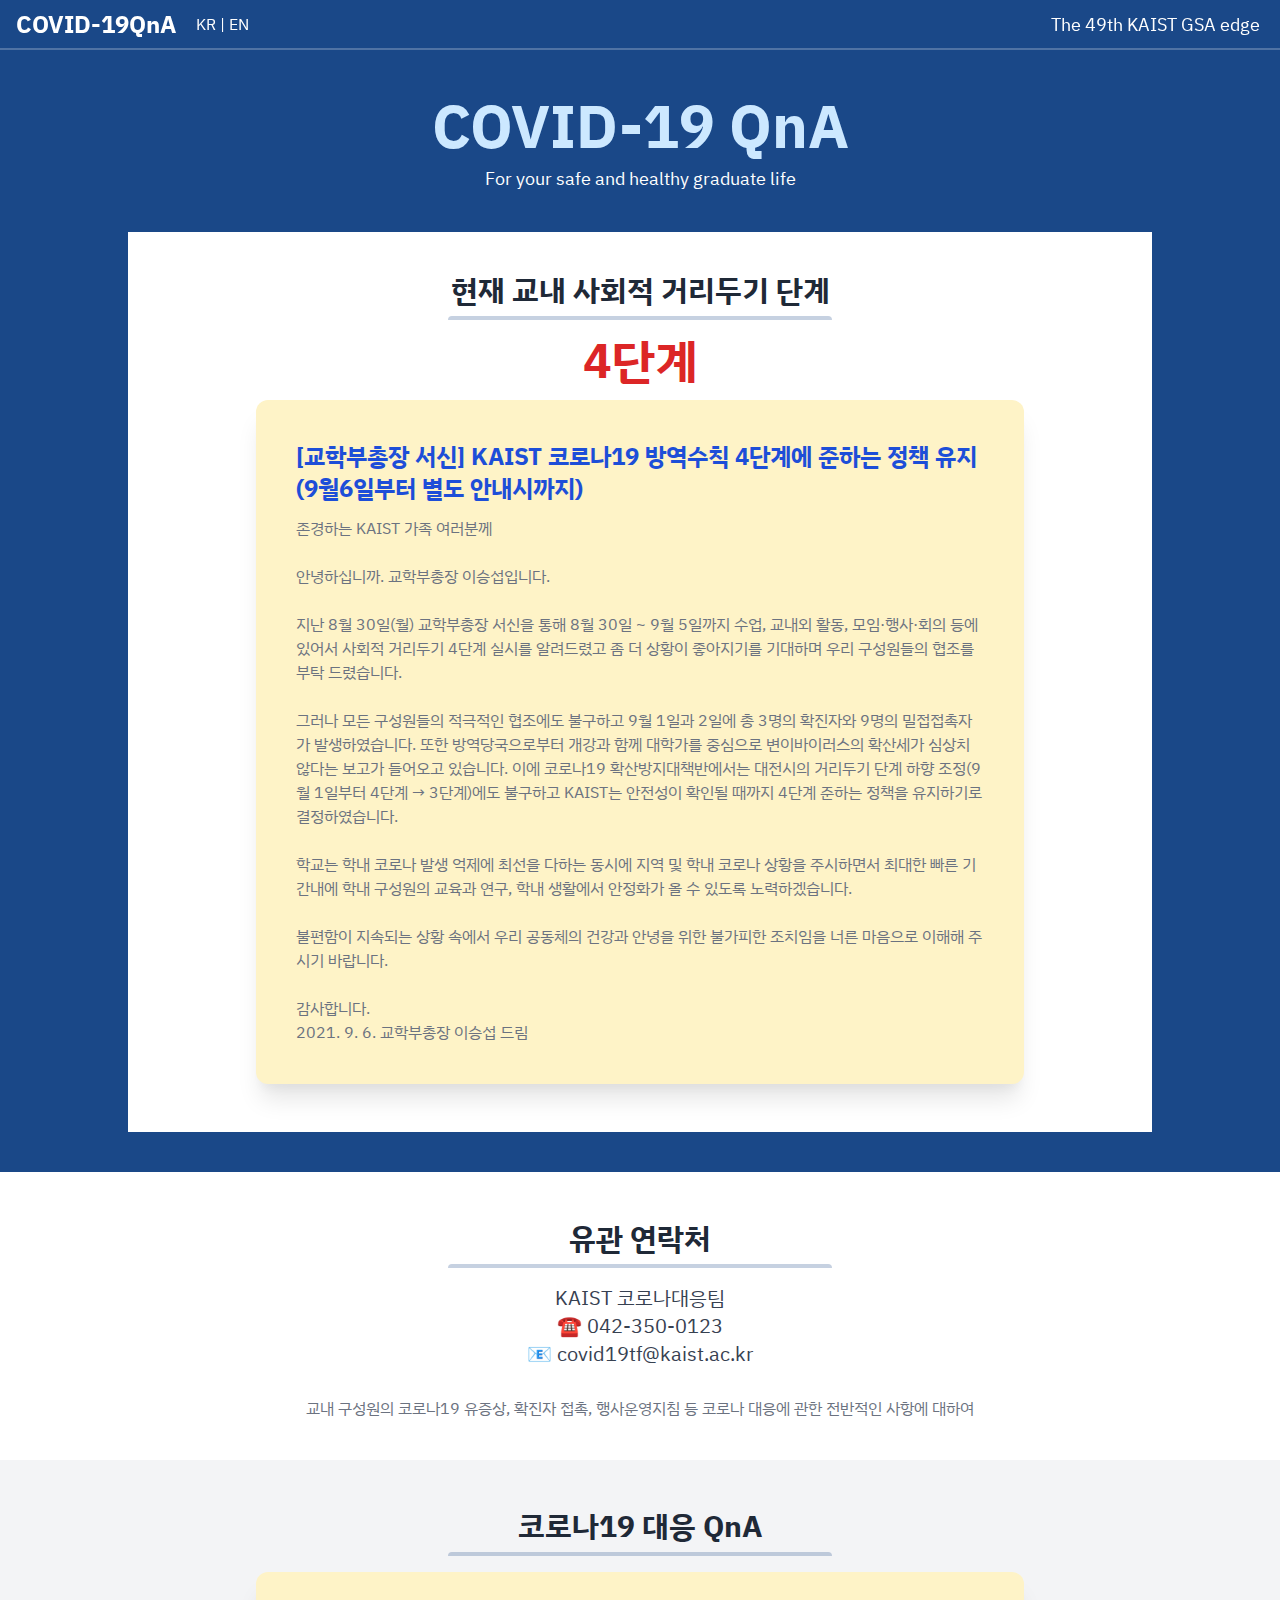
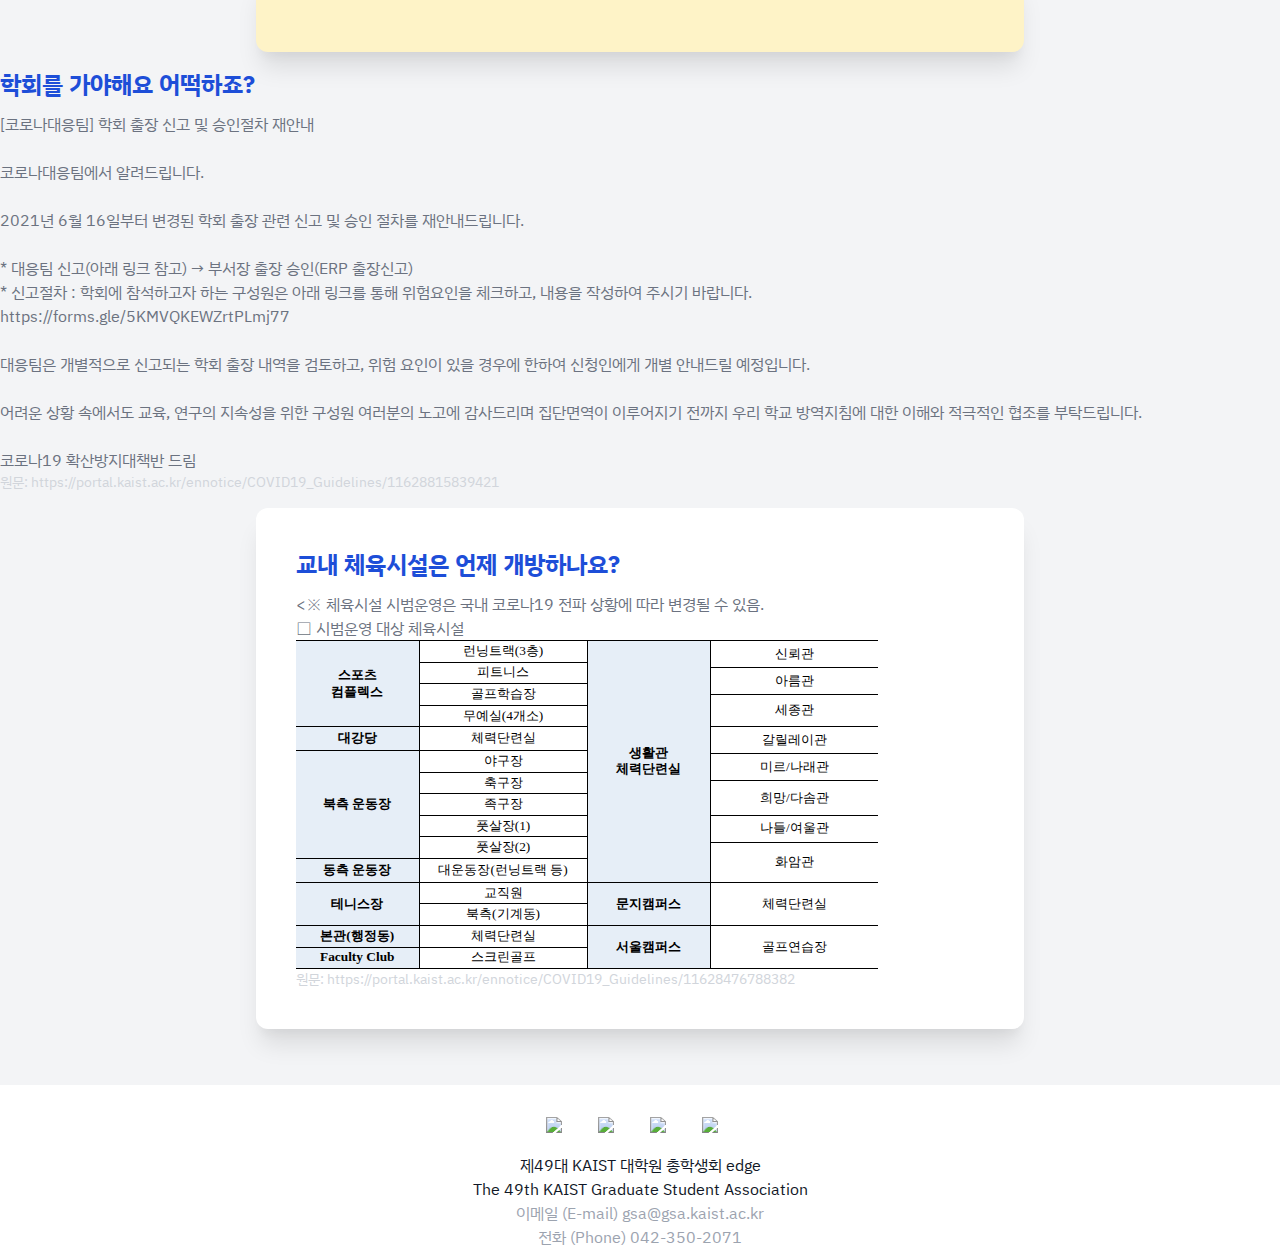
==== commit aadf2ad1: "ㅇ" ====
--- a/web/en/index.html
+++ b/web/en/index.html
@@ -70,7 +70,7 @@
 <section class="container mx-auto max-w-5xl bg-white py-8 mb-10">
     <h1 class="w-full my-2 text-2xl md:text-3xl font-bold leading-tight text-center text-gray-800">현재 교내 사회적 거리두기 단계
     </h1>
-    <div class="mb-4 h-1 mx-auto gradient w-72 md:w-96 opacity-25 my-0 py-0 rounded-t"></div>
+    <div class="mb-4 h-1 mx-auto gradient w-96 opacity-25 my-0 py-0 rounded-t"></div>
     <p class="w-full mx-auto text-center text-red-600 text-5xl font-bold">4단계</p>
 
     <div class="container mx-auto w-3/4 my-4 p-10 bg-yellow-100 rounded-xl shadow-xl text-left">
@@ -103,7 +103,7 @@
 
 <section class="bg-white py-8 sm:py-10">
     <h1 class="w-full my-2 text-3xl md:text-3xl font-bold leading-tight text-center text-gray-800">유관 연락처</h1>
-    <div class="w-full mb-4 h-1 mx-auto gradient w-60 md:w-96 opacity-25 my-0 py-0 rounded-t"></div>
+    <div class="mb-4 h-1 mx-auto gradient w-96 opacity-25 my-0 py-0 rounded-t"></div>
     <p class="w-full mx-auto text-center text-xl text-gray-700">
         KAIST 코로나대응팀<br>
         ☎️ 042-350-0123<br>
@@ -118,9 +118,9 @@
 
 <section class="bg-gray-100 py-8 sm:py-10">
     <h1 class="w-full my-2 text-3xl md:text-3xl font-bold leading-tight text-center text-gray-800">코로나19 대응 QnA</h1>
-    <div class="w-full mb-4 h-1 mx-auto gradient w-60 md:w-96 opacity-25 my-0 py-0 rounded-t"></div>
-
-    <div class="max-w-3xl container mx-auto w-full sm:w-3/4 my-4 p-10 bg-white rounded-xl shadow-xl text-left">
+    <div class="mb-4 h-1 mx-auto gradient w-96 opacity-25 my-0 py-0 rounded-t"></div>
+
+    <div class="container max-w-3xl mx-auto w-3/4 my-4 p-10 bg-yellow-100 rounded-xl shadow-xl text-left"></div>
         <h1><span class="text-2xl font-bold text-blue-700">학회를 가야해요 어떡하죠?</span>
         </h1>
         <blockquote class="mt-3 break-all">
@@ -149,7 +149,7 @@
         </blockquote>
     </div>
 
-    <div class="max-w-3xl container mx-auto w-full sm:w-3/4 my-4 p-10 bg-white rounded-xl shadow-xl text-left">
+    <div class="max-w-3xl container mx-auto w-3/4 my-4 p-10 bg-white rounded-xl shadow-xl text-left">
         <h1><span class="text-2xl font-bold text-blue-700">교내 체육시설은 언제 개방하나요?</span>
         </h1>
 
